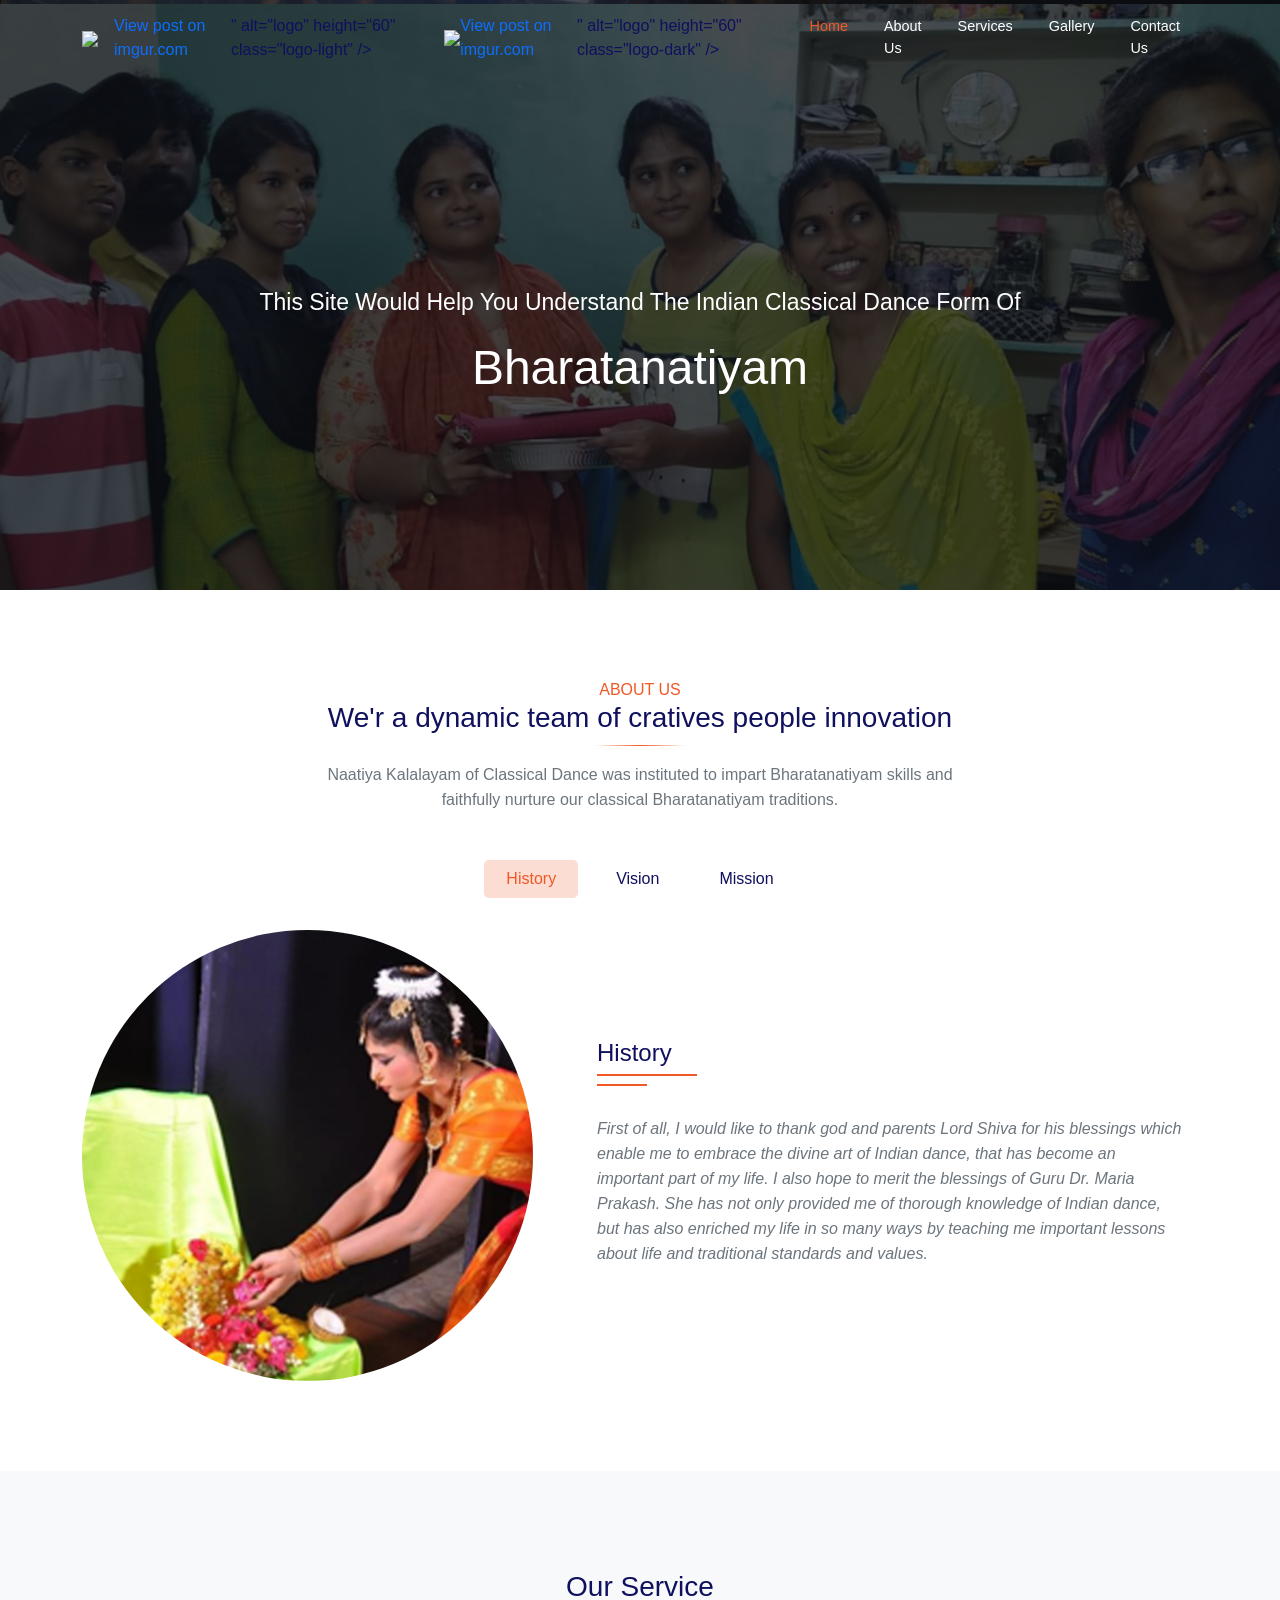
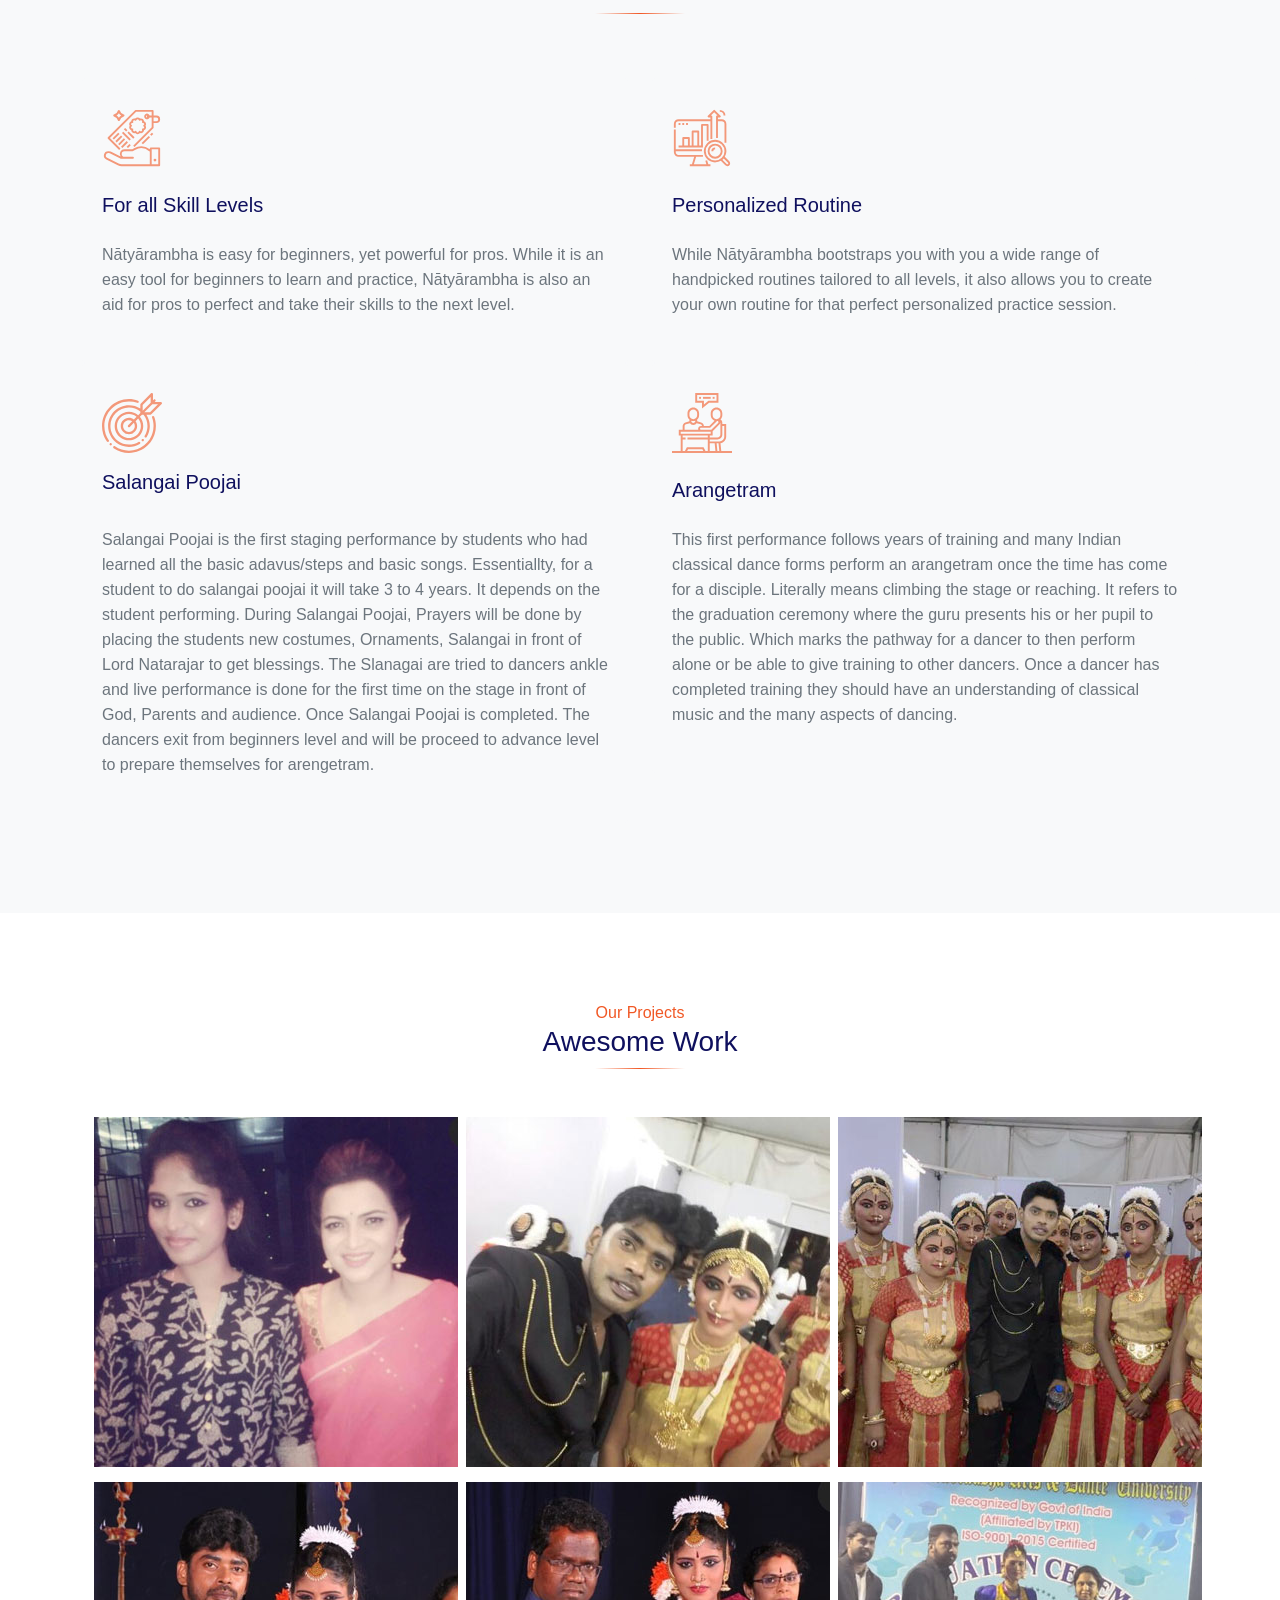
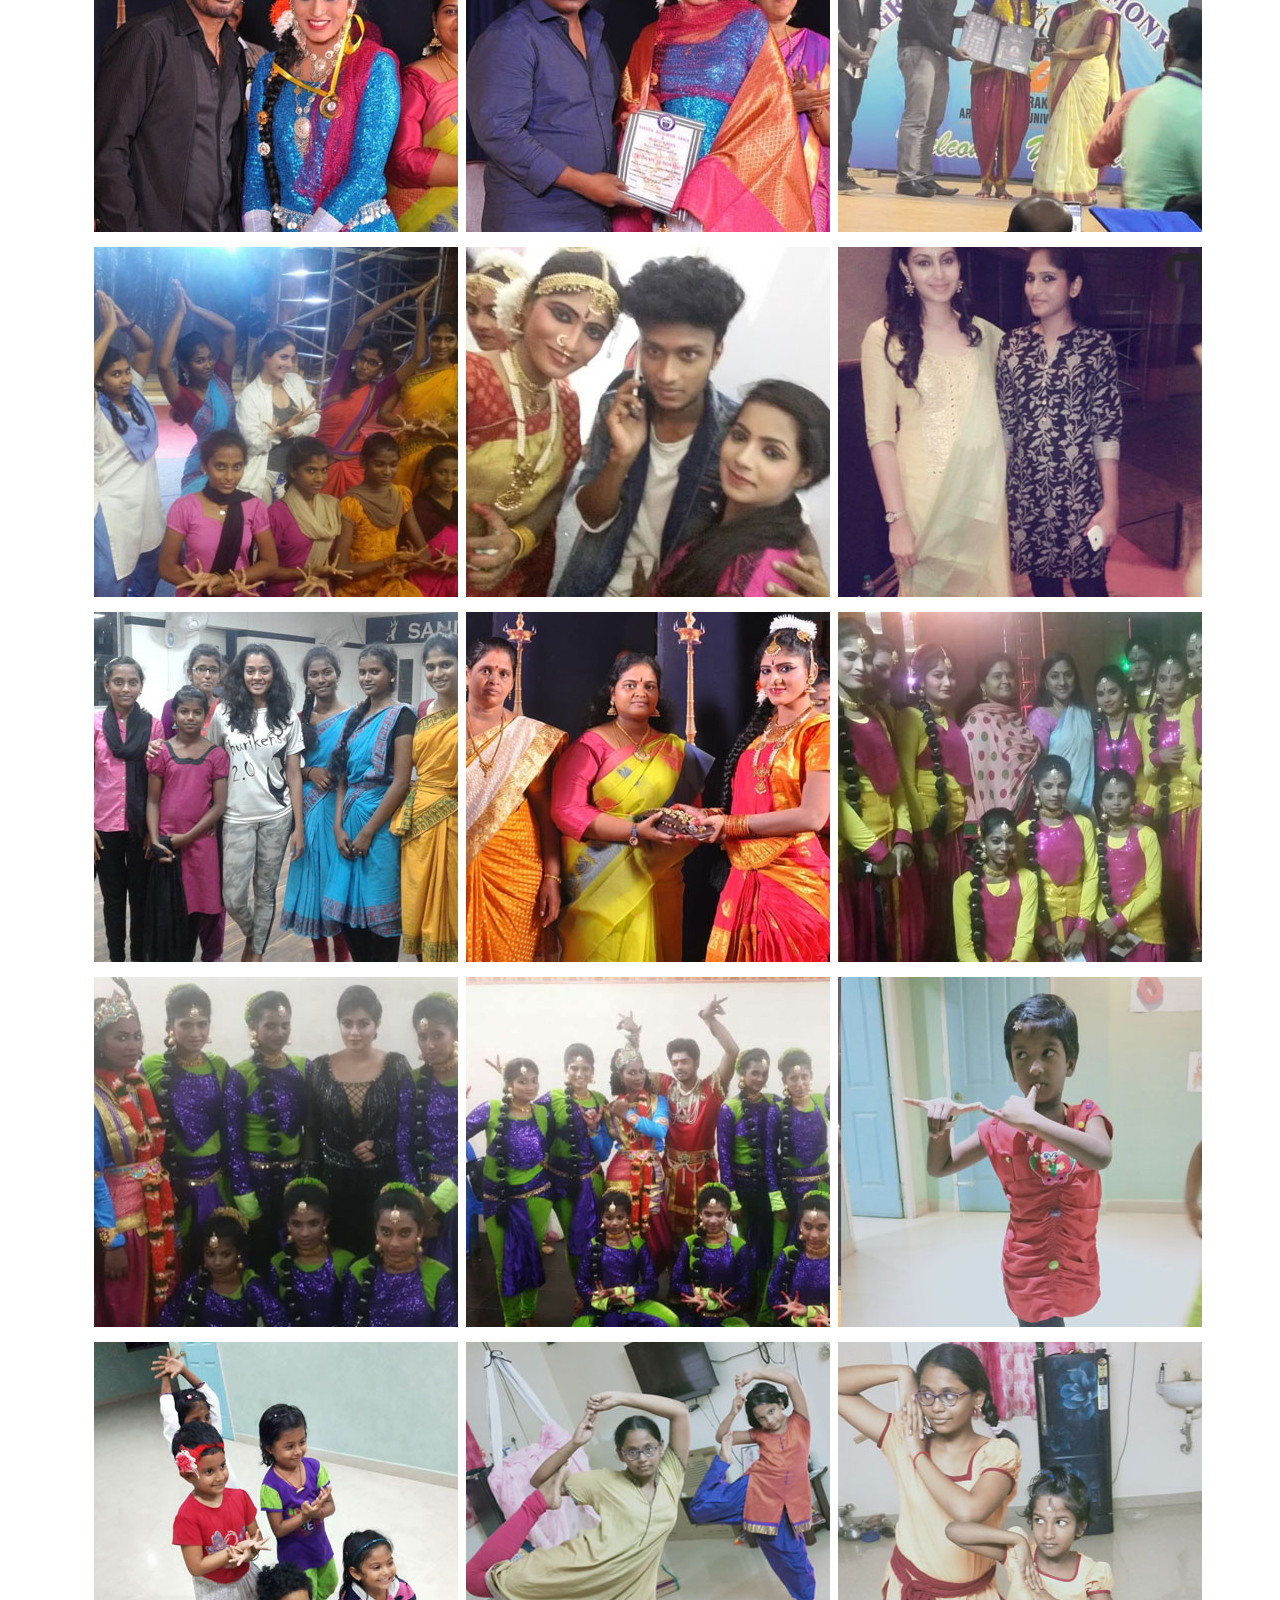
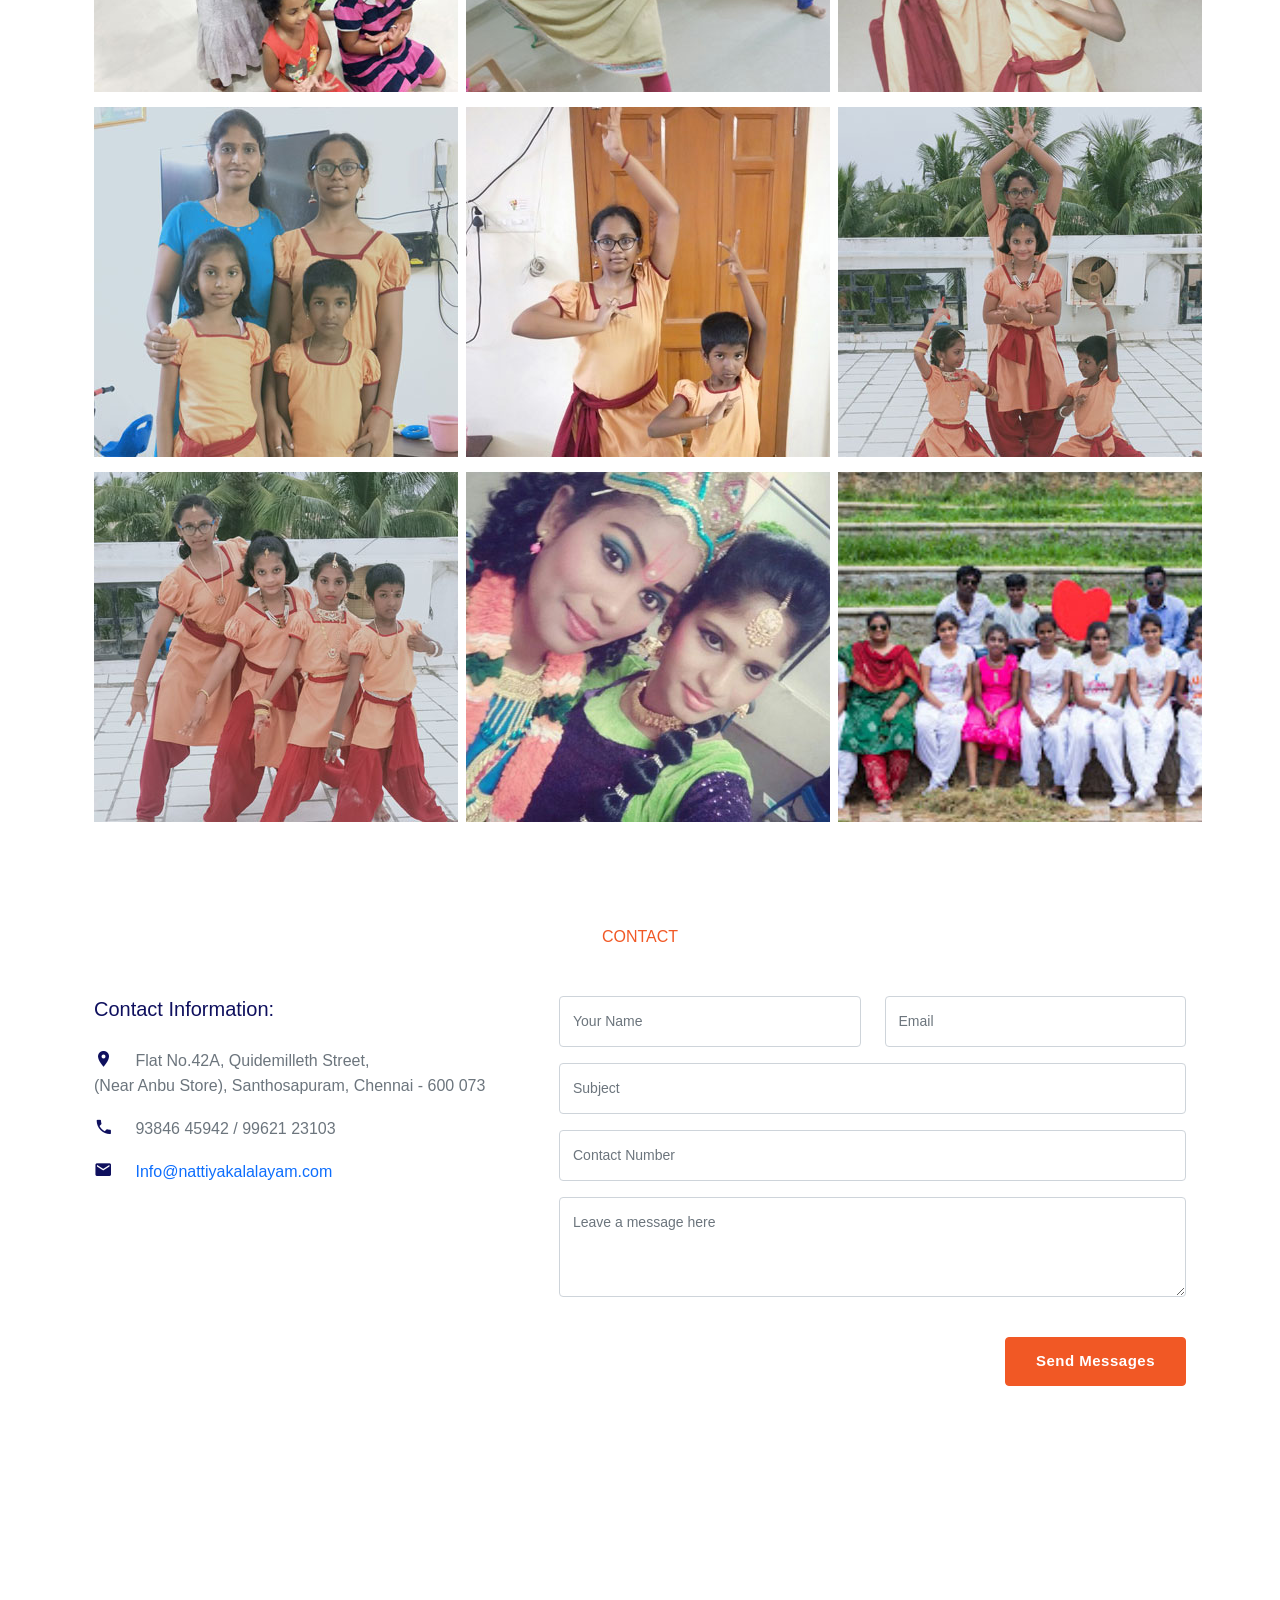
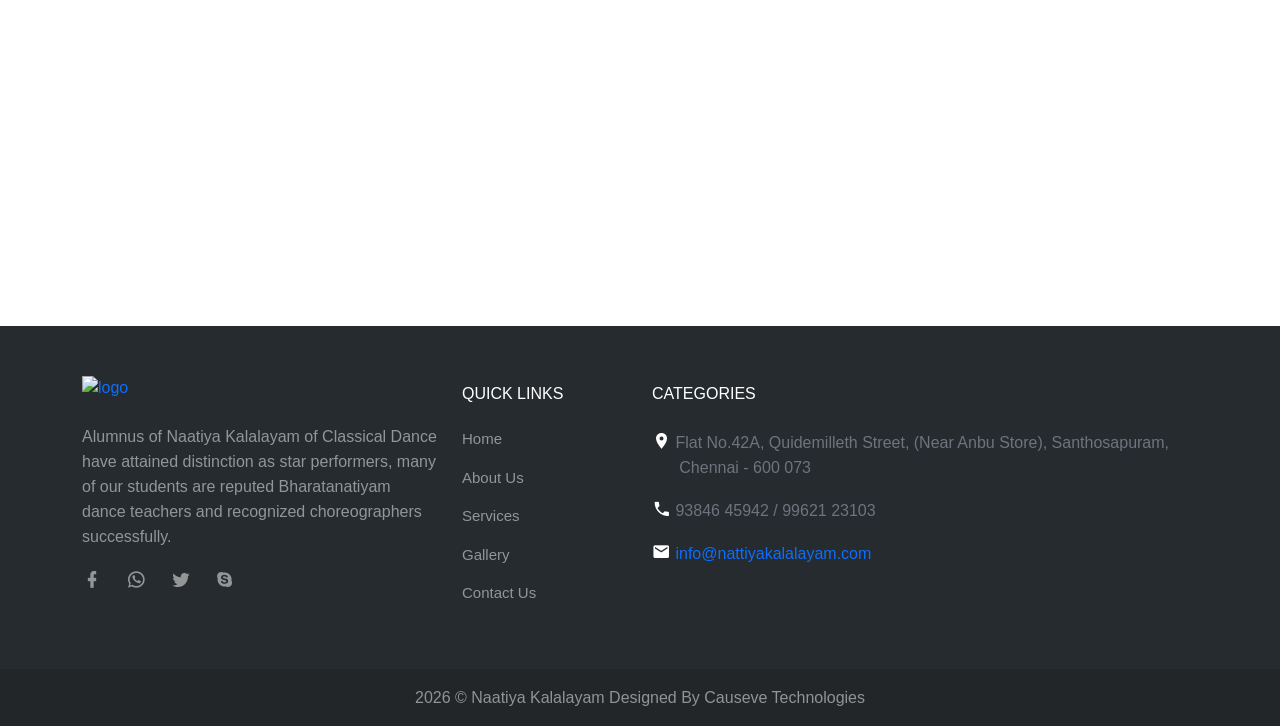
==== index.html @ 1c747554 "Update index.html" ====
<!DOCTYPE html>
<html lang="en">


<!-- Mirrored from www.nattiyakalalayam.com/ by HTTrack Website Copier/3.x [XR&CO'2014], Tue, 26 Dec 2023 18:35:20 GMT -->
<!-- Added by HTTrack -->
<meta http-equiv="content-type" content="text/html;charset=UTF-8" /><!-- /Added by HTTrack -->

<head>
    <meta charset="utf-8" />
    <title>Elango vin Naatiya Kalalayam</title>
    <meta name="viewport" content="width=device-width, initial-scale=1.0" />
    <meta name="description" content="Bharatha Naatiyam" />
    <meta name="keywords" content="dance for kids" />
    <meta content="Themesdesign" name="author" />


    <!-- favicon -->
    <link rel="shortcut icon" href="images/favicon.ico" />

    <!--tobii lightbox-->
    <link rel="stylesheet" href="css/tobii.min.css" type="text/css" />

    <!--tiny slider-->
    <link rel="stylesheet" href="css/tiny-slider.css" type="text/css" />

    <!-- bootstrap -->
    <link href="css/bootstrap.min.css" rel="stylesheet" type="text/css" />

    <!--font awesome icon-->
    <link rel="stylesheet" href="css/font-awesome.min.css" type="text/css" />

    <!-- material Icons -->
    <link href="css/materialdesignicons.min.css" rel="stylesheet" type="text/css" />

    <!--custom css-->
    <link href="css/style.css" rel="stylesheet" type="text/css" />
</head>

<body data-bs-spy="scroll" data-bs-target="#navbar-navlist" data-bs-offset="71">
    <!--start page Loader -->

    <!--end page Loader -->


    <!-- STRAT NAVBAR -->
    <nav id="navbar" class="navbar navbar-expand-lg fixed-top sticky">
        <div class="container">
            <a class="navbar-brand" href="#">
                <img src="<blockquote class="imgur-embed-pub" lang="en" data-id="IfbtvyX"><a href="https://imgur.com/IfbtvyX">View post on imgur.com</a></blockquote><script async src="//s.imgur.com/min/embed.js" charset="utf-8"></script>" alt="logo" height="60" class="logo-light" />
                <img src="<blockquote class="imgur-embed-pub" lang="en" data-id="IfbtvyX"><a href="https://imgur.com/IfbtvyX">View post on imgur.com</a></blockquote><script async src="//s.imgur.com/min/embed.js" charset="utf-8"></script>" alt="logo" height="60" class="logo-dark" />
            </a>
            <button class="navbar-toggler" type="button" data-bs-toggle="collapse" data-bs-target="#navbarCollapse"
                aria-controls="navbarCollapse" aria-expanded="false" aria-label="Toggle navigation">
                <span class="mdi mdi-menu"></span>
            </button>
            <!--end button-->
            <div class="collapse navbar-collapse" id="navbarCollapse">
                <ul id="navbar-navlist" class="navbar-nav ms-auto">
                    <li class="nav-item">
                        <a class="nav-link active" href="#home">Home</a>
                    </li>
                    <li class="nav-item">
                        <a class="nav-link" href="#about">About Us</a>
                    </li>
                    <li class="nav-item">
                        <a class="nav-link" href="#feature">Services</a>
                    </li>
                    <!--  <li class="nav-item">
                        <a class="nav-link" href="#client">Admission</a>
                    </li> -->
                    <li class="nav-item">
                        <a class="nav-link" href="#portfolio">Gallery</a>
                    </li>
                    <li class="nav-item">
                        <a class="nav-link" href="#contact">Contact Us</a>
                    </li>
                </ul>
                <!--end navbar nav-->
                <!-- <div class="login-btn ms-lg-4 mt-2 mt-lg-0">
                    <button type="button" class="btn btn-primary rounded-pill btn-sm" data-bs-toggle="modal"
                        data-bs-target="#login">
                        login
                    </button>
                </div> -->
            </div>
            <!--end collapse-->
        </div>
        <!--end container-->
    </nav>
    <!-- END NAVBAR -->

    <!--START Hero-->
    <section class="bg-hero3" id="home" style="background-image: url('images/bg-home/home3.jpg');">
        <div class="bg-overlay"></div>
        <div class="container">
            <div class="row justify-content-center">
                <div class="col-lg-10">
                    <div class="hero-contact text-center text-white">
                        <p class="hero-sub text-capitalize f-24">This Site would help you understand the Indian
                            classical dance form of</p>
                        <h1 class="hero-heading display-5 text-capitalize mt-4 font-weight-500">Bharatanatiyam</h1>
                        <!--  <p class="text-white-50 mt-4 mx-5"> . 
                           
                        </p> -->
                        <!--  <div class="d-lg-flex mt-4 pt-3 justify-content-center">
                            <a href="#" class="btn btn-primary rounded-pill mt-3 mt-lg-0">Discover More</a>
                            <div class="d-flex align-items-center justify-content-center live-demo ms-3 ms-lg-0 mt-3 mt-lg-0">
                                <div class="play me-3">
                                    <a href="#introvideo" data-bs-toggle="modal">
                                        <i class="mdi mdi-play text-white"></i>
                                    </a>
                                </div>
                                <h5 class="text-white mb-0">Live Demo</h5>
                            </div>
                        </div> -->
                    </div>
                    <!--end homt-title-->
                </div>
            </div>
            <!--end row-->
        </div>
        <!--end container-->
    </section>
    <!--END HOME-->

    <!--START ABOUT US-->
    <section class="section" id="about">
        <div class="container">
            <div class="row justify-content-center">
                <div class="col-lg-8">
                    <div class="about-title text-center mb-5">
                        <h6 class="text-primary text-uppercase mb-0">About Us</h6>
                        <h3 class="title-heading">We'r a dynamic team of cratives people innovation</h3>
                        <div class="title-border"></div>
                        <p class="text-muted pt-3 mx-md-5"> Naatiya Kalalayam of Classical Dance was instituted to
                            impart Bharatanatiyam skills and faithfully nurture our classical Bharatanatiyam traditions.




                        </p>
                    </div>
                    <!--end about-title-->
                </div>
                <!--end col-->
            </div>
            <!--end row-->
            <div class="row">
                <div class="col-lg-12">
                    <div class="d-flex justify-content-center mb-4 pb-2">
                        <ul class="nav nav-pills about-tab" id="aboutus" role="tablist">
                            <li class="nav-item" role="presentation">
                                <button class="nav-link rounded-3 active" id="history-tab" data-bs-toggle="pill"
                                    data-bs-target="#history" type="button" role="tab" aria-controls="history"
                                    aria-selected="true">History</button>
                                <!--end nav-link-->
                            </li>
                            <!--end nav-item-->
                            <li class="nav-item mx-3" role="presentation">
                                <button class="nav-link rounded-3" id="vision-tab" data-bs-toggle="pill"
                                    data-bs-target="#vision" type="button" role="tab" aria-controls="vision"
                                    aria-selected="false">Vision</button>
                                <!--end nav-link-->
                            </li>
                            <!--end nav-item-->
                            <li class="nav-item" role="presentation">
                                <button class="nav-link rounded-3" id="mission-tab" data-bs-toggle="pill"
                                    data-bs-target="#mission" type="button" role="tab" aria-controls="mission"
                                    aria-selected="false">Mission</button>
                                <!--end nav-link-->
                            </li>
                            <!--end nav-item-->
                        </ul>
                        <!--nav-->
                    </div>
                    <div class="tab-content about-content" id="tabContent">
                        <div class="tab-pane fade show active" id="history" role="tabpanel"
                            aria-labelledby="history-tab">
                            <div class="row align-items-center">
                                <div class="col-md-5">
                                    <div class="history-img text-lg-end text-center mb-4 mb-lg-0">
                                        <img src="images/history.jpg" alt="history" class="img-fluid rounded-circle" />
                                    </div>
                                </div>
                                <!--end col-->
                                <div class="col-md-7">
                                    <div class="card border-0 p-3 ms-lg-4">
                                        <h4 class="about-title">History</h4>
                                        <p class="mt-4 pt-3 text-muted mb-2"><em>First of all, I would like to thank god
                                                and parents Lord Shiva for his blessings which enable me to embrace the
                                                divine art of Indian dance, that has become an important part of my
                                                life. I also hope to merit the blessings of Guru Dr. Maria Prakash. She
                                                has not only provided me of thorough knowledge of Indian dance, but has
                                                also enriched my life in so many ways by teaching me important lessons
                                                about life and traditional standards and values.
                                            </em></p>
                                        <!-- <p class="text-muted">
                                           Our dance school trains students of various age groups through an established program with multiple levels of training and skill level. The school regularly presents “Nrithya Sandhya” (evening of dance), a stage performance by students.
                                        </p> -->
                                        <!-- <div class="d-flex">
                                            <div class="about-social">
                                                <a href="#" class="text-primary">
                                                    <i class="mdi mdi-facebook"></i>
                                                </a>
                                            </div>
                                            <div class="about-social mx-2">
                                                <a href="#" class="text-primary"><i class="mdi mdi-google"></i> </a>
                                            </div>
                                            <div class="about-social">
                                                <a href="#" class="text-primary"><i class="mdi mdi-instagram"></i> </a>
                                            </div>
                                        </div> -->
                                        <!-- <div class="mt-3">
                                            <a href="#" class="text-primary">Learn More <span
                                                    class="f-20">&#8594;</span></a>
                                        </div> -->
                                    </div>
                                    <!--end card-->
                                </div>
                                <!--end col-->
                            </div>
                            <!--end row-->
                        </div>
                        <div class="tab-pane fade" id="vision" role="tabpanel" aria-labelledby="vision-tab">
                            <div class="row align-items-center">
                                <div class="col-md-7">
                                    <div class="card border-0 p-3 me-lg-4">
                                        <h4 class="about-title">Vision</h4>
                                        <p class="mt-4 pt-3 text-muted mb-2"><em><!-- Lorem Ipsum has been the industry's
                                                standard dummy text ever make a type since the 1500s. --></em></p>
                                        <p class="text-muted">
                                            We envision Dance with Joy Studios to provide support for the community with
                                            uplifting activities, Opportunities for joyful present moment engagement,
                                            Providing excellence in educational, cultural and recreational experiences.
                                            We will provide opportunities for connecting with art, nature, music, dance
                                            and other positive activities, while celebrating creativity and diversity in
                                            a supportive joyful community.
                                        </p>
                                        <!--  <a href="#" class="text-primary">Learn More <span
                                                class="f-20">&#8594;</span></a> -->
                                    </div>
                                    <!--end card-->
                                </div>
                                <!--end col-->
                                <div class="col-md-5">
                                    <div class="vision-img text-lg-end text-center mb-4 mb-lg-0">
                                        <img src="images/vision.png" alt="vision" class="img-fluid rounded-circle" />
                                    </div>
                                </div>
                                <!--end col-->
                            </div>
                            <!--end row-->
                        </div>
                        <!--end vision-tab-->
                        <div class="tab-pane fade mission-tab" id="mission" role="tabpanel"
                            aria-labelledby="mission-tab">
                            <div class="row align-items-center">
                                <div class="col-md-5">
                                    <div class="mission-img text-lg-end text-center mb-4 mb-lg-0">
                                        <img src="images/mission.jpg" alt="mission" class="img-fluid rounded-circle" />
                                    </div>
                                </div>
                                <!--end col-->
                                <div class="col-md-7">
                                    <div class="card border-0 p-3 ms-lg-4">
                                        <h4 class="mb-4 pb-2 about-title">Our Mission</h4>
                                        <div class="mission-box mt-3">
                                            <div class="d-flex align-items-center">
                                                <i class="mdi mdi-eye mission-icon" aria-hidden="true"></i>
                                                <div class="ms-3">
                                                    <!--<h5 class="mb-0">Vision</h5>-->
                                                    <p class="text-muted mb-0">Our mission is to nstill a great love of
                                                        dance, While inspiring self-confidence, discipline and respect
                                                        of the performing arts. We provide a solid technical foundation
                                                        for the developing dancer. We advocate the study of classical
                                                        Ballet as a foundation to instill an awareness of poise,
                                                        alignment and technique. Our goal is to give each individual
                                                        dancer the tools they need to take dance as far as they dream to
                                                        take it. We believe if you can dream it you can achieve it! Our
                                                        instructors are skilled at identifying the specific needs of
                                                        each student. We beleive in an enriching education and we
                                                        recognize that every student has something to offer the arts and
                                                        the arts has something to every student.</p>
                                                </div>
                                            </div>
                                        </div>
                                        <!--end mission-box-->
                                        <!-- <div class="mission-box ms-lg-4">
                                            <div class="d-flex align-items-center">
                                                <div class="mission-icon">
                                                    <i class="mdi mdi-rocket" aria-hidden="true"></i>
                                                </div>
                                                <div class="ms-3">
                                                    <h5 class="mb-0">Mission</h5>
                                                    <p class="text-muted mb-0">Lorem Ipsum is text printing and
                                                        typesetting.</p>
                                                </div>
                                            </div>
                                        </div> -->
                                        <!--end mission-box-->
                                        <!--  <div class="mission-box">
                                            <div class="d-flex align-items-center">
                                                <div class="mission-icon">
                                                    <i class="mdi mdi-bullseye" aria-hidden="true"></i>
                                                </div>
                                                <div class="ms-3">
                                                    <h5 class="mb-0">Goal</h5>
                                                    <p class="text-muted mb-0">Lorem Ipsum is text printing and
                                                        typesetting.</p>
                                                </div>
                                            </div>
                                        </div> -->
                                        <!--end mission-box-->
                                    </div>
                                    <!--end card-->
                                </div>
                                <!--end col-->
                            </div>
                            <!--end row-->
                        </div>
                        <!--end mission-tab-->
                    </div>
                </div>
                <!--end col-->
            </div>
            <!--end row-->
        </div>
        <!--end container-->
    </section>
    <!--END ABOUT US-->

    <!--START FEATURES-->
    <section class="section bg-light" id="feature">
        <div class="container">
            <div class="row justify-content-center">
                <div class="col-lg-7">
                    <div class="text-center mb-5 pb-3">
                        <!--  <h6 class="text-uppercase text-primary mb-0">Our Service</h6> -->
                        <h3 class="mt-2 title-heading">Our Service</h3>
                        <div class="title-border"></div>
                        <!-- <p class="text-muted mt-3 mx-md-5">Lorem Ipsum is simply dummy text of the printing and
                            typesetting industry. Lorem Ipsum has been the industry's standard.</p> -->
                    </div>
                </div>
                <!--end col-->
            </div>
            <!--end row-->
            <div class="row">
                <div class="col-lg-6 col-md-6">
                    <div class="card feature-box border-0 overflow-hidden mt-3 mt-lg-0">
                        <div class="feature-icon">
                            <img src="images/features/branding.svg" alt="branding" height="60" />
                        </div>
                        <div class="bg-feature-icon position-absolute">
                            <img src="images/features/branding.svg" alt="branding" height="130" />
                        </div>
                        <h5 class="mt-4">For all Skill Levels</h5>
                        <p class="mt-3 text-muted">Nātyārambha is easy for beginners, yet powerful for pros. While it is
                            an easy tool for beginners to learn and practice, Nātyārambha is also an aid for pros to
                            perfect and take their skills to the next level.</p>
                    </div>
                    <!--end feature-box-->
                </div>
                <!--end col-->
                <div class="col-lg-6 col-md-6">
                    <div class="card feature-box border-0 overflow-hidden mt-3 mt-lg-0">
                        <div class="feature-icon">
                            <img src="images/features/growth.svg" alt="growth" height="60" />
                        </div>
                        <div class="bg-feature-icon position-absolute">
                            <img src="images/features/growth.svg" alt="growth" height="130" />
                        </div>
                        <h5 class="mt-4">Personalized Routine</h5>
                        <p class="mt-3 text-muted">While Nātyārambha bootstraps you with you a wide range of handpicked
                            routines tailored to all levels, it also allows you to create your own routine for that
                            perfect personalized practice session.</p>
                    </div>
                    <!--end feature-box-->
                </div>
                <!--end col-->
                <div class="col-lg-6 col-md-6">
                    <div class="card feature-box border-0 overflow-hidden mt-3 mt-lg-0">
                        <div class="feature-icon">
                            <img src="images/features/strategy.svg" alt="strategy" height="60" />
                        </div>
                        <div class="bg-feature-icon position-absolute">
                            <img src="images/features/strategy.svg" alt="strategy" height="130" />
                        </div>
                        <h5 class="mt-3">Salangai Poojai</h5>
                        <p class="mt-4 text-muted">Salangai Poojai is the first staging performance by students who had
                            learned all the basic adavus/steps and basic songs. Essentiallty, for a student to do
                            salangai poojai it will take 3 to 4 years. It depends on the student performing. During
                            Salangai Poojai, Prayers will be done by placing the students new costumes, Ornaments,
                            Salangai in front of Lord Natarajar to get blessings. The Slanagai are tried to dancers
                            ankle and live performance is done for the first time on the stage in front of God, Parents
                            and audience. Once Salangai Poojai is completed. The dancers exit from beginners level and
                            will be proceed to advance level to prepare themselves for arengetram.</p>
                    </div>
                    <!--end feature-box-->
                </div>
                <!--end col-->
                <div class="col-lg-6 col-md-6">
                    <div class="card feature-box border-0 overflow-hidden mt-3 mt-lg-0">
                        <div class="feature-icon">
                            <img src="images/features/consultation.svg" alt="consultation" height="60" />
                        </div>
                        <div class="bg-feature-icon position-absolute">
                            <img src="images/features/consultation.svg" alt="consultation" height="130" />
                        </div>
                        <h5 class="mt-4">Arangetram</h5>
                        <p class="mt-3 text-muted">This first performance follows years of training and many Indian
                            classical dance forms perform an arangetram once the time has come for a disciple. Literally
                            means climbing the stage or reaching. It refers to the graduation ceremony where the guru
                            presents his or her pupil to the public. Which marks the pathway for a dancer to then
                            perform alone or be able to give training to other dancers. Once a dancer has completed
                            training they should have an understanding of classical music and the many aspects of
                            dancing.</p>
                    </div>
                    <!--end feature-box-->
                </div>
                <!--end col-->

                <!--end col-->

                <!--end col-->
            </div>
            <!--end row-->
        </div>
        <!--end container-->
    </section>
    <!--END FEATURES-->

    <!--START PROJECTS-->
    <section class="section pb-0" id="portfolio">
        <div class="container">
            <div class="row justify-content-center">
                <div class="col-lg-7">
                    <div class="text-center mb-5">
                        <h6 class="text-primary mb-0">Our Projects</h6>
                        <h3 class="title-heading">Awesome Work</h3>
                        <div class="title-border"></div>
                        <!-- <p class="text-muted mt-3 mx-md-5">Lorem Ipsum is simply dummy text of the printing and
                            typesetting industry. Lorem Ipsum has been the industry's standard.</p>
                    </div> -->
                    </div>
                    <!--end col-->
                    <!-- <div class="col-lg-7">
                    <div class="filters-group-wrap">
                        <div class="filters-group">
                            <ul class="nav filter-options list-unstyled list-inline justify-content-center">
                                <li data-group="all" class="active nav-link list-inline-item" style="cursor: pointer;">
                                    Show All</li>
                                <li data-group="branding" class="nav-link list-inline-item" style="cursor: pointer;">
                                    Branding</li>
                                <li data-group="marketing" class="nav-link list-inline-item" style="cursor: pointer;">
                                    Marketing</li>
                                <li data-group="consulting" class="nav-link list-inline-item" style="cursor: pointer;">
                                    Consulting</li>
                            </ul>
                           
                        </div>
                    </div>
                </div> -->
                    <!--end col-->
                </div>
                <!--end row-->
            </div>
            <!--end container-->
            <div class="container">

                <div class="row" style="margin-bottom: 15px;">

                    <div class="col-md-4 col-xs-12" style="float:left;">
                        <img src="images/gal-1.jpg">
                    </div>
                    <div class="col-md-4 col-xs-12" style="float:left;">
                        <img src="images/gal-2.jpg">
                    </div>
                    <div class="col-md-4 col-xs-12" style="float:left;">
                        <img src="images/gal-6.jpg">
                    </div>

                </div>
                <div class="row" style="margin-bottom: 15px;">

                    <div class="col-md-4 col-xs-12" style="float:left;">
                        <img src="images/gal-7.jpg">
                    </div>
                    <div class="col-md-4 col-xs-12" style="float:left;">
                        <img src="images/gal-8.jpg">
                    </div>
                    <div class="col-md-4 col-xs-12" style="float:left;">
                        <img src="images/gal-14.jpg">
                    </div>

                </div>
                <div class="row" style="margin-bottom: 15px;">

                    <div class="col-md-4 col-xs-12" style="float:left;">
                        <img src="images/gal-4.jpg">
                    </div>
                    <div class="col-md-4 col-xs-12" style="float:left;">
                        <img src="images/gal-5.jpg">
                    </div>
                    <div class="col-md-4 col-xs-12" style="float:left;">
                        <img src="images/gal-9.jpg">
                    </div>

                </div>
                <div class="row" style="margin-bottom: 15px;">

                    <div class="col-md-4 col-xs-12" style="float:left;">
                        <img src="images/gal-11.jpg">
                    </div>
                    <div class="col-md-4 col-xs-12" style="float:left;">
                        <img src="images/gal-10.jpg">
                    </div>
                    <div class="col-md-4 col-xs-12" style="float:left;">
                        <img src="images/gal-13.jpg">
                    </div>

                </div>
                <div class="row" style="margin-bottom: 15px;">

                    <div class="col-md-4 col-xs-12" style="float:left;">
                        <img src="images/gal-12.jpg">
                    </div>
                    <div class="col-md-4 col-xs-12" style="float:left;">
                        <img src="images/gal-23.jpg">
                    </div>
                    <div class="col-md-4 col-xs-12" style="float:left;">
                        <img src="images/gal-15.jpg">
                    </div>

                </div>
                <div class="row" style="margin-bottom: 15px;">

                    <div class="col-md-4 col-xs-12" style="float:left;">
                        <img src="images/gal-16.jpg">
                    </div>
                    <div class="col-md-4 col-xs-12" style="float:left;">
                        <img src="images/gal-17.jpg">
                    </div>
                    <div class="col-md-4 col-xs-12" style="float:left;">
                        <img src="images/gal-18.jpg">
                    </div>

                </div>
                <div class="row" style="margin-bottom: 15px;">

                    <div class="col-md-4 col-xs-12" style="float:left;">
                        <img src="images/gal-19.jpg">
                    </div>
                    <div class="col-md-4 col-xs-12" style="float:left;">
                        <img src="images/gal-20.jpg">
                    </div>
                    <div class="col-md-4 col-xs-12" style="float:left;">
                        <img src="images/gal-21.jpg">
                    </div>

                </div>
                <div class="row" style="margin-bottom: 15px;">

                    <div class="col-md-4 col-xs-12" style="float:left;">
                        <img src="images/gal-22.jpg">
                    </div>
                    <div class="col-md-4 col-xs-12" style="float:left;">
                        <img src="images/gal-3.jpg">
                    </div>
                    <div class="col-md-4 col-xs-12" style="float:left;">
                        <img src="images/gal-24.jpg">
                    </div>

                </div>


            </div>
        </div>
    </section>


    <!--START CONTACT-->
    <section class="section" id="contact">
        <div class="container">
            <div class="row justify-content-center">
                <div class="col-lg-7">
                    <div class="text-center mb-5">
                        <h6 class="text-primary text-uppercase mb-0">Contact</h6>
                        <!-- <h3 class="text-capitalize">Let's talk about everything!</h3>
                        <div class="title-border"></div>
                        <p class="text-muted mt-3 mx-md-5">Lorem Ipsum is simply dummy text of the printing and
                            typesetting industry. Lorem Ipsum has been the industry's standard.</p>
                    </div> -->
                    </div>
                </div>
                <div class="row">
                    <div class="col-lg-5">
                        <div class="contact">
                            <div class="text-center text-lg-start">
                                <h5 class="title-heading">Contact Information:</h5>
                                <!-- <p class="text-muted mt-4">It is a long established fact that a reader will be distracted by
                                the readable content of a page when looking at its layout.</p> -->
                                <div class="contact-details mt-4 text-start">
                                    <div class="row row-cols-lg-1 row-cols-md-2 row-cols-1">
                                        <div class="col">
                                            <p class="text-muted">
                                                <span class="text-dark f-19"><i class="mdi mdi-map-marker"></i></span>
                                                Flat No.42A, Quidemilleth Street, <br />(Near Anbu Store),
                                                Santhosapuram, Chennai - 600 073
                                            </p>
                                        </div>
                                        <div class="col">
                                            <p class="text-muted">
                                                <span class="text-dark f-19"><i class="mdi mdi-phone"></i></span> 93846
                                                45942 / 99621 23103
                                            </p>
                                        </div>
                                        <div class="col">
                                            <p class="text-muted">
                                                <a href="mailto:info@nattiyakalalayam.com"><span
                                                        class="text-dark f-19"><i class="mdi mdi-email"></i></span>
                                                    Info@nattiyakalalayam.com</a>
                                            </p>
                                        </div>
                                        <!--  <div class="col">
                                        <p class="text-muted">
                                            <span class="text-dark f-19"><i class="mdi mdi-fax"></i></span> +21 123
                                            56789
                                        </p>
                                    </div> -->
                                    </div>
                                </div>
                            </div>
                        </div>
                        <!--end contact-->
                    </div>
                    <!--edn col-->
                    <div class="col-lg-7">
                        <span id="error-msg"></span>
                        <form method="post" name="myForm" onsubmit="return validateForm()" class="form mt-4 mt-lg-0">
                            <div class="row">
                                <div class="col-md-6">
                                    <div class="mb-3">
                                        <input type="text" name="name" class="form-control" placeholder="Your Name" />
                                    </div>
                                </div>
                                <!--end col-->
                                <div class="col-md-6">
                                    <div class="mb-3">
                                        <input type="email" name="email" class="form-control" placeholder="Email" />
                                    </div>
                                </div>
                                <!--end col-->
                                <div class="col-lg-12 col-md-6">
                                    <div class="mb-3">
                                        <input type="text" name="subject" class="form-control" placeholder="Subject" />
                                    </div>
                                </div>
                                <!--end col-->
                                <div class="col-lg-12 col-md-6">
                                    <div class="mb-3">
                                        <input type="tel" name="contact" class="form-control"
                                            placeholder="Contact Number" />
                                    </div>
                                </div>
                                <!--end col-->
                                <div class="col-lg-12">
                                    <div class="mb-4 pb-3">
                                        <textarea class="form-control" name="message" placeholder="Leave a message here"
                                            style="height: 100px;"></textarea>
                                    </div>
                                </div>
                                <!--end col-->
                            </div>
                            <!--end row-->
                            <button type="submit" id="submit" name="sub-new" value="Send Message"
                                class="btn btn-primary float-end">Send Messages</button>
                        </form>
                        <!--end form-->
                    </div>
                    <!--end col-->
                </div>
                <!--end row-->
            </div>
            <!--end container-->
    </section>
    <!--END CONTACT-->

    <!--START MAP-->
    <section class="map">
        <iframe
            src="https://www.google.com/maps/embed?pb=!1m18!1m12!1m3!1d3888.866143664577!2d80.17218701473539!3d12.916323619583714!2m3!1f0!2f0!3f0!3m2!1i1024!2i768!4f13.1!3m3!1m2!1s0x3a525ebd1d64a973%3A0x51d53e20755034b2!2sAnbu%20store!5e0!3m2!1sen!2sin!4v1645141349705!5m2!1sen!2sin"
            width="100%" height="450" style="border:0;" allowfullscreen="" loading="lazy"></iframe>
    </section>
    <!--END MAP-->

    <!--START FOOTER-->
    <section class="bg-footer text-white">
        <div class="container">
            <div class="row">
                <div class="col-lg-4 col-md-6 col-12">
                    <div class="footer-info text-center text-md-start">
                        <a href="#">
                            <img src="images/logo.png" alt="logo" height="45">
                        </a>
                        <p class="text-white-50 mt-4">Alumnus of Naatiya Kalalayam of Classical Dance have attained
                            distinction as star performers, many of our students are reputed Bharatanatiyam dance
                            teachers and recognized choreographers successfully. </p>
                        <ul class="footer-social list-inline list-unstyled mt-3 justify-content-start">
                            <li class="social-link ms-0 list-inline-item">
                                <a href="#">
                                    <i class="mdi mdi-facebook"></i>
                                </a>
                            </li>
                            <!--end social-link-->
                            <li class="social-link list-inline-item">
                                <a href="#">
                                    <i class="mdi mdi-whatsapp"></i>
                                </a>
                            </li>
                            <!--end social-link-->
                            <li class="social-link list-inline-item">
                                <a href="#">
                                    <i class="mdi mdi-twitter"></i>
                                </a>
                            </li>
                            <!--end social-link-->
                            <li class="social-link list-inline-item">
                                <a href="#">
                                    <i class="mdi mdi-skype"></i>
                                </a>
                            </li>
                            <!--end social-link-->
                        </ul>
                        <!--end footer-social-->
                    </div>
                    <!--end footer-info-->
                </div>
                <!--end col-->
                <div class="col-lg-2 col-6">
                    <div class="footer-nav mt-4 mt-lg-2">
                        <h6 class="text-uppercase">Quick Links</h6>
                        <ul class="list-unstyled mt-3 f-15">
                            <li class="footer-item">
                                <a href="#home" class="footer-link">Home</a>
                            </li>
                            <li class="footer-item">
                                <a href="#about" class="footer-link">About us</a>
                            </li>
                            <li class="footer-item">
                                <a href="#feature" class="footer-link">Services</a>
                            </li>
                            <li class="footer-item">
                                <a href="#portfolio" class="footer-link">Gallery</a>
                            </li>
                            <li class="footer-item">
                                <a href="#contact" class="footer-link pb-0">Contact us</a>
                            </li>
                        </ul>
                    </div>
                    <!--end footer-nav-->
                </div>
                <!--end col-->
                <div class="col-lg-6 col-12">
                    <div class="footer-nav mt-4 mt-lg-2">
                        <h6 class="text-uppercase">Categories</h6>
                        <div class="contact-details mt-4 text-start">
                            <div class="row row-cols-lg-1 row-cols-md-2 row-cols-1">
                                <div class="col">
                                    <p class="text-muted" style="color:#FFF;">
                                        <span class="text-dark f-19" style="color:#FFF;"><i class="mdi mdi-map-marker"
                                                style="color:#FFF;"></i></span> Flat No.42A, Quidemilleth Street, (Near
                                        Anbu Store), Santhosapuram, <span style="margin-left:5%;">Chennai - 600
                                            073</span>
                                    </p>
                                </div>
                                <div class="col">
                                    <p class="text-muted">
                                        <span class="text-dark f-19"><i class="mdi mdi-phone"
                                                style="color:#FFF;"></i></span> 93846 45942 / 99621 23103
                                    </p>
                                </div>
                                <div class="col">
                                    <p class="text-muted">
                                        <span class="text-dark f-19"><i class="mdi mdi-email"
                                                style="color:#FFF;"></i></span>
                                        <a href="mailto:info@nattiyakalalayam.com">info@nattiyakalalayam.com</a>
                                    </p>
                                </div>
                                <!--  <div class="col">
                                        <p class="text-muted">
                                            <span class="text-dark f-19"><i class="mdi mdi-fax"></i></span> +21 123
                                            56789
                                        </p>
                                    </div> -->
                            </div>
                        </div>
                    </div>
                    <!--end footer-nav-->
                </div>
                <!--end col-->
                <!-- <div class="col-lg-2 col-6">
                    <div class="footer-nav mt-4 mt-lg-2">
                        <h6 class="text-uppercase">Support</h6>
                        <ul class="list-unstyled mt-3">
                            <li class="footer-item"><a href="#" class="footer-link">ThemeDeveloper</a></li>
                            <li class="footer-item"><a href="#" class="footer-link">ThemeDesdigns</a></li>
                        </ul>
                    </div>
                   
                </div> -->
                <!--end col-->
            </div>
            <!--end row-->
        </div>
        <!--end container-->
    </section>
    <!--end section-->
    <div class="footer-alt py-3">
        <div class="container">
            <div class="row">
                <div class="col-lg-12">
                    <div class="text-center">
                        <p class="text-white-50 mb-0">
                            <script>document.write(new Date().getFullYear())</script> &copy; Naatiya Kalalayam Designed
                            By

                            <a class="text-white-50" href="#">Causeve Technologies</a>
                        </p>
                    </div>
                </div>
                <!--end col-->
            </div>
            <!--end row-->
        </div>
        <!--end container-->
    </div>
    <!--end footer-alt-->
    <!--END FOOTER-->

    <!--start scroll-top-->
    <button onclick="topFunction()" id="scroll-top">
        <i class="mdi mdi-arrow-up-bold"></i>
    </button>
    <!--end scroll-top-->

    <!--start Login-Modal -->
    <div class="modal fade" id="login" tabindex="-1" aria-hidden="true">
        <div class="modal-dialog modal-dialog-centered">
            <div class="modal-content p-3">
                <div class="modal-header border-0">
                    <h5 class="modal-title mx-auto" id="login-form">Login Form</h5>
                </div>
                <!--end modal-header-->
                <form action="#" method="post">
                    <div class="modal-body py-0">
                        <div class="mb-3">
                            <label for="emailPhone" class="form-label">Email or Phone</label>
                            <input type="text" class="form-control" id="emailPhone" required />
                        </div>
                        <div class="mb-2">
                            <div>
                                <label for="loginPassword" class="form-label">Password</label>
                                <a href="#" class="text-muted float-end"><small>Forgot Password?</small></a>
                            </div>
                            <input type="password" class="form-control" id="loginPassword" required />
                        </div>
                        <div class="form-check">
                            <input type="checkbox" class="form-check-input" id="remember" />
                            <label class="form-check-label" for="remember"> Remember me</label>
                        </div>
                    </div>
                    <!--end modal-body-->
                    <div class="modal-footer border-0">
                        <button type="submit" class="btn btn-primary w-100">Login</button>
                        <div class="mx-auto mt-2">
                            <span class="text-muted">Not a Member? <a href="#" class="text-dark">Signup Now</a></span>
                        </div>
                    </div>
                    <!--end modal-footer-->
                </form>
                <!--end form-->
            </div>
        </div>
    </div>
    <!--end login-modal-->

    <!--start home-Modal -->
    <div class="modal fade" id="introvideo" tabindex="-1" aria-hidden="true">
        <div class="modal-dialog modal-dialog-centered modal-lg">
            <div class="modal-content">
                <button type="button" class="btn-close" data-bs-dismiss="modal"></button>
                <video id="VisaChipCardVideo" class="video-box w-100" controls>
                    <source src="https://www.w3schools.com/html/mov_bbb.mp4" type="video/mp4" />
                </video>
            </div>
        </div>
    </div>
    <!--end modal-->

    <!--start subscribe-Modal -->
    <div class="subscribe-modal modal fade" id="subscribe" tabindex="-1" aria-labelledby="subscribeform"
        aria-hidden="true">
        <div class="modal-dialog modal-dialog-centered">
            <div class="modal-content">
                <div class="modal-header border-0">
                    <button type="button" class="btn-close" data-bs-dismiss="modal" aria-label="Close"></button>
                </div>
                <!--end modal-header-->
                <div class="modal-body text-center pt-0">
                    <img src="images/subscribe.png" alt="subscribe" class="img-fluid" />
                    <h5 class="modal-title mt-2 mb-2" id="subscribeform">Subscribe</h5>
                    <p class="text-muted lh-base mb-4">
                        Join your hand with us for a better life <br />
                        and beautiful future.
                    </p>
                    <form method="POST">
                        <div class="input-group mb-3">
                            <input type="text" class="form-control border" id="subscribeemail"
                                placeholder="Enter your email" />
                            <button class="btn btn-group btn-primary btn-sm" type="submit"
                                id="button-addon2">Subscribe</button>
                        </div>
                    </form>
                </div>
                <!--end modal-body-->
            </div>
            <!--end modal-content-->
        </div>
        <!--end modal-dialog-->
    </div>
    <!--end subscribe-modal-->


    <!-- javascript -->
    <!--bootstrap-->
    <script src="js/bootstrap.bundle.min.js"></script>
    <!--tobii-->
    <script src="js/tobii.min.js"></script>
    <!--shuffle-->
    <script src="js/shuffle.min.js"></script>
    <!--tiny-slider-->
    <script src="js/tiny-slider.js"></script>
    <!--portfolio-->
    <script src="js/portfolio.js"></script>
    <!--client-slider-->
    <script src="js/client-slider.js"></script>
    <!--contact-form-->
    <script src="js/contact-form.js"></script>
    <!--app-->
    <script src="js/app.js"></script>
</body>



<!-- Mirrored from www.nattiyakalalayam.com/ by HTTrack Website Copier/3.x [XR&CO'2014], Tue, 26 Dec 2023 18:36:32 GMT -->

</html>
---- css/style.css ----
/* Template Name: Ovato
   File Description: Main Css file of the template
*/
/****************************************\

01.variables
02.general
03.helper
04.components
05.menu
06.home
07.about
08.feature
09.portfolio
10.process
11.team
12.client
13.subscribe
14.pricing
15.blog
16.contact
17.footer
18.loader

*****************************************/
.clearfix {
  clear: both;
  font-size: 0px;
}
@import url("https://fonts.googleapis.com/css2?family=Nunito+Sans:wght@200;300;400&amp;family=Poppins:wght@400;500;600&amp;display=swap");
body {
  font-family: "Nunito Sans", sans-serif;
  overflow-x: hidden !important;
  color: #0f105e;
}
body.modal-open {
  padding-right: 0px !important;
}
body.modal-open .navbar {
  padding-right: 0px !important;
}

h1,
h2,
h3,
h4,
h5,
h6 {
  font-family: "Poppins", sans-serif;
  font-weight: 500;
  line-height: 1.3;
}

.btn,
.btn:focus,
button,
button:focus {
  outline: none !important;
}

a {
  text-decoration: none !important;
  outline: none;
}

p {
  font-size: 16px;
  line-height: 25px;
}

html {
  scroll-padding-top: 70px;
  /* height of sticky header */
  scroll-behavior: smooth;
}

.row > * {
  position: relative;
}

.text-primary {
  color: #f15825 !important;
}

.bg-primary {
  background-color: #f15825 !important;
}

.text-success {
  color: #0fbd1b !important;
}

.bg-success {
  background-color: #0fbd1b !important;
}

.text-info {
  color: #229bee !important;
}

.bg-info {
  background-color: #229bee !important;
}

.text-warning {
  color: #e7bc2f !important;
}

.bg-warning {
  background-color: #e7bc2f !important;
}

.text-danger {
  color: #f72b2b !important;
}

.bg-danger {
  background-color: #f72b2b !important;
}

.text-light {
  color: #f8f9fa !important;
}

.bg-light {
  background-color: #f8f9fa !important;
}

.text-dark {
  color: #0f105e !important;
}

.bg-dark {
  background-color: #0f105e !important;
}

.text-white {
  color: #ffffff !important;
}

.bg-white {
  background-color: #ffffff !important;
}

.section {
  padding-top: 90px;
  padding-bottom: 90px;
  position: relative;
}

/*** ani-bg ***/
@keyframes ani-bg {
  0% {
    transform: translateY(0px);
  }
  100% {
    transform: translateY(200px);
  }
}
.box-shadow {
  box-shadow: 0px 1px 4px rgba(0, 0, 0, 0.16);
}

hr {
  border-top: 1px solid #687179;
  margin: 0;
}

.f-10 {
  font-size: 10px;
}

.f-12 {
  font-size: 12px;
}

.f-13 {
  font-size: 13px;
}

.f-14 {
  font-size: 14px;
}

.f-15 {
  font-size: 15px;
}

.f-16 {
  font-size: 16px;
}

.f-18 {
  font-size: 18px;
}

.f-19 {
  font-size: 19px;
}

.f-20 {
  font-size: 20px;
}

.f-21 {
  font-size: 21px;
}

.f-22 {
  font-size: 22px;
}

.f-23 {
  font-size: 23px;
}

.f-24 {
  font-size: 23px;
}

.font-weight-500 {
  font-weight: 500;
}

.font-weight-600 {
  font-weight: 600;
}

.form-control {
  font-size: 14px;
  color: #0f105e;
}
.form-control:focus {
  box-shadow: none;
  border-color: rgba(0, 0, 0, 0.125);
}

.bg-overlay {
  content: "";
  position: absolute;
  top: 0;
  left: 0;
  width: 100%;
  height: 100%;
  background: rgba(13, 15, 21, 0.75);
}

.title-border {
  width: 90px;
  height: 1px;
  background: linear-gradient(to right, transparent, #f15825, transparent);
  margin: 0 auto;
}

.hero-sub {
  animation-name: moveInleft;
  animation-duration: 3s;
}

.hero-heading {
  animation-name: moveInRight;
  animation-duration: 3s;
}

@keyframes moveInleft {
  0% {
    opacity: 0;
    transform: translateX(-100px);
  }
  100% {
    opacity: 1;
    transform: translate(0);
  }
}
@keyframes moveInRight {
  0% {
    opacity: 0;
    transform: translateX(100px);
  }
  100% {
    opacity: 1;
    transform: translate(0);
  }
}
#scroll-top {
  display: none;
  position: fixed;
  bottom: 20px;
  right: 30px;
  z-index: 99;
  cursor: pointer;
  background: transparent;
  border-radius: 50%;
  border-color: #687179;
  padding: 0px 5px;
  color: #687179;
}

@media (min-width: 1200px) {
  .container {
    max-width: 1140px !important;
  }
}
.btn {
  padding: 12px 30px;
  font-size: 15px;
  font-weight: 600;
  letter-spacing: 0.5px;
  transition: all 0.5s;
  border: 1px solid #0f105e;
  overflow: hidden;
  position: relative;
}
.btn:focus {
  box-shadow: none;
}
.btn:after {
  background: #ffffff;
  content: "";
  height: 155px;
  left: -75px;
  opacity: 0.2;
  position: absolute;
  top: -50px;
  transform: rotate(35deg);
  transition: all 0.9s ease;
  width: 50px;
  z-index: 1;
}
.btn:hover:after {
  left: 120%;
  transition: all 0.9s ease;
}

.btn-sm {
  padding: 8px 25px;
  font-size: 14px;
}

.btn-primary {
  background: #f15825;
  border-color: #f15825 !important;
}
.btn-primary:hover, .btn-primary:focus, .btn-primary:active, .btn-primary.active, .btn-primary.focus, .btn-primary:not(:disabled):not(.disabled):active, .btn-primary:not(:disabled):not(.disabled):active:focus,
.btn-primary .open > .dropdown-toggle.btn-primary {
  background: #f04912;
  border-color: #f04912;
  box-shadow: 0px 8px 20px -6px rgba(241, 88, 37, 0.6);
}

.btn-outline-primary {
  color: #f15825;
  border-color: #f15825;
}
.btn-outline-primary:hover, .btn-outline-primary:focus, .btn-outline-primary:active, .btn-outline-primary.active, .btn-outline-primary.focus, .btn-outline-primary:not(:disabled):not(.disabled):active, .btn-outline-primary:not(:disabled):not(.disabled):active:focus,
.btn-outline-primary .open > .dropdown-toggle.btn-primary {
  background: #f15825;
  border-color: #f15825;
  box-shadow: 0px 8px 20px -6px rgba(241, 88, 37, 0.6);
}

.btn-success {
  background: #0fbd1b;
  border-color: #0fbd1b !important;
}
.btn-success:hover, .btn-success:focus, .btn-success:active, .btn-success.active, .btn-success.focus, .btn-success:not(:disabled):not(.disabled):active, .btn-success:not(:disabled):not(.disabled):active:focus,
.btn-success .open > .dropdown-toggle.btn-primary {
  background: #0eaa18;
  border-color: #0eaa18;
  box-shadow: 0px 8px 20px -6px rgba(15, 189, 27, 0.6);
}

.btn-outline-success {
  color: #0fbd1b;
  border-color: #0fbd1b;
}
.btn-outline-success:hover, .btn-outline-success:focus, .btn-outline-success:active, .btn-outline-success.active, .btn-outline-success.focus, .btn-outline-success:not(:disabled):not(.disabled):active, .btn-outline-success:not(:disabled):not(.disabled):active:focus,
.btn-outline-success .open > .dropdown-toggle.btn-primary {
  background: #0fbd1b;
  border-color: #0fbd1b;
  box-shadow: 0px 8px 20px -6px rgba(15, 189, 27, 0.6);
}

.btn-info {
  background: #229bee;
  border-color: #229bee !important;
}
.btn-info:hover, .btn-info:focus, .btn-info:active, .btn-info.active, .btn-info.focus, .btn-info:not(:disabled):not(.disabled):active, .btn-info:not(:disabled):not(.disabled):active:focus,
.btn-info .open > .dropdown-toggle.btn-primary {
  background: #1292ea;
  border-color: #1292ea;
  box-shadow: 0px 8px 20px -6px rgba(34, 155, 238, 0.6);
}

.btn-outline-info {
  color: #229bee;
  border-color: #229bee;
}
.btn-outline-info:hover, .btn-outline-info:focus, .btn-outline-info:active, .btn-outline-info.active, .btn-outline-info.focus, .btn-outline-info:not(:disabled):not(.disabled):active, .btn-outline-info:not(:disabled):not(.disabled):active:focus,
.btn-outline-info .open > .dropdown-toggle.btn-primary {
  background: #229bee;
  border-color: #229bee;
  box-shadow: 0px 8px 20px -6px rgba(34, 155, 238, 0.6);
}

.btn-warning {
  background: #e7bc2f;
  border-color: #e7bc2f !important;
}
.btn-warning:hover, .btn-warning:focus, .btn-warning:active, .btn-warning.active, .btn-warning.focus, .btn-warning:not(:disabled):not(.disabled):active, .btn-warning:not(:disabled):not(.disabled):active:focus,
.btn-warning .open > .dropdown-toggle.btn-primary {
  background: #e5b61d;
  border-color: #e5b61d;
  box-shadow: 0px 8px 20px -6px rgba(231, 188, 47, 0.6);
}

.btn-outline-warning {
  color: #e7bc2f;
  border-color: #e7bc2f;
}
.btn-outline-warning:hover, .btn-outline-warning:focus, .btn-outline-warning:active, .btn-outline-warning.active, .btn-outline-warning.focus, .btn-outline-warning:not(:disabled):not(.disabled):active, .btn-outline-warning:not(:disabled):not(.disabled):active:focus,
.btn-outline-warning .open > .dropdown-toggle.btn-primary {
  background: #e7bc2f;
  border-color: #e7bc2f;
  box-shadow: 0px 8px 20px -6px rgba(231, 188, 47, 0.6);
}

.btn-danger {
  background: #f72b2b;
  border-color: #f72b2b !important;
}
.btn-danger:hover, .btn-danger:focus, .btn-danger:active, .btn-danger.active, .btn-danger.focus, .btn-danger:not(:disabled):not(.disabled):active, .btn-danger:not(:disabled):not(.disabled):active:focus,
.btn-danger .open > .dropdown-toggle.btn-primary {
  background: #f61717;
  border-color: #f61717;
  box-shadow: 0px 8px 20px -6px rgba(247, 43, 43, 0.6);
}

.btn-outline-danger {
  color: #f72b2b;
  border-color: #f72b2b;
}
.btn-outline-danger:hover, .btn-outline-danger:focus, .btn-outline-danger:active, .btn-outline-danger.active, .btn-outline-danger.focus, .btn-outline-danger:not(:disabled):not(.disabled):active, .btn-outline-danger:not(:disabled):not(.disabled):active:focus,
.btn-outline-danger .open > .dropdown-toggle.btn-primary {
  background: #f72b2b;
  border-color: #f72b2b;
  box-shadow: 0px 8px 20px -6px rgba(247, 43, 43, 0.6);
}

.btn-light {
  background: #f8f9fa;
  border-color: #f8f9fa !important;
}
.btn-light:hover, .btn-light:focus, .btn-light:active, .btn-light.active, .btn-light.focus, .btn-light:not(:disabled):not(.disabled):active, .btn-light:not(:disabled):not(.disabled):active:focus,
.btn-light .open > .dropdown-toggle.btn-primary {
  background: #eceff2;
  border-color: #eceff2;
  box-shadow: 0px 8px 20px -6px rgba(248, 249, 250, 0.6);
}

.btn-outline-light {
  color: #f8f9fa;
  border-color: #f8f9fa;
}
.btn-outline-light:hover, .btn-outline-light:focus, .btn-outline-light:active, .btn-outline-light.active, .btn-outline-light.focus, .btn-outline-light:not(:disabled):not(.disabled):active, .btn-outline-light:not(:disabled):not(.disabled):active:focus,
.btn-outline-light .open > .dropdown-toggle.btn-primary {
  background: #f8f9fa;
  border-color: #f8f9fa;
  box-shadow: 0px 8px 20px -6px rgba(248, 249, 250, 0.6);
}

.btn-dark {
  background: #0f105e;
  border-color: #0f105e !important;
}
.btn-dark:hover, .btn-dark:focus, .btn-dark:active, .btn-dark.active, .btn-dark.focus, .btn-dark:not(:disabled):not(.disabled):active, .btn-dark:not(:disabled):not(.disabled):active:focus,
.btn-dark .open > .dropdown-toggle.btn-primary {
  background: #0c0d4c;
  border-color: #0c0d4c;
  box-shadow: 0px 8px 20px -6px rgba(15, 16, 94, 0.6);
}

.btn-outline-dark {
  color: #0f105e;
  border-color: #0f105e;
}
.btn-outline-dark:hover, .btn-outline-dark:focus, .btn-outline-dark:active, .btn-outline-dark.active, .btn-outline-dark.focus, .btn-outline-dark:not(:disabled):not(.disabled):active, .btn-outline-dark:not(:disabled):not(.disabled):active:focus,
.btn-outline-dark .open > .dropdown-toggle.btn-primary {
  background: #0f105e;
  border-color: #0f105e;
  box-shadow: 0px 8px 20px -6px rgba(15, 16, 94, 0.6);
}

.btn-white {
  background: #ffffff;
  border-color: #ffffff !important;
}
.btn-white:hover, .btn-white:focus, .btn-white:active, .btn-white.active, .btn-white.focus, .btn-white:not(:disabled):not(.disabled):active, .btn-white:not(:disabled):not(.disabled):active:focus,
.btn-white .open > .dropdown-toggle.btn-primary {
  background: whitesmoke;
  border-color: whitesmoke;
  box-shadow: 0px 8px 20px -6px rgba(255, 255, 255, 0.6);
}

.btn-outline-white {
  color: #ffffff;
  border-color: #ffffff;
}
.btn-outline-white:hover, .btn-outline-white:focus, .btn-outline-white:active, .btn-outline-white.active, .btn-outline-white.focus, .btn-outline-white:not(:disabled):not(.disabled):active, .btn-outline-white:not(:disabled):not(.disabled):active:focus,
.btn-outline-white .open > .dropdown-toggle.btn-primary {
  background: #ffffff;
  border-color: #ffffff;
  box-shadow: 0px 8px 20px -6px rgba(255, 255, 255, 0.6);
}

.btn.btn-outline-white:focus, .btn.btn-outline-white:active, .btn.btn-outline-white:hover, .btn.btn-outline-white.active, .btn.btn-outline-light:focus, .btn.btn-outline-light:active, .btn.btn-outline-light:hover, .btn.btn-outline-light.active {
  color: #0f105e;
}
.btn.btn-outline-primary:focus, .btn.btn-outline-primary:active, .btn.btn-outline-primary:hover, .btn.btn-outline-primary.active, .btn.btn-outline-dark:focus, .btn.btn-outline-dark:active, .btn.btn-outline-dark:hover, .btn.btn-outline-dark.active, .btn.btn-outline-success:focus, .btn.btn-outline-success:active, .btn.btn-outline-success:hover, .btn.btn-outline-success.active {
  color: #ffffff;
}

.btn-close:focus {
  outline: 0;
  box-shadow: none;
}

.navbar {
  transition: all 0.5s ease;
}
.navbar .navbar-nav .nav-item .nav-link {
  color: #0f105e;
  font-size: 0.9rem;
  background-color: transparent;
  margin: 0 10px;
  transition: all 0.3s ease;
  font-family: "Poppins", sans-serif;
}
.navbar .navbar-nav .nav-item .nav-link:hover, .navbar .navbar-nav .nav-item .nav-link:active, .navbar .navbar-nav .nav-item .nav-link.active {
  color: #f15825 !important;
}
.navbar .navbar-toggler {
  padding: 0px;
  border: none;
  font-size: 24px;
}
.navbar .navbar-toggler:focus {
  box-shadow: none;
}
.navbar .navbar-brand .logo-light {
  display: inline-block;
}
.navbar .navbar-brand .logo-dark {
  display: none;
}

.navbar-light .navbar-nav .nav-item .nav-link {
  color: #0f105e !important;
}

.nav-sticky.navbar {
  background: #ffffff;
  margin-top: 0px;
  box-shadow: 0px 3px 10px 0px rgba(38, 107, 193, 0.08);
}
.nav-sticky .navbar-brand .logo-dark {
  display: inline-block;
}
.nav-sticky .navbar-brand .logo-light {
  display: none;
}
.nav-sticky .navbar-nav .nav-item .nav-link {
  color: #0f105e !important;
}

@media (min-width: 992px) {
  .navbar .navbar-nav .nav-item .nav-link {
    color: #ffffff;
  }
}
@media (max-width: 991px) {
  .navbar {
    background-color: #ffffff;
  }
  .navbar .navbar-brand .logo-dark {
    display: inline-block;
  }
  .navbar .navbar-brand .logo-light {
    display: none;
  }
}
#home {
  background-position: center center;
  background-size: cover;
  background-repeat: no-repeat;
  position: relative;
  width: 100%;
}

#introvideo .btn-close {
  width: 10px;
  height: 10px;
  position: absolute;
  top: 10px;
  right: 10px;
  z-index: 1;
  background-color: rgba(255, 255, 255, 0.5);
  padding: 10px;
  transition: all 0.4s ease-in-out;
  opacity: 0;
}
#introvideo .btn-close:hover {
  opacity: 0.5;
}

.play {
  width: 55px;
  height: 55px;
  border: 1px solid rgba(255, 255, 255, 0.5);
  border-radius: 50%;
  text-align: center;
  line-height: 55px;
  font-size: 30px;
}

.bg-hero2 {
  padding: 285px 0 240px 0;
}

.bg-hero3 {
  padding: 290px 0 185px 0;
}
.bg-hero3 .live-demo .play {
  width: 50px;
  height: 50px;
  line-height: 50px;
  font-size: 22px;
}

.home-slider {
  position: relative;
}

.home-center {
  display: table;
  width: 100%;
  height: 100%;
}

.home-content-center {
  display: table-cell;
  vertical-align: middle;
}

.home-slider .carousel-control-next,
.carousel-control-prev {
  width: 6%;
}

.home-slider .carousel-item,
.home-slider .carousel {
  height: 100vh;
  width: 100%;
}

.home-slider .carousel-item {
  background-position: center center;
  background-size: cover;
}

.bg-hero6 {
  padding: 195px 0 90px 0;
}

.home-subscribe .form-control {
  padding: 14px 160px 14px 25px;
  width: 100%;
}
.home-subscribe a {
  position: absolute;
  font-size: 13px;
  right: 3px;
  top: 3px;
}

@media (min-width: 1140px) {
  .home-img {
    margin: -130px 0;
  }
}
@media (min-width: 992px) {
  .bg-hero {
    padding: 315px 0 285px 0;
  }

  .intro-video {
    transform: rotate(-90deg);
    position: absolute;
    top: 50%;
    right: 0;
  }

  .bg-hero2 {
    padding: 295px 0 252px 0;
  }

  .home-avtar {
    transform: scale(1.2);
  }

  .bg-hero5 {
    padding: 250px 0 235px 0;
  }
}
@media (max-width: 991.98px) {
  .bg-hero,
.bg-hero2,
.bg-hero3,
.bg-hero5,
.bg-hero6 {
    padding: 150px 0 80px 0;
  }

  .intro-video {
    margin: 14px 0;
  }
}
.about-tab .nav-item .nav-link {
  padding: 5px 20px;
  border-radius: 8px;
  border: 2px solid;
  border-color: transparent;
  border-radius: 0;
  color: #0f105e;
  background: #ffffff;
  transition: all 0.5s ease;
}
.about-tab .nav-item .active {
  color: #f15825;
  position: relative;
  background: rgba(241, 88, 37, 0.2);
}

.tab-content .about-social {
  height: 35px;
  width: 35px;
  line-height: 35px;
  background-color: #ffffff;
  text-align: center;
  border-radius: 50%;
  box-shadow: 0px 1px 4px rgba(0, 0, 0, 0.16);
}
.tab-content .contact-details i {
  font-size: 32px;
  color: #f15825;
}
.tab-content .mission-tab .mission-box {
  padding: 13px 0;
}
.tab-content .mission-tab .mission-box .mission-icon {
  width: 75px;
  height: 75px;
  line-height: 75px;
  font-size: 35px;
  color: #f15825;
  text-align: center;
  border-radius: 50%;
  border: 1px solid rgba(0, 0, 0, 0.125);
}
.tab-content .about-title {
  position: relative;
}
.tab-content .about-title::before {
  content: "";
  position: absolute;
  width: 50px;
  height: 2px;
  background: #f15825;
  bottom: -18px;
  transition: all 0.7s ease;
}
.tab-content .about-title::after {
  content: "";
  position: absolute;
  width: 100px;
  height: 2px;
  background: #f15825;
  left: 0;
  bottom: -8px;
  transition: all 0.7s ease;
}
.tab-content .about-title:hover::before {
  width: 100px;
}
.tab-content .about-title:hover::after {
  width: 50px;
}

.feature-box {
  padding: 30px 20px;
  transition: all 0.5s ease;
  background: #f8f9fa;
}
.feature-box .feature-icon {
  opacity: 0.6;
  transition: all 0.5s ease;
}
.feature-box .bg-feature-icon {
  opacity: 0;
  transition: all 0.5s ease;
  top: -44px;
  right: -22px;
}
.feature-box:hover {
  background: linear-gradient(45deg, #fdeeeb, transparent);
  box-shadow: rgba(0, 0, 0, 0.1) 0px 4px 12px;
  transform: translateY(-10px);
}
.feature-box:hover .feature-icon {
  opacity: 1;
}
.feature-box:hover .bg-feature-icon {
  opacity: 0.08;
}

.filter-options .active {
  color: #f15825;
}

.portfolio {
  border: none;
  border-radius: 0;
}
.portfolio .portfolio-content {
  position: absolute;
  overflow: hidden;
  transition: all 0.5s ease;
  opacity: 0;
  bottom: 150px;
}
.portfolio .portfolio-overlay {
  position: absolute;
  background: rgba(0, 0, 0, 0.5);
  top: 0;
  bottom: 0;
  left: 0;
  right: 0;
  transition: all 0.5s ease;
  opacity: 0;
}
.portfolio .portfolio-icon {
  opacity: 0;
}
.portfolio .portfolio-icon a {
  font-size: 30px;
}
.portfolio:hover .portfolio-content {
  bottom: 0;
  opacity: 1;
}
.portfolio:hover .portfolio-overlay {
  opacity: 1;
}
.portfolio:hover .portfolio-icon {
  opacity: 1;
}

.tobii {
  background-color: rgba(0, 0, 0, 0.75);
}

.process-box .process-no {
  width: 30px;
  height: 30px;
  background: #ffffff;
  border: 1px solid rgba(0, 0, 0, 0.125);
  line-height: 30px;
  border-radius: 50%;
  margin: 0 auto;
}
.process-box .process-no p {
  line-height: 28px;
}

@media (min-width: 768px) {
  .process-no::before {
    content: "";
    width: 100%;
    height: 1px;
    background: rgba(104, 113, 121, 0.1);
    position: absolute;
    top: 37%;
    left: 0;
    z-index: -1;
  }
}
@media (min-width: 768px) and (max-width: 991.98px) {
  .process-no::before {
    top: 33%;
  }
}
.team-box::before {
  content: "";
  position: absolute;
  overflow: hidden;
  left: 0;
  bottom: 0;
  width: 80px;
  border-bottom: 2px solid #f15825;
  opacity: 1;
  transition: all 0.8s ease;
}
.team-box .team-social {
  position: absolute;
  bottom: 0;
  left: 0;
  right: 0;
  opacity: 0;
  transition: all 0.8s ease;
}
.team-box .team-social .social-link li {
  height: 30px;
  width: 30px;
  line-height: 30px;
  background: #ffffff;
  border-radius: 5px;
  margin: 0 8px;
  text-align: center;
}
.team-box:hover .team-social {
  opacity: 1;
}
.team-box:hover::before {
  opacity: 1;
  width: 100%;
}

.bg-client .tns-controls button[data-controls=prev],
.bg-client .tns-controls button[data-controls=next] {
  background: transparent;
  color: rgba(104, 113, 121, 0.7);
  border: none;
  position: absolute;
  top: 50%;
  font-size: 30px;
  z-index: 1;
}
.bg-client .tns-controls button[data-controls=prev] {
  left: 22px;
  transform: translateY(-50%) !important;
}
.bg-client .tns-controls button[data-controls=next] {
  right: 0;
  transform: translate(-50%, -50%);
}

.client-img {
  border: 2px solid rgba(0, 0, 0, 0.125);
  padding: 2px;
}

.client-content {
  max-width: 500px;
  margin: 0 auto;
  border-radius: 35px;
}
.client-content i {
  color: rgba(104, 113, 121, 0.5);
  font-size: 28px;
  line-height: 0;
}
.client-content::before {
  content: "";
  position: absolute;
  width: 28px;
  height: 28px;
  background-color: #ffffff;
  transform: rotate(45deg);
  border: 1px solid;
  border-color: transparent rgba(0, 0, 0, 0.125) rgba(0, 0, 0, 0.125) transparent;
  left: 0;
  right: 0;
  bottom: 115px;
  margin: 0px auto;
}

@media (max-width: 767.9px) {
  .tns-controls button[data-controls=prev],
.tns-controls button[data-controls=next] {
    top: 78%;
  }
}
.client-logo {
  opacity: 0.5;
  transition: all 0.5s ease;
}
.client-logo:hover {
  opacity: 1;
}

.bg-subscribe {
  background: url("../images/15.jpg") center;
  background-size: cover;
  background-attachment: fixed;
}
.bg-subscribe button:focus {
  color: #0f105e;
}

.subscribe-modal form .form-control {
  border-radius: 30px 0 0 30px;
  padding: 8px 20px;
  font-size: 15px;
}
.subscribe-modal form button {
  border-radius: 0 30px 30px 0;
}

.pricing-tab .nav-item .active {
  background: #f15825 !important;
  transition: all 0.5s ease;
}
.pricing-tab .nav-item #monthly-tab {
  border-radius: 30px 0 0 30px;
  transition: all 0.5s ease;
}
.pricing-tab .nav-item #yearly-tab {
  border-radius: 0 30px 30px 0;
  transition: all 0.5s ease;
}

.pricing-content .pricing-box,
.pricing-content .pricing-box-active {
  transition: all 0.5s ease;
}
.pricing-content .pricing-box .pricing-badge,
.pricing-content .pricing-box-active .pricing-badge {
  position: absolute;
  top: 0;
  right: 0;
  width: 100%;
  overflow: hidden;
  height: 100px;
}
.pricing-content .pricing-box .pricing-badge .badge,
.pricing-content .pricing-box-active .pricing-badge .badge {
  float: right;
  transform: rotate(45deg);
  right: -67px;
  top: 17px;
  position: relative;
  width: 200px;
  margin: 0;
  padding: 7px 10px;
  font-weight: 500;
}
.pricing-content .pricing-box .price-list li,
.pricing-content .pricing-box-active .price-list li {
  margin: 18px 0;
}
.pricing-content .pricing-box .price-title,
.pricing-content .pricing-box-active .price-title {
  border-color: rgba(0, 0, 0, 0.125);
}
.pricing-content .pricing-box .price,
.pricing-content .pricing-box-active .price {
  border-bottom: 1px dashed rgba(0, 0, 0, 0.125);
}
.pricing-content .pricing-box:hover,
.pricing-content .pricing-box-active:hover {
  border: 1px solid #f15825;
  box-shadow: 0px 1px 4px rgba(0, 0, 0, 0.16);
}
.pricing-content .pricing-box-active {
  border-color: #f15825;
  box-shadow: 0px 1px 4px rgba(0, 0, 0, 0.16);
}

.blog {
  color: #687179;
  box-shadow: rgba(0, 0, 0, 0.11) 0px 1px 2px;
}

.blog-content a {
  color: #0f105e;
  transition: all 0.5s ease;
}
.blog-content a:hover {
  color: #f15825;
}

.contact .contact-details span {
  margin-right: 18px;
}

.form .form-control {
  padding: 14px 13px;
}

.map {
  line-height: 0;
}

.bg-footer {
  padding: 50px 0 40px 0;
  background: #262b2f;
}

.footer-nav .footer-item {
  padding: 8px 0;
}
.footer-nav .footer-link {
  font-size: 15px;
  text-transform: capitalize;
  color: rgba(255, 255, 255, 0.5);
  transition: all 0.5s;
}
.footer-nav .footer-link:hover {
  color: #ffffff;
}

.footer-social .social-link {
  font-size: 20px;
  margin: 0 10px;
}
.footer-social .social-link a {
  color: rgba(255, 255, 255, 0.5);
  transition: all 0.6s ease-in;
}
.footer-social .social-link:hover a {
  color: #ffffff;
}

.footer-alt {
  background: #222629;
}

#preloader {
  position: fixed;
  top: 0;
  left: 0;
  right: 0;
  bottom: 0;
  background: #ffffff;
  z-index: 9999999;
  transition: all 0.5s ease;
  visibility: visible;
  opacity: 1;
}
#preloader #status {
  position: absolute;
  left: 0;
  right: 0;
  top: 50%;
  transform: translateY(-50%);
}
#preloader #status .sk-circle {
  margin: 100px auto;
  width: 40px;
  height: 40px;
  position: relative;
}
#preloader #status .sk-circle .sk-child {
  width: 100%;
  height: 100%;
  position: absolute;
  left: 0;
  top: 0;
}
#preloader #status .sk-circle .sk-child:before {
  content: "";
  display: block;
  margin: 0 auto;
  width: 15%;
  height: 15%;
  background-color: #f15825;
  border-radius: 100%;
  -webkit-animation: sk-circleBounceDelay 1.2s infinite ease-in-out both;
  animation: sk-circleBounceDelay 1.2s infinite ease-in-out both;
}
#preloader #status .sk-circle .sk-circle2 {
  -webkit-transform: rotate(30deg);
  -ms-transform: rotate(30deg);
  transform: rotate(30deg);
}
#preloader #status .sk-circle .sk-circle3 {
  -webkit-transform: rotate(60deg);
  -ms-transform: rotate(60deg);
  transform: rotate(60deg);
}
#preloader #status .sk-circle .sk-circle4 {
  -webkit-transform: rotate(90deg);
  -ms-transform: rotate(90deg);
  transform: rotate(90deg);
}
#preloader #status .sk-circle .sk-circle5 {
  -webkit-transform: rotate(120deg);
  -ms-transform: rotate(120deg);
  transform: rotate(120deg);
}
#preloader #status .sk-circle .sk-circle6 {
  -webkit-transform: rotate(150deg);
  -ms-transform: rotate(150deg);
  transform: rotate(150deg);
}
#preloader #status .sk-circle .sk-circle7 {
  -webkit-transform: rotate(180deg);
  -ms-transform: rotate(180deg);
  transform: rotate(180deg);
}
#preloader #status .sk-circle .sk-circle8 {
  -webkit-transform: rotate(210deg);
  -ms-transform: rotate(210deg);
  transform: rotate(210deg);
}
#preloader #status .sk-circle .sk-circle9 {
  -webkit-transform: rotate(240deg);
  -ms-transform: rotate(240deg);
  transform: rotate(240deg);
}
#preloader #status .sk-circle .sk-circle10 {
  -webkit-transform: rotate(270deg);
  -ms-transform: rotate(270deg);
  transform: rotate(270deg);
}
#preloader #status .sk-circle .sk-circle11 {
  -webkit-transform: rotate(300deg);
  -ms-transform: rotate(300deg);
  transform: rotate(300deg);
}
#preloader #status .sk-circle .sk-circle12 {
  -webkit-transform: rotate(330deg);
  -ms-transform: rotate(330deg);
  transform: rotate(330deg);
}
#preloader #status .sk-circle .sk-circle2:before {
  -webkit-animation-delay: -1.1s;
  animation-delay: -1.1s;
}
#preloader #status .sk-circle .sk-circle3:before {
  -webkit-animation-delay: -1s;
  animation-delay: -1s;
}
#preloader #status .sk-circle .sk-circle4:before {
  -webkit-animation-delay: -0.9s;
  animation-delay: -0.9s;
}
#preloader #status .sk-circle .sk-circle5:before {
  -webkit-animation-delay: -0.8s;
  animation-delay: -0.8s;
}
#preloader #status .sk-circle .sk-circle6:before {
  -webkit-animation-delay: -0.7s;
  animation-delay: -0.7s;
}
#preloader #status .sk-circle .sk-circle7:before {
  -webkit-animation-delay: -0.6s;
  animation-delay: -0.6s;
}
#preloader #status .sk-circle .sk-circle8:before {
  -webkit-animation-delay: -0.5s;
  animation-delay: -0.5s;
}
#preloader #status .sk-circle .sk-circle9:before {
  -webkit-animation-delay: -0.4s;
  animation-delay: -0.4s;
}
#preloader #status .sk-circle .sk-circle10:before {
  -webkit-animation-delay: -0.3s;
  animation-delay: -0.3s;
}
#preloader #status .sk-circle .sk-circle11:before {
  -webkit-animation-delay: -0.2s;
  animation-delay: -0.2s;
}
#preloader #status .sk-circle .sk-circle12:before {
  -webkit-animation-delay: -0.1s;
  animation-delay: -0.1s;
}
@-webkit-keyframes sk-circleBounceDelay {
  0%, 80%, 100% {
    -webkit-transform: scale(0);
    transform: scale(0);
  }
  40% {
    -webkit-transform: scale(1);
    transform: scale(1);
  }
}
@keyframes sk-circleBounceDelay {
  0%, 80%, 100% {
    -webkit-transform: scale(0);
    transform: scale(0);
  }
  40% {
    -webkit-transform: scale(1);
    transform: scale(1);
  }
}

.screen, .screen-2 {
  display: block;
  width: 100%;
  height: 450px;
  overflow: hidden;
  position: relative;
  border: 2px solid #b3b3b3;
  border-radius: 1px;
  margin: 0 auto;
}

.screen img, .screen-2 img {
  bottom: -1824px;
  width: 100%;
  height: auto;
  position: absolute;
  z-index: 0;
  margin: 0;
  padding: 0;
  transition: bottom 11s;
}

.screen:hover img, .screen-2:hover img {
  bottom: 0;
  transition: all 11s;
}/*# sourceMappingURL=style.css.map */
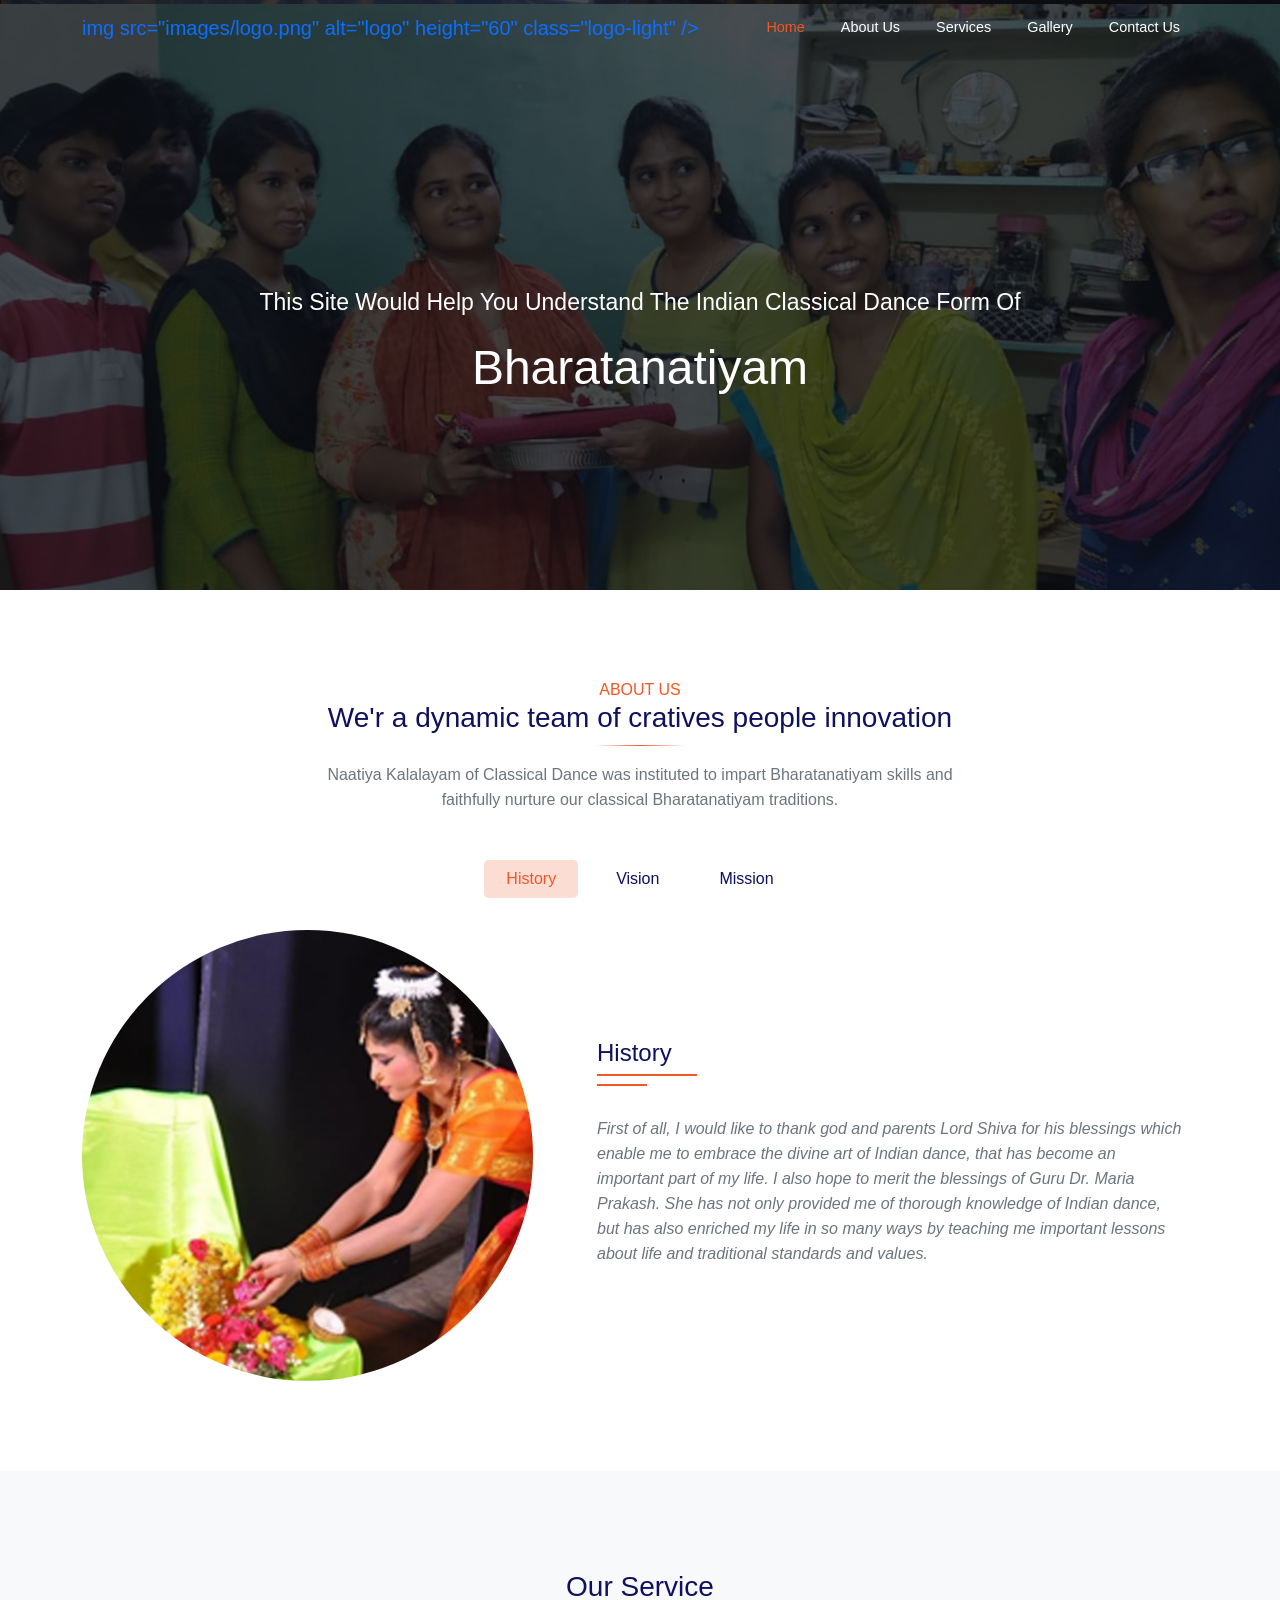
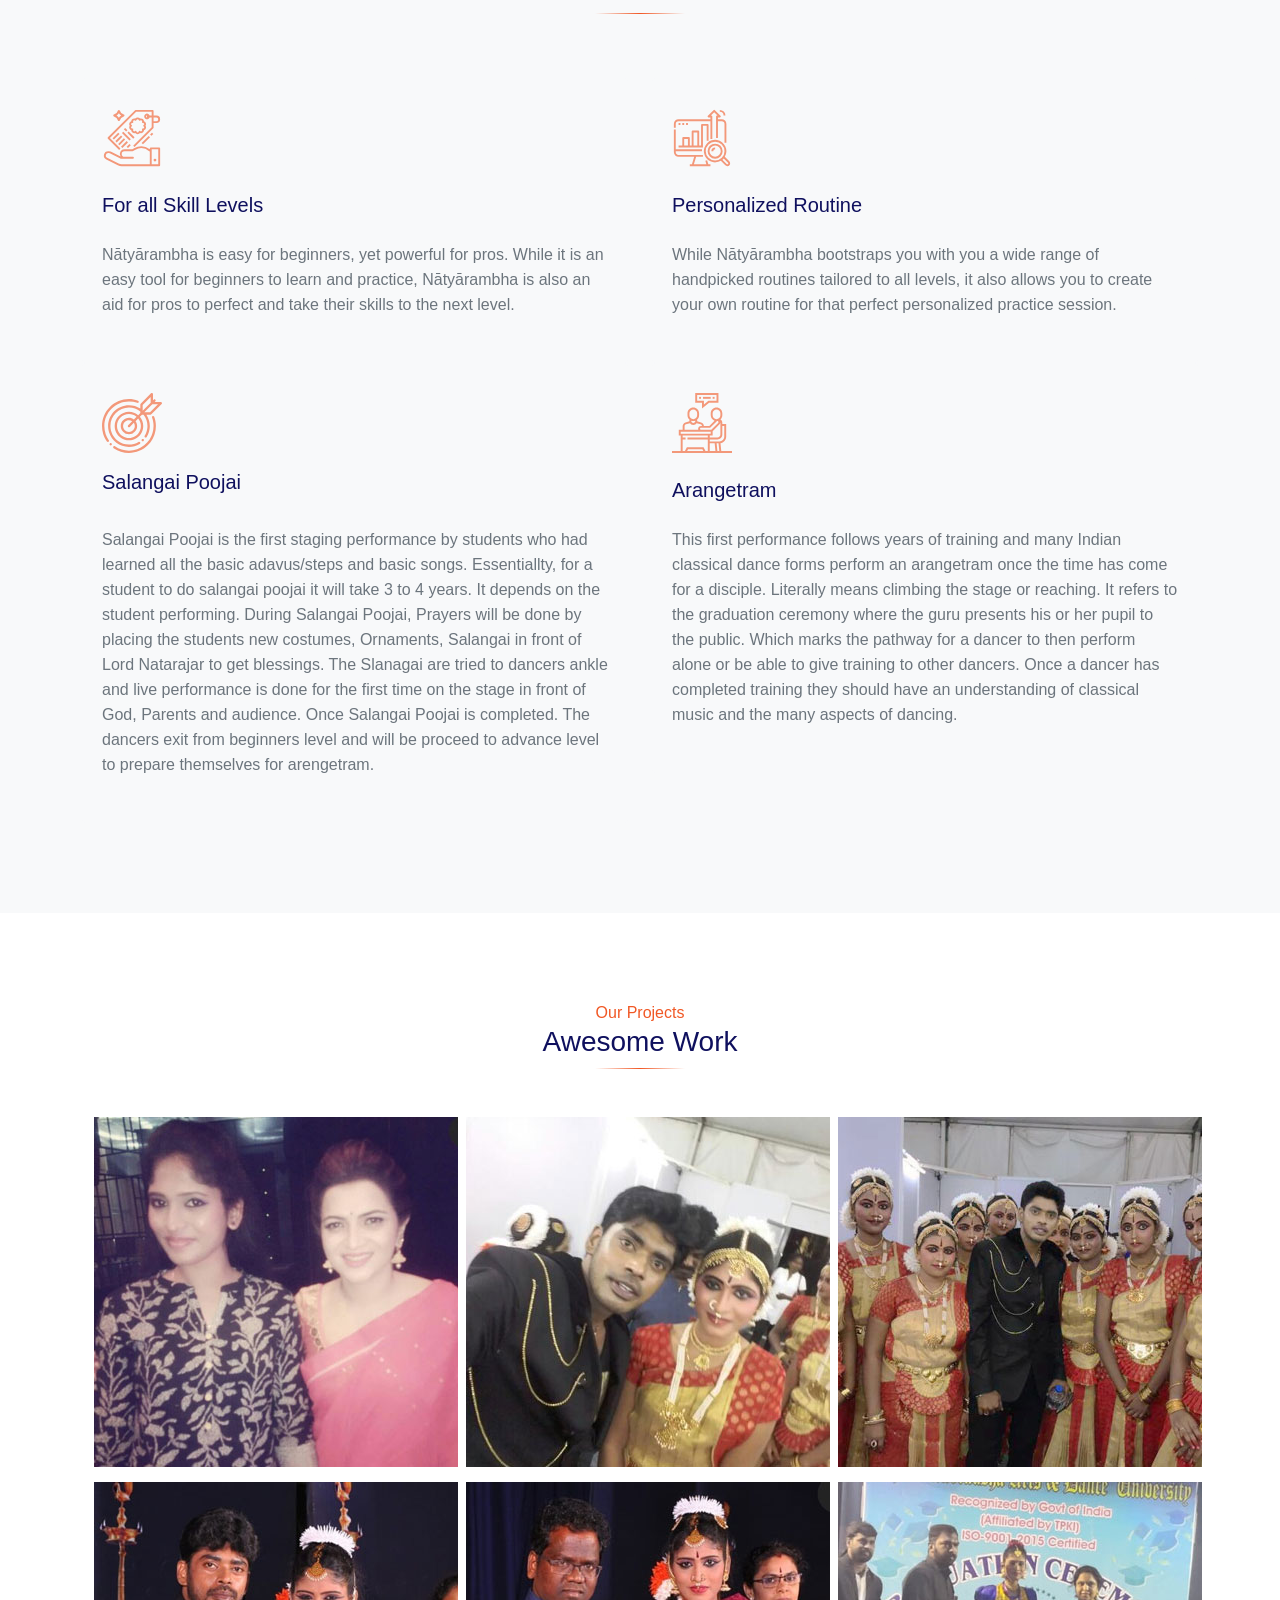
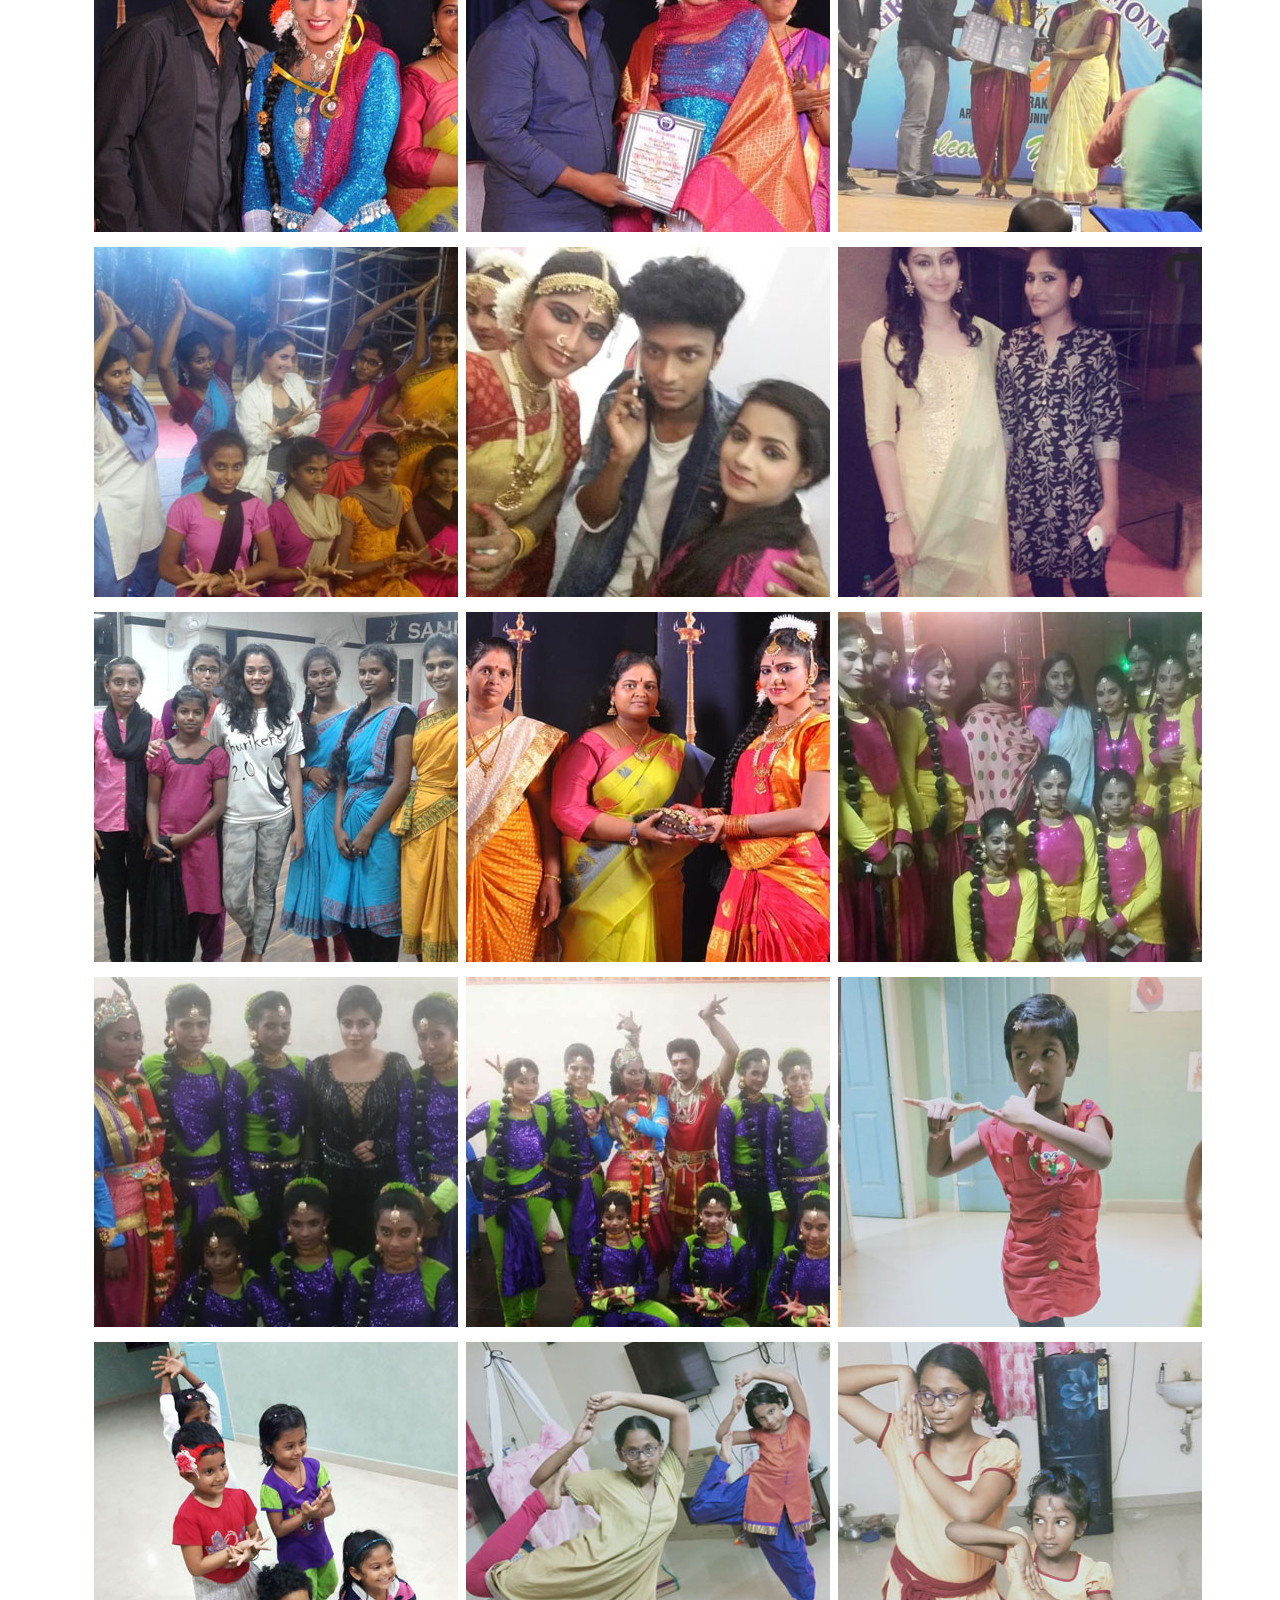
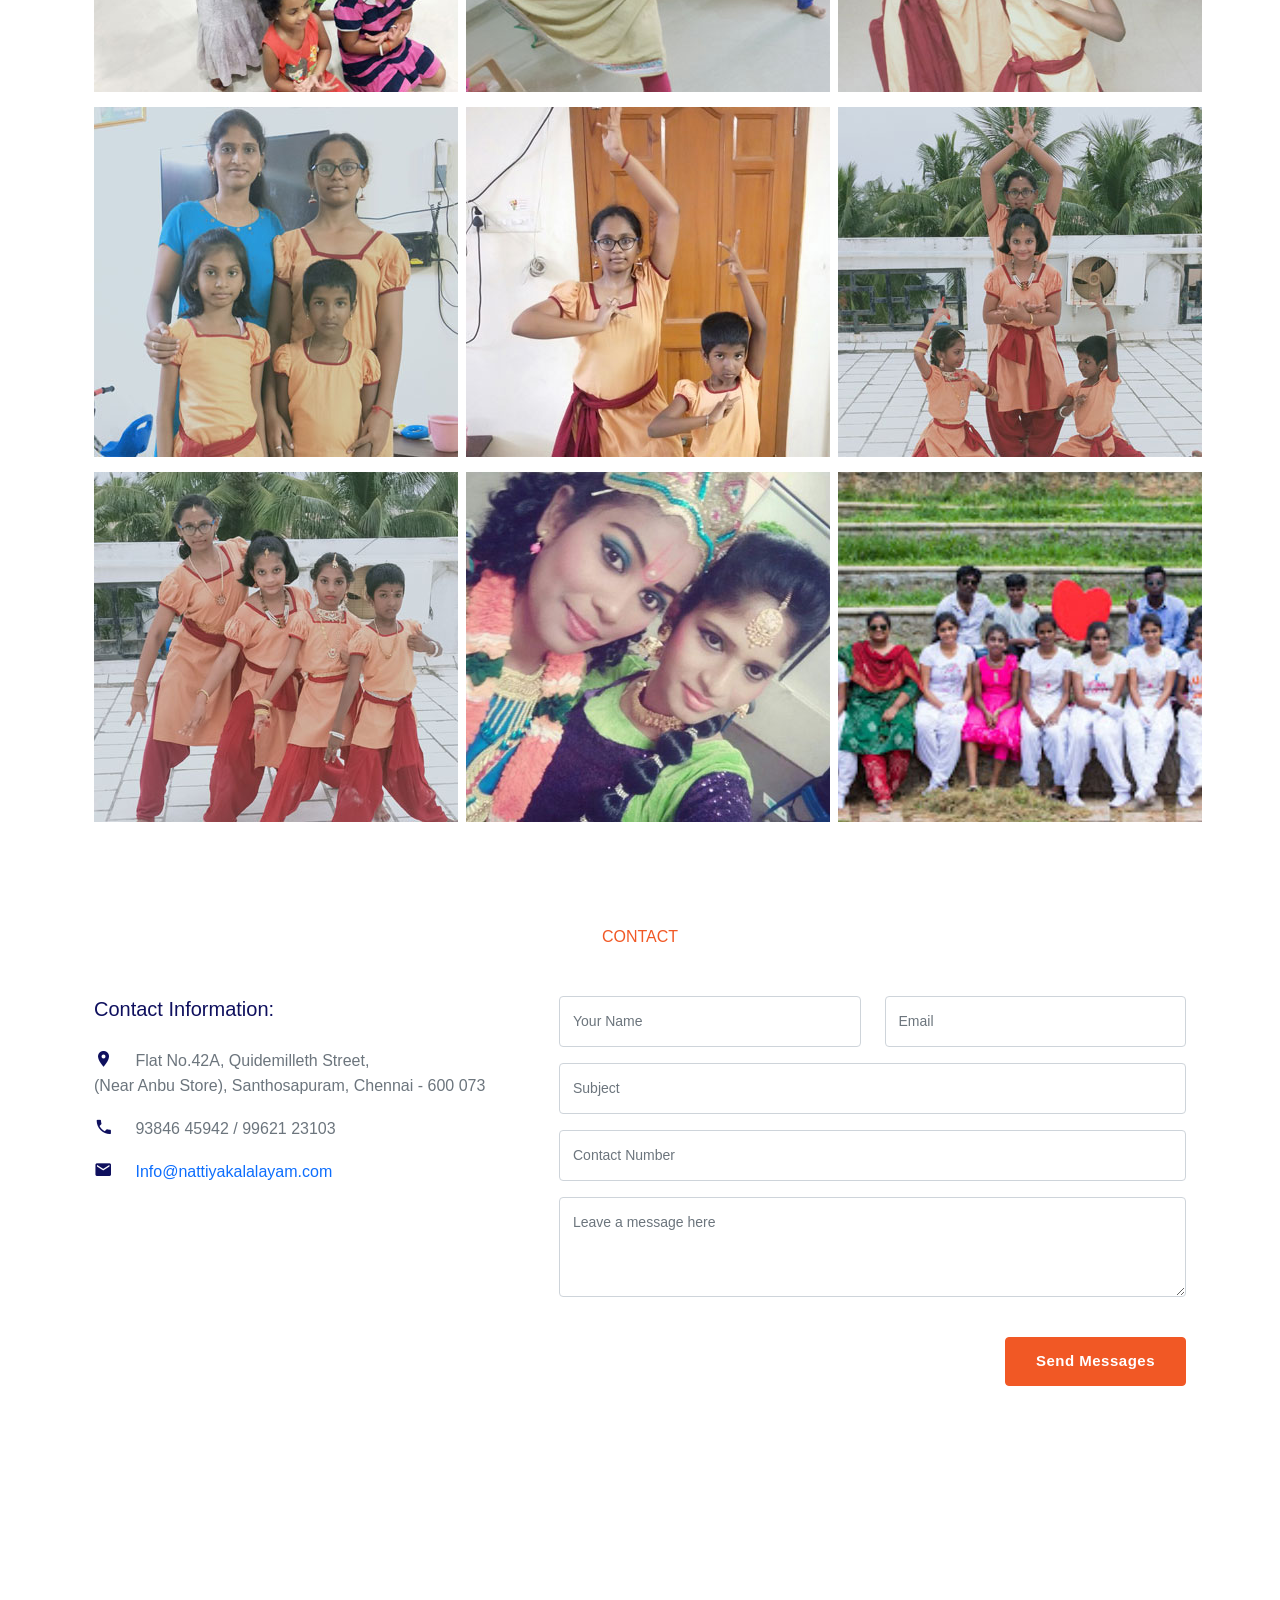
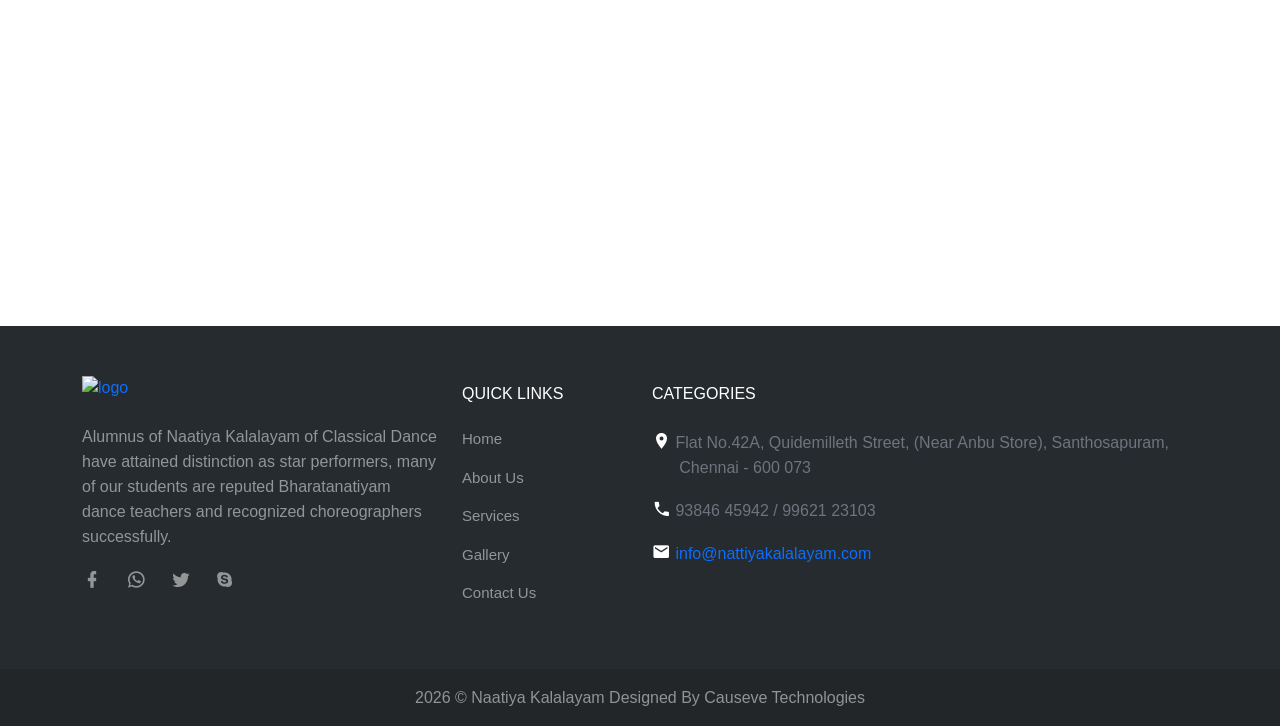
==== commit 6b86400f: "Update index.html" ====
--- a/index.html
+++ b/index.html
@@ -47,8 +47,8 @@
     <nav id="navbar" class="navbar navbar-expand-lg fixed-top sticky">
         <div class="container">
             <a class="navbar-brand" href="#">
-                <img src="<blockquote class="imgur-embed-pub" lang="en" data-id="IfbtvyX"><a href="https://imgur.com/IfbtvyX">View post on imgur.com</a></blockquote><script async src="//s.imgur.com/min/embed.js" charset="utf-8"></script>" alt="logo" height="60" class="logo-light" />
-                <img src="<blockquote class="imgur-embed-pub" lang="en" data-id="IfbtvyX"><a href="https://imgur.com/IfbtvyX">View post on imgur.com</a></blockquote><script async src="//s.imgur.com/min/embed.js" charset="utf-8"></script>" alt="logo" height="60" class="logo-dark" />
+                img src="images/logo.png" alt="logo" height="60" class="logo-light" />
+                <img src="images/logo.png" alt="logo" height="60" class="logo-dark" />
             </a>
             <button class="navbar-toggler" type="button" data-bs-toggle="collapse" data-bs-target="#navbarCollapse"
                 aria-controls="navbarCollapse" aria-expanded="false" aria-label="Toggle navigation">
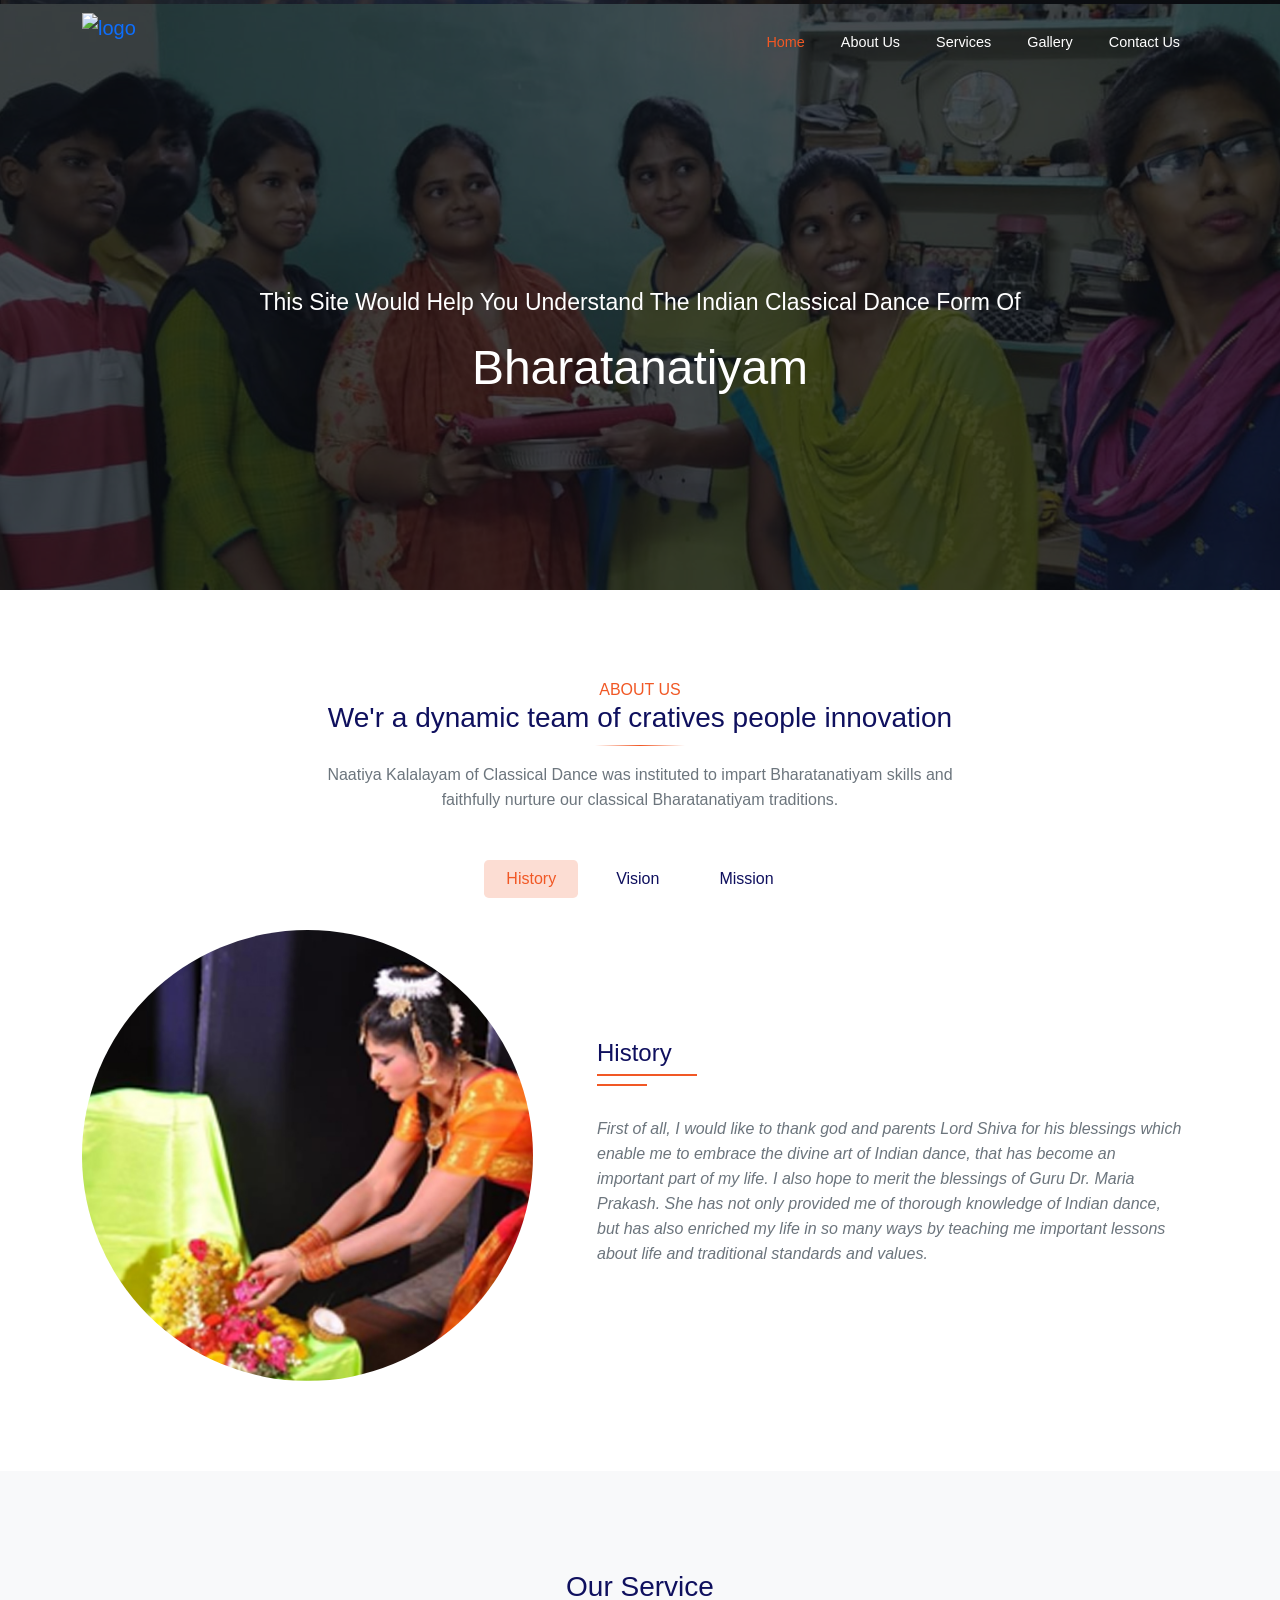
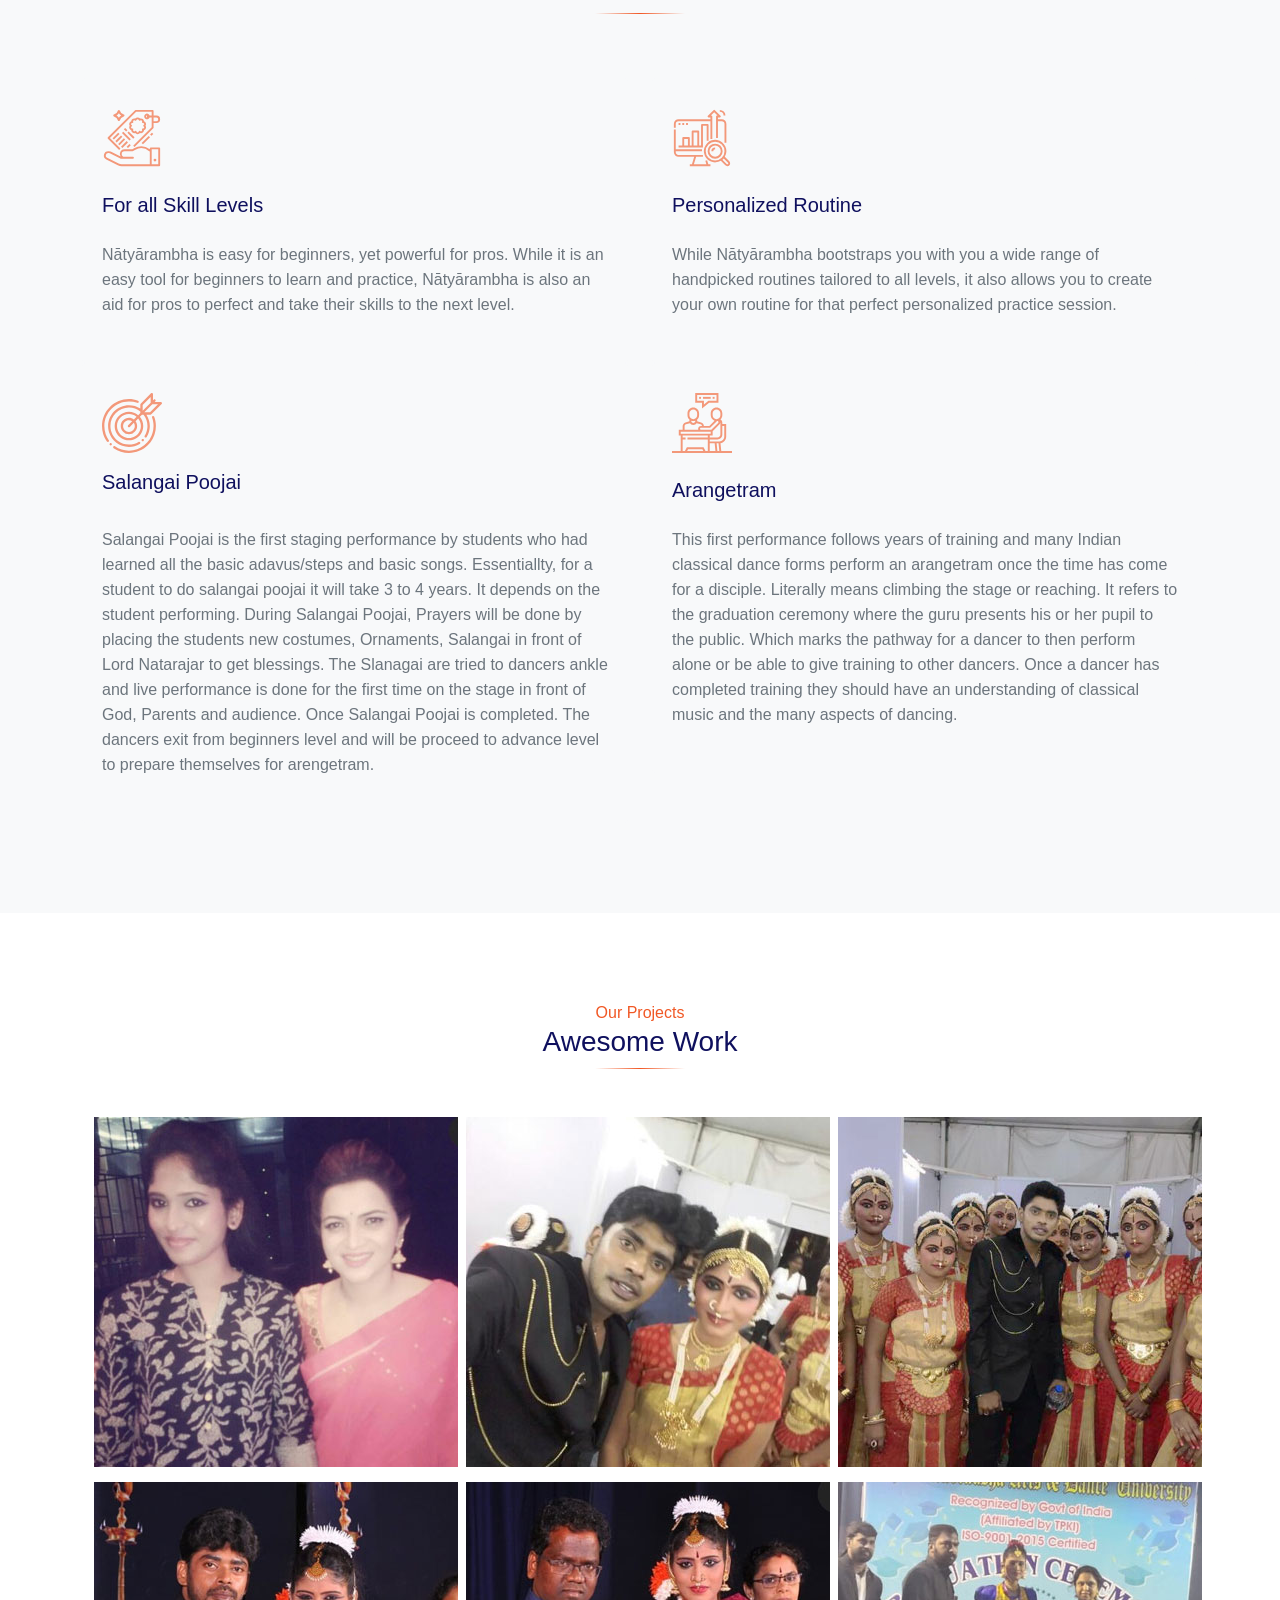
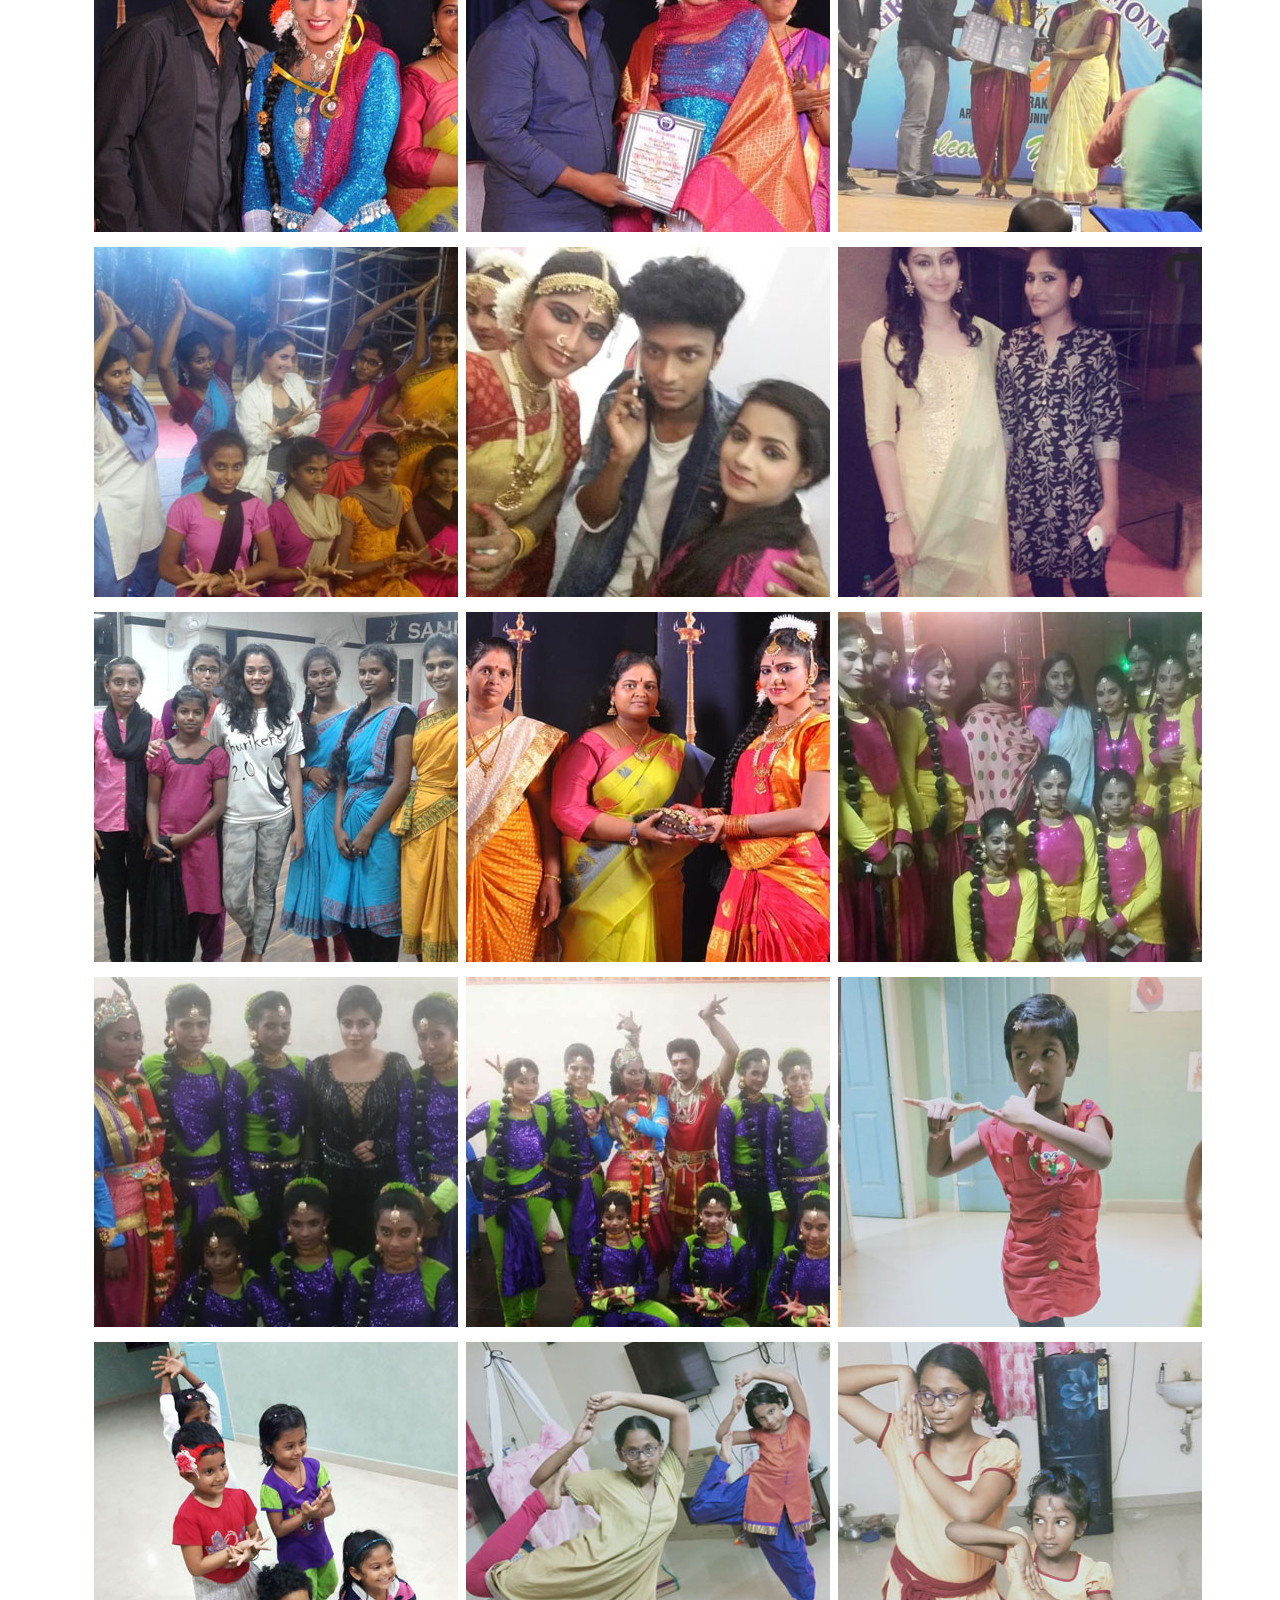
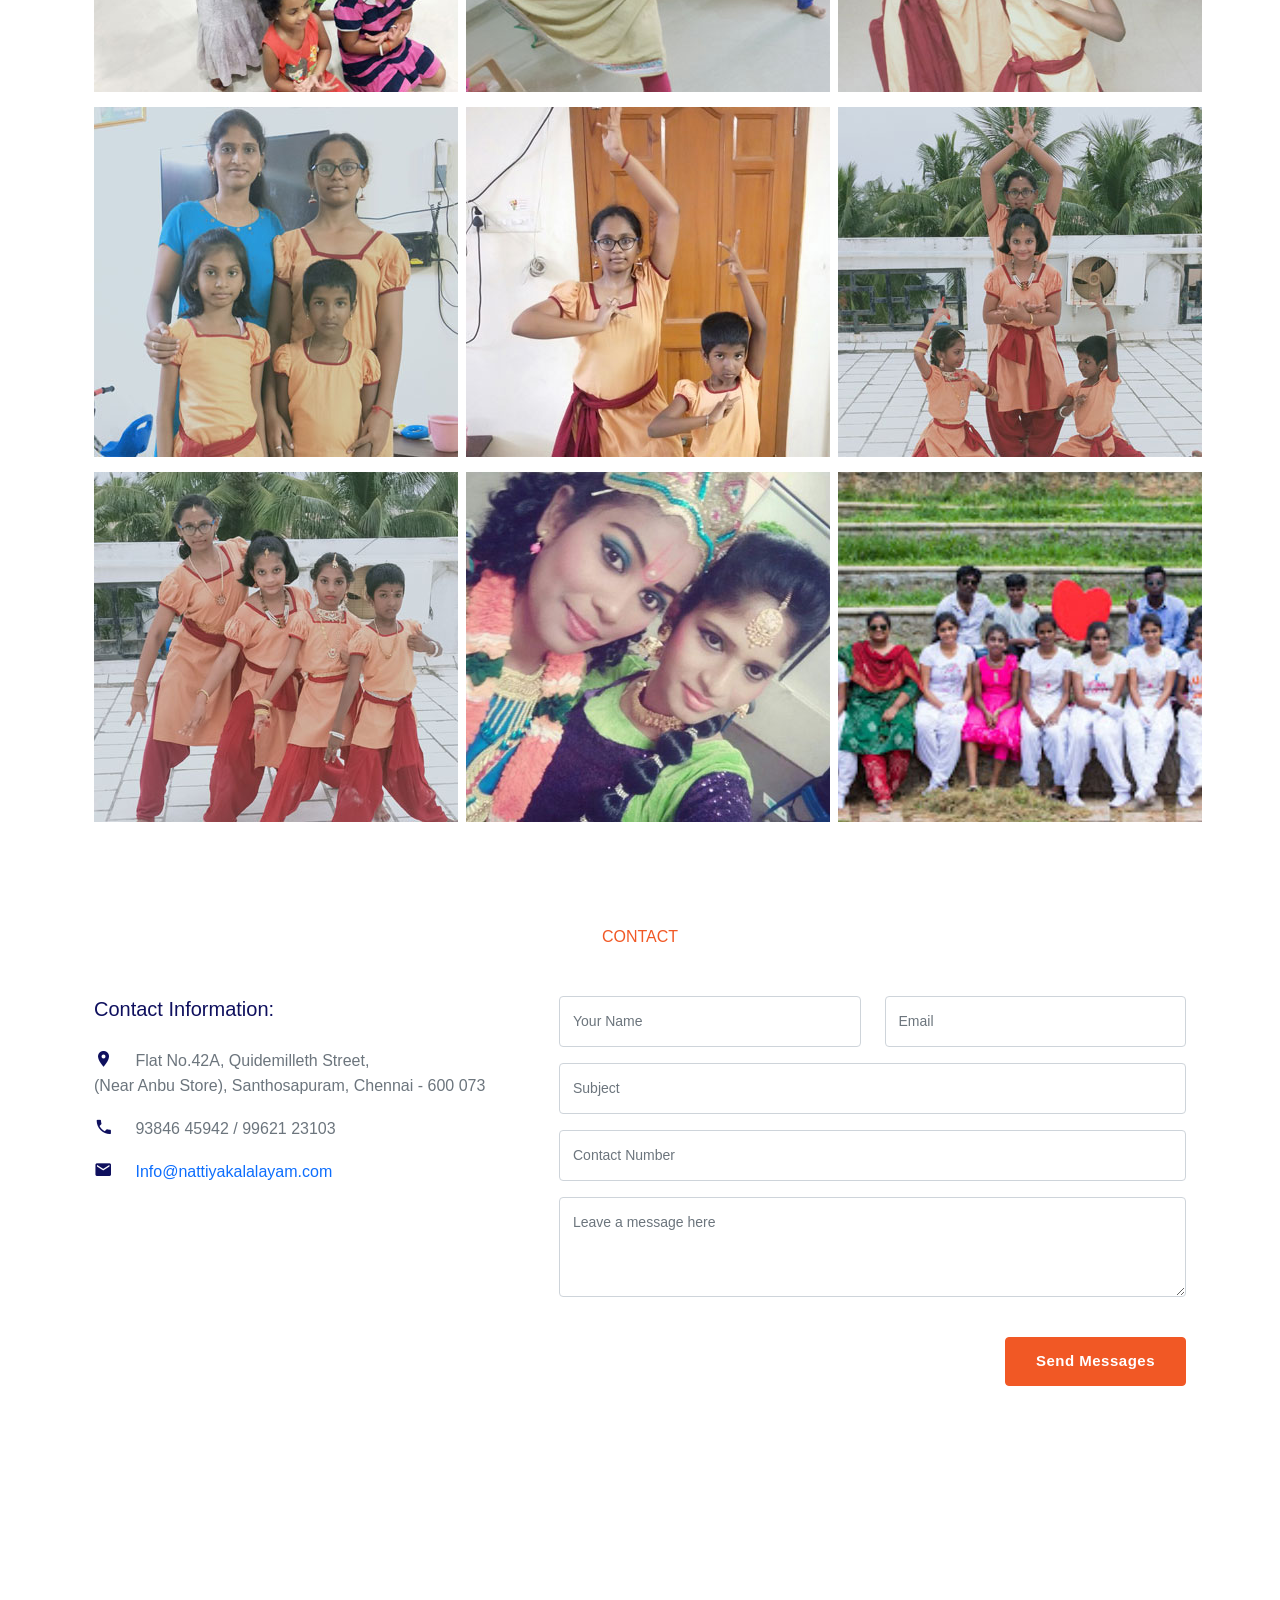
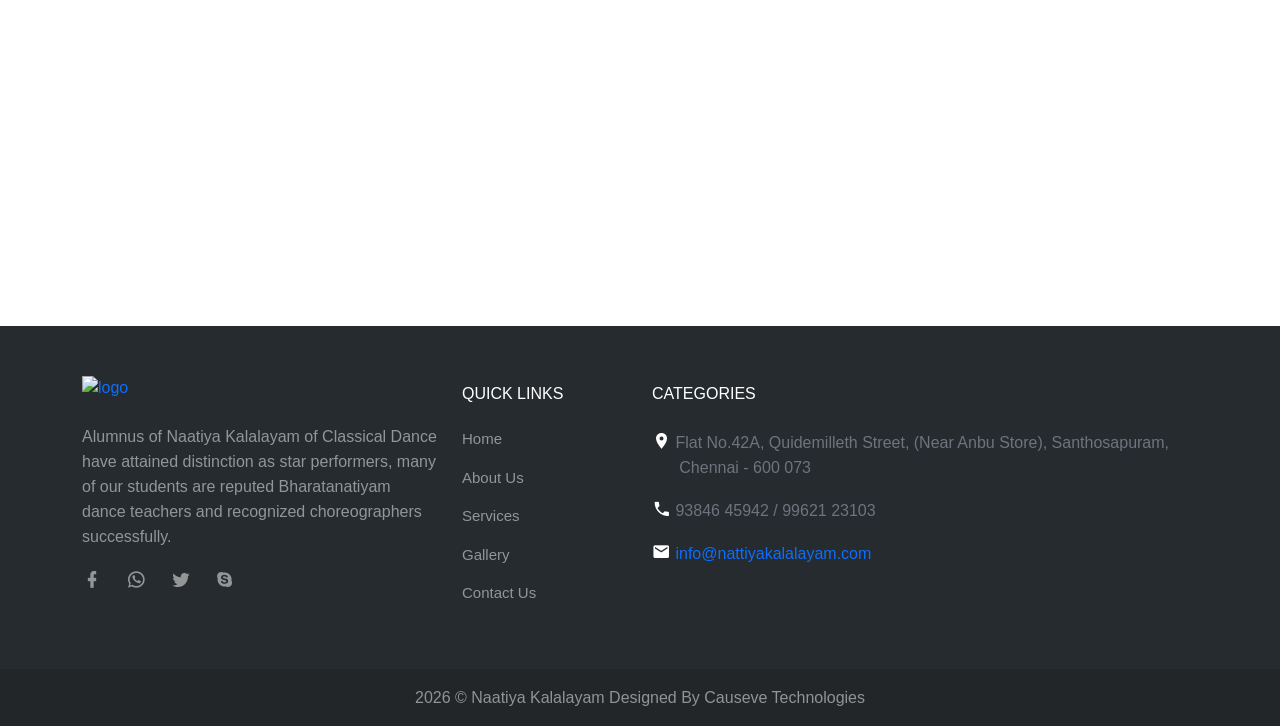
==== commit c658b17e: "Update index.html" ====
--- a/index.html
+++ b/index.html
@@ -47,7 +47,7 @@
     <nav id="navbar" class="navbar navbar-expand-lg fixed-top sticky">
         <div class="container">
             <a class="navbar-brand" href="#">
-                img src="images/logo.png" alt="logo" height="60" class="logo-light" />
+                <img src="images/logo.png" alt="logo" height="60" class="logo-light" />
                 <img src="images/logo.png" alt="logo" height="60" class="logo-dark" />
             </a>
             <button class="navbar-toggler" type="button" data-bs-toggle="collapse" data-bs-target="#navbarCollapse"
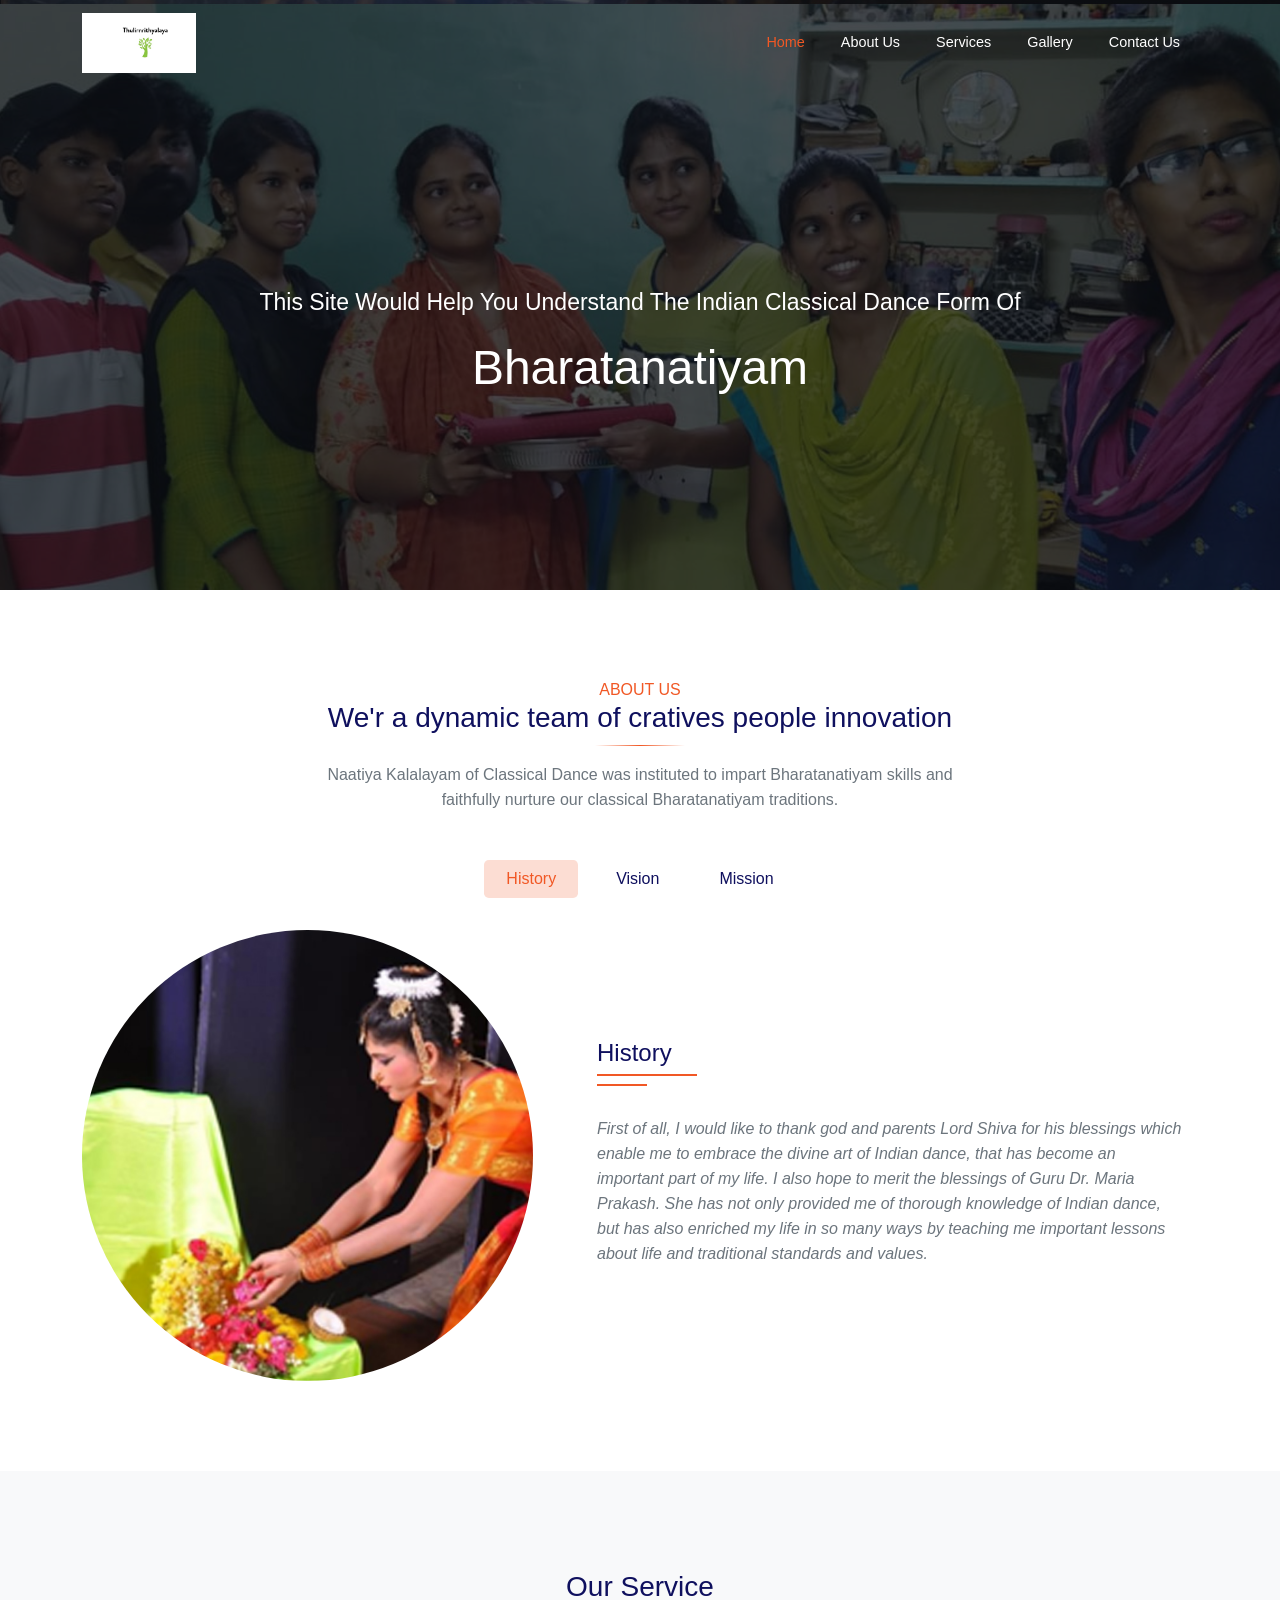
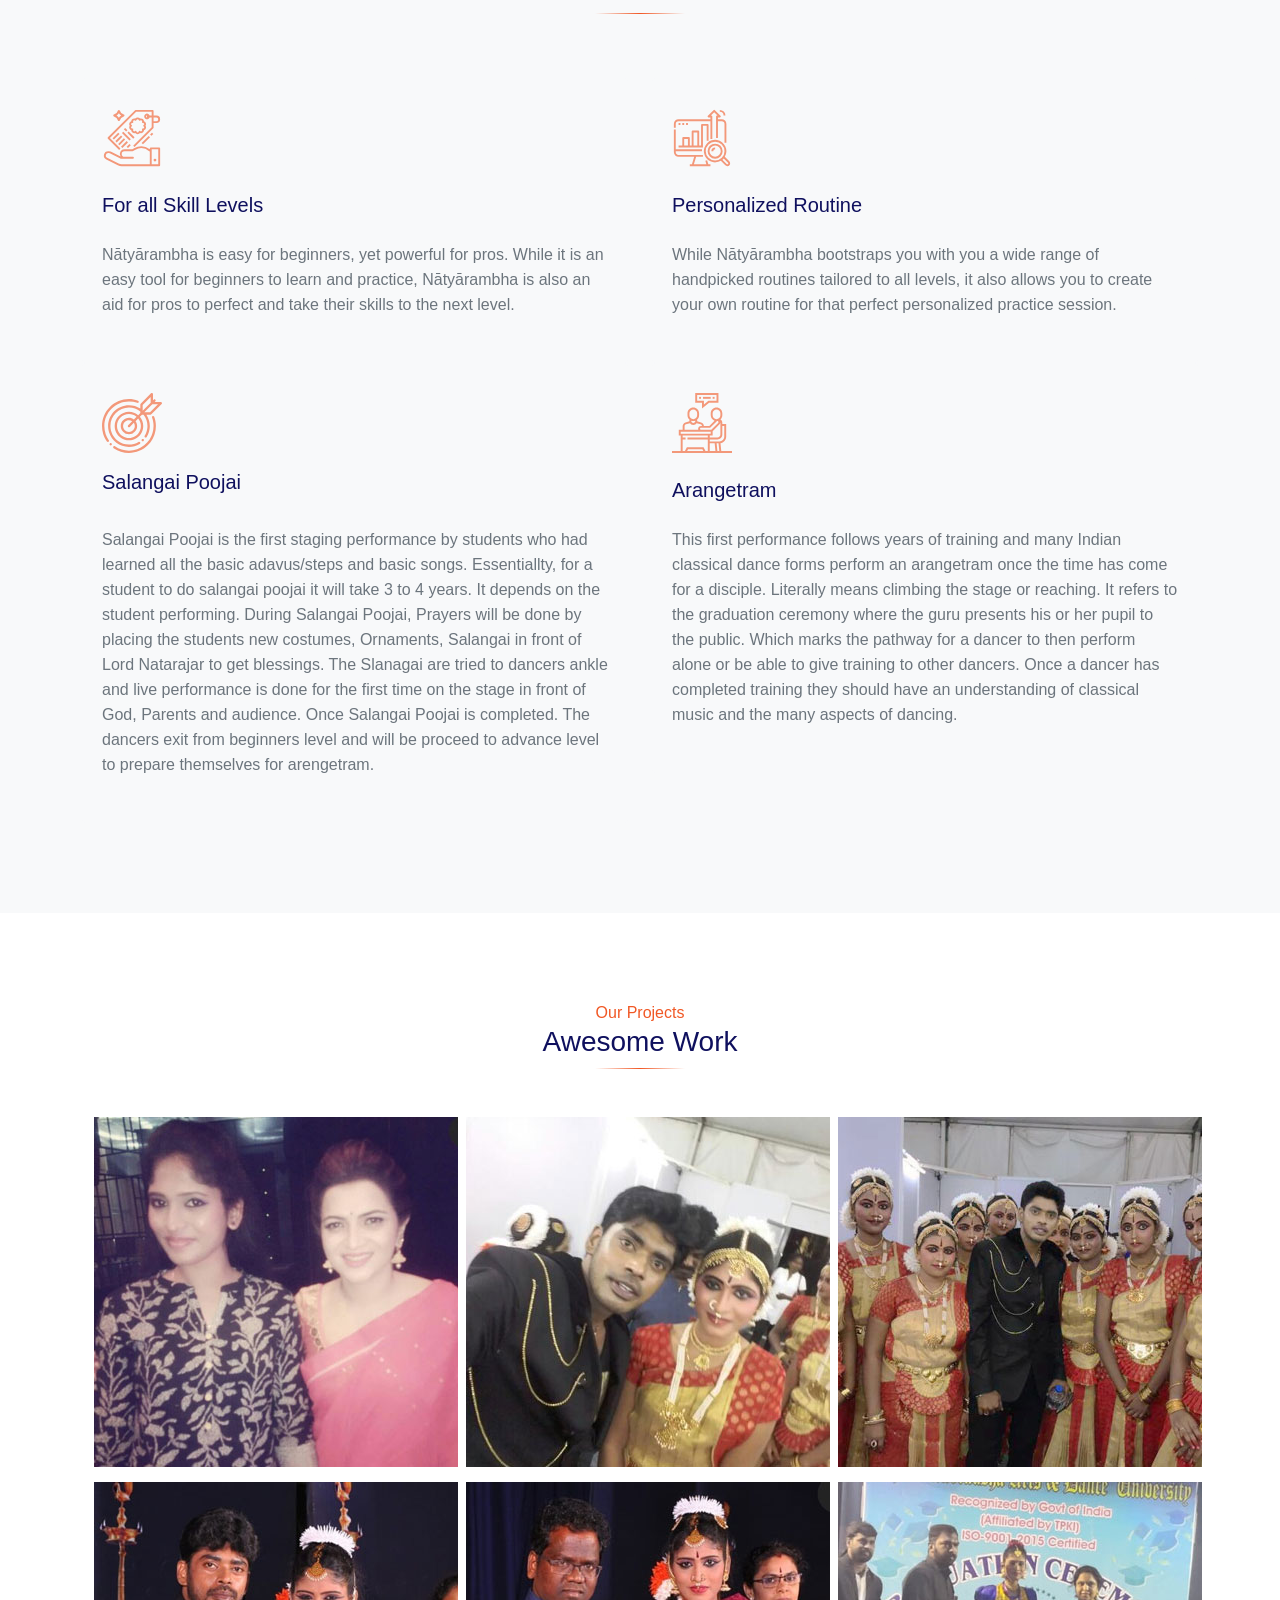
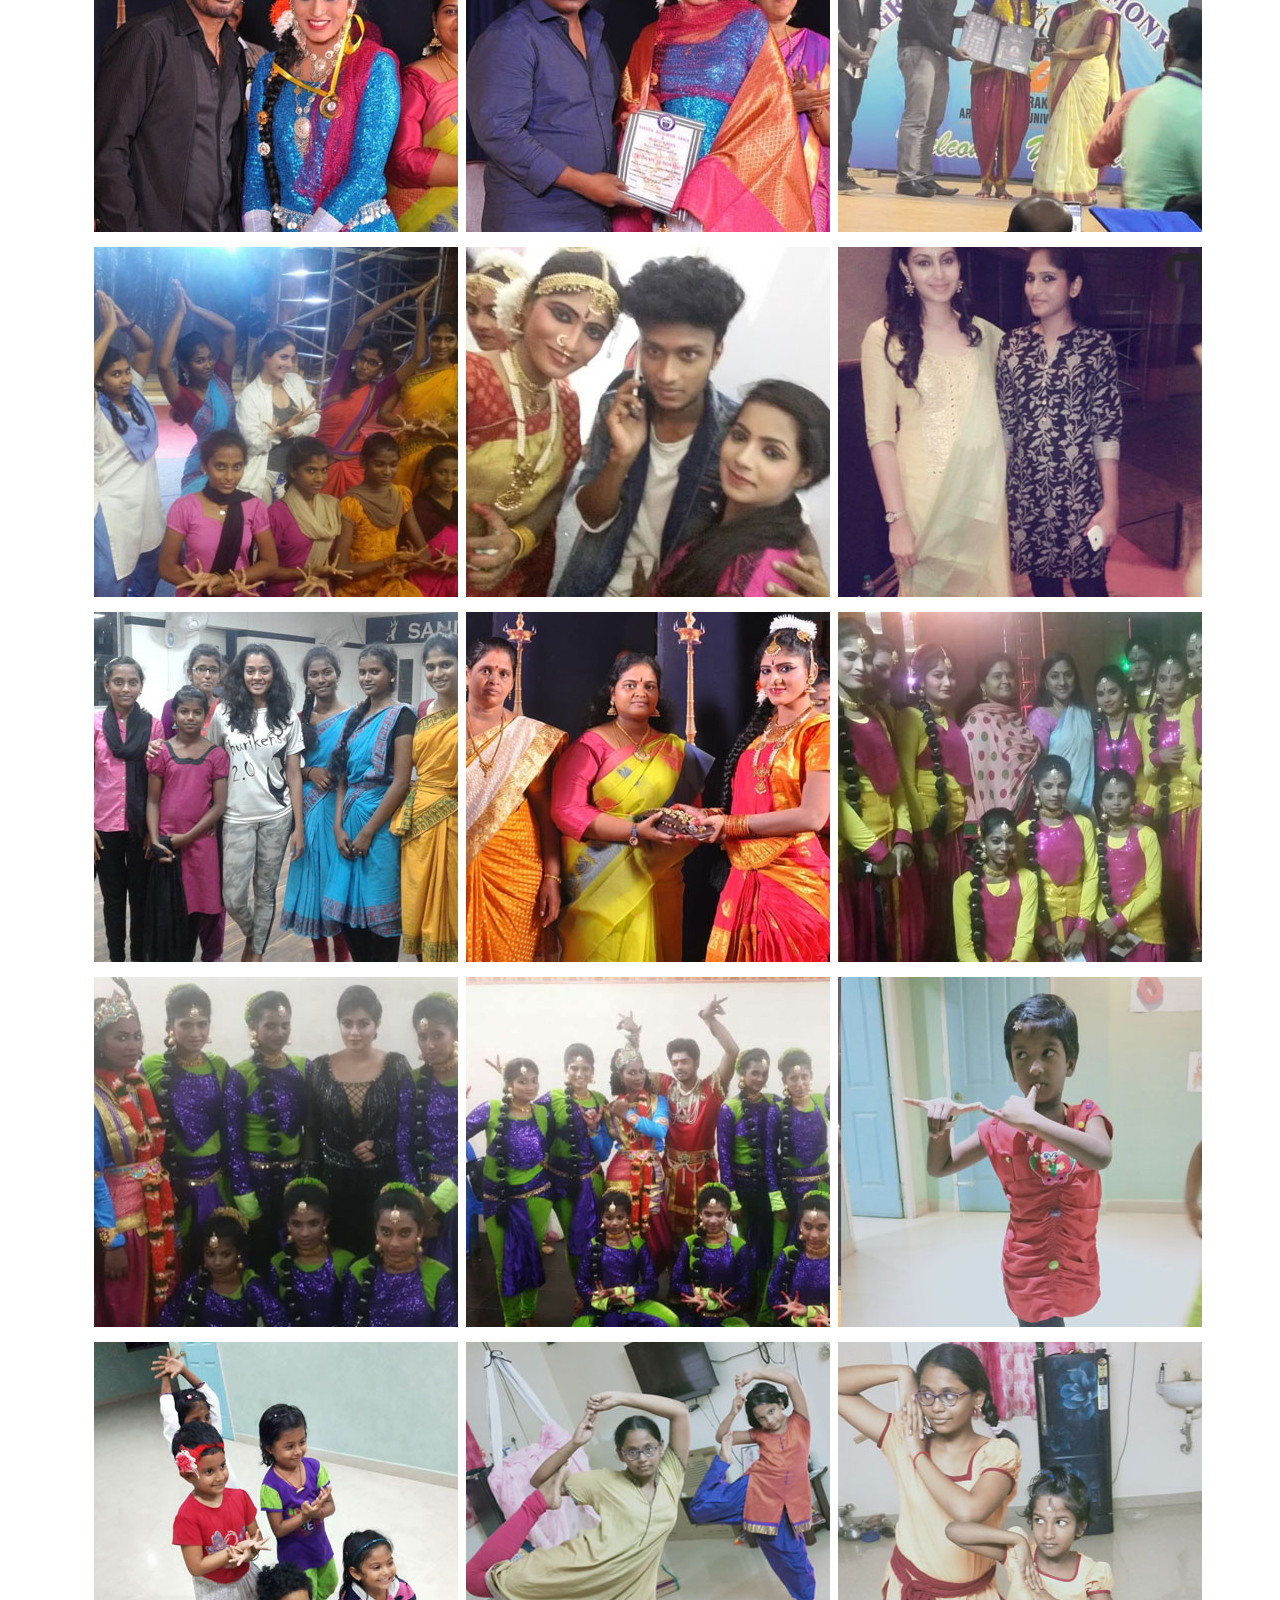
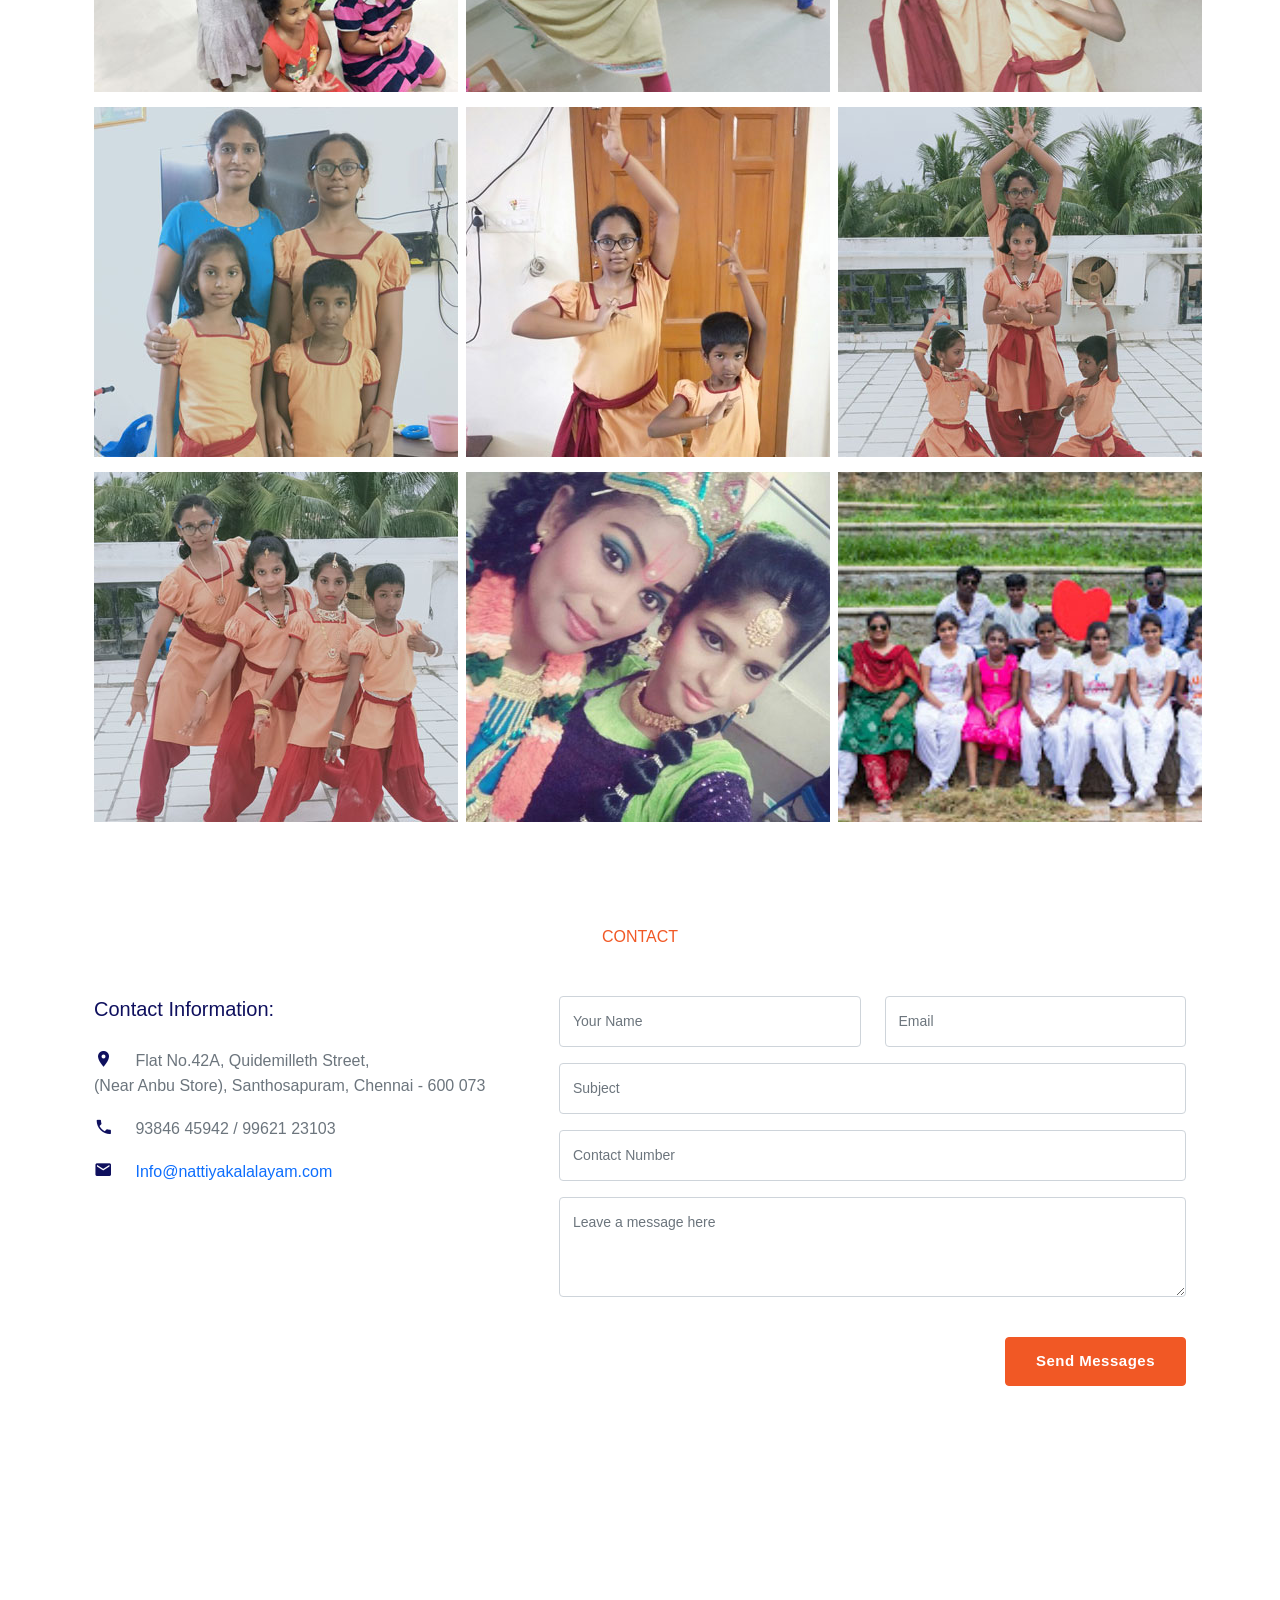
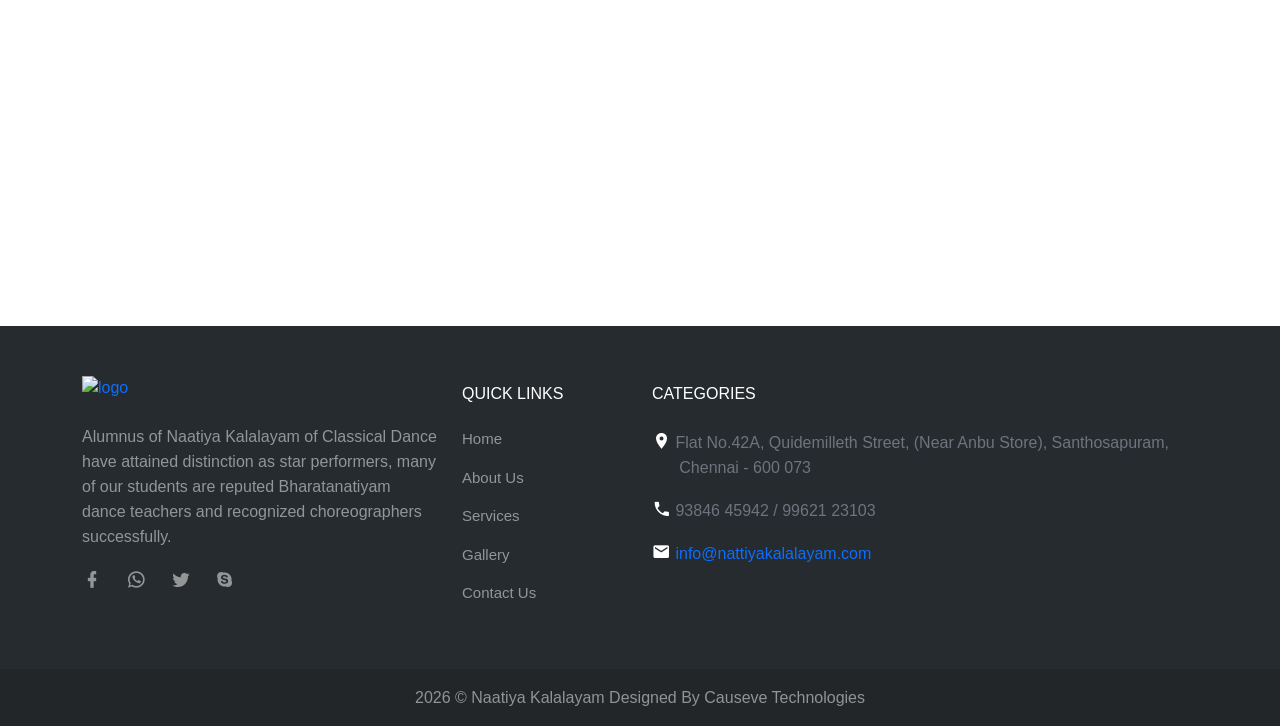
==== commit 6721fea8: "Update index.html" ====
--- a/index.html
+++ b/index.html
@@ -47,8 +47,8 @@
     <nav id="navbar" class="navbar navbar-expand-lg fixed-top sticky">
         <div class="container">
             <a class="navbar-brand" href="#">
-                <img src="images/logo.png" alt="logo" height="60" class="logo-light" />
-                <img src="images/logo.png" alt="logo" height="60" class="logo-dark" />
+                <img src="images/logo.jpg" alt="logo" height="60" class="logo-light" />
+                <img src="images/logo.jpg" alt="logo" height="60" class="logo-dark" />
             </a>
             <button class="navbar-toggler" type="button" data-bs-toggle="collapse" data-bs-target="#navbarCollapse"
                 aria-controls="navbarCollapse" aria-expanded="false" aria-label="Toggle navigation">
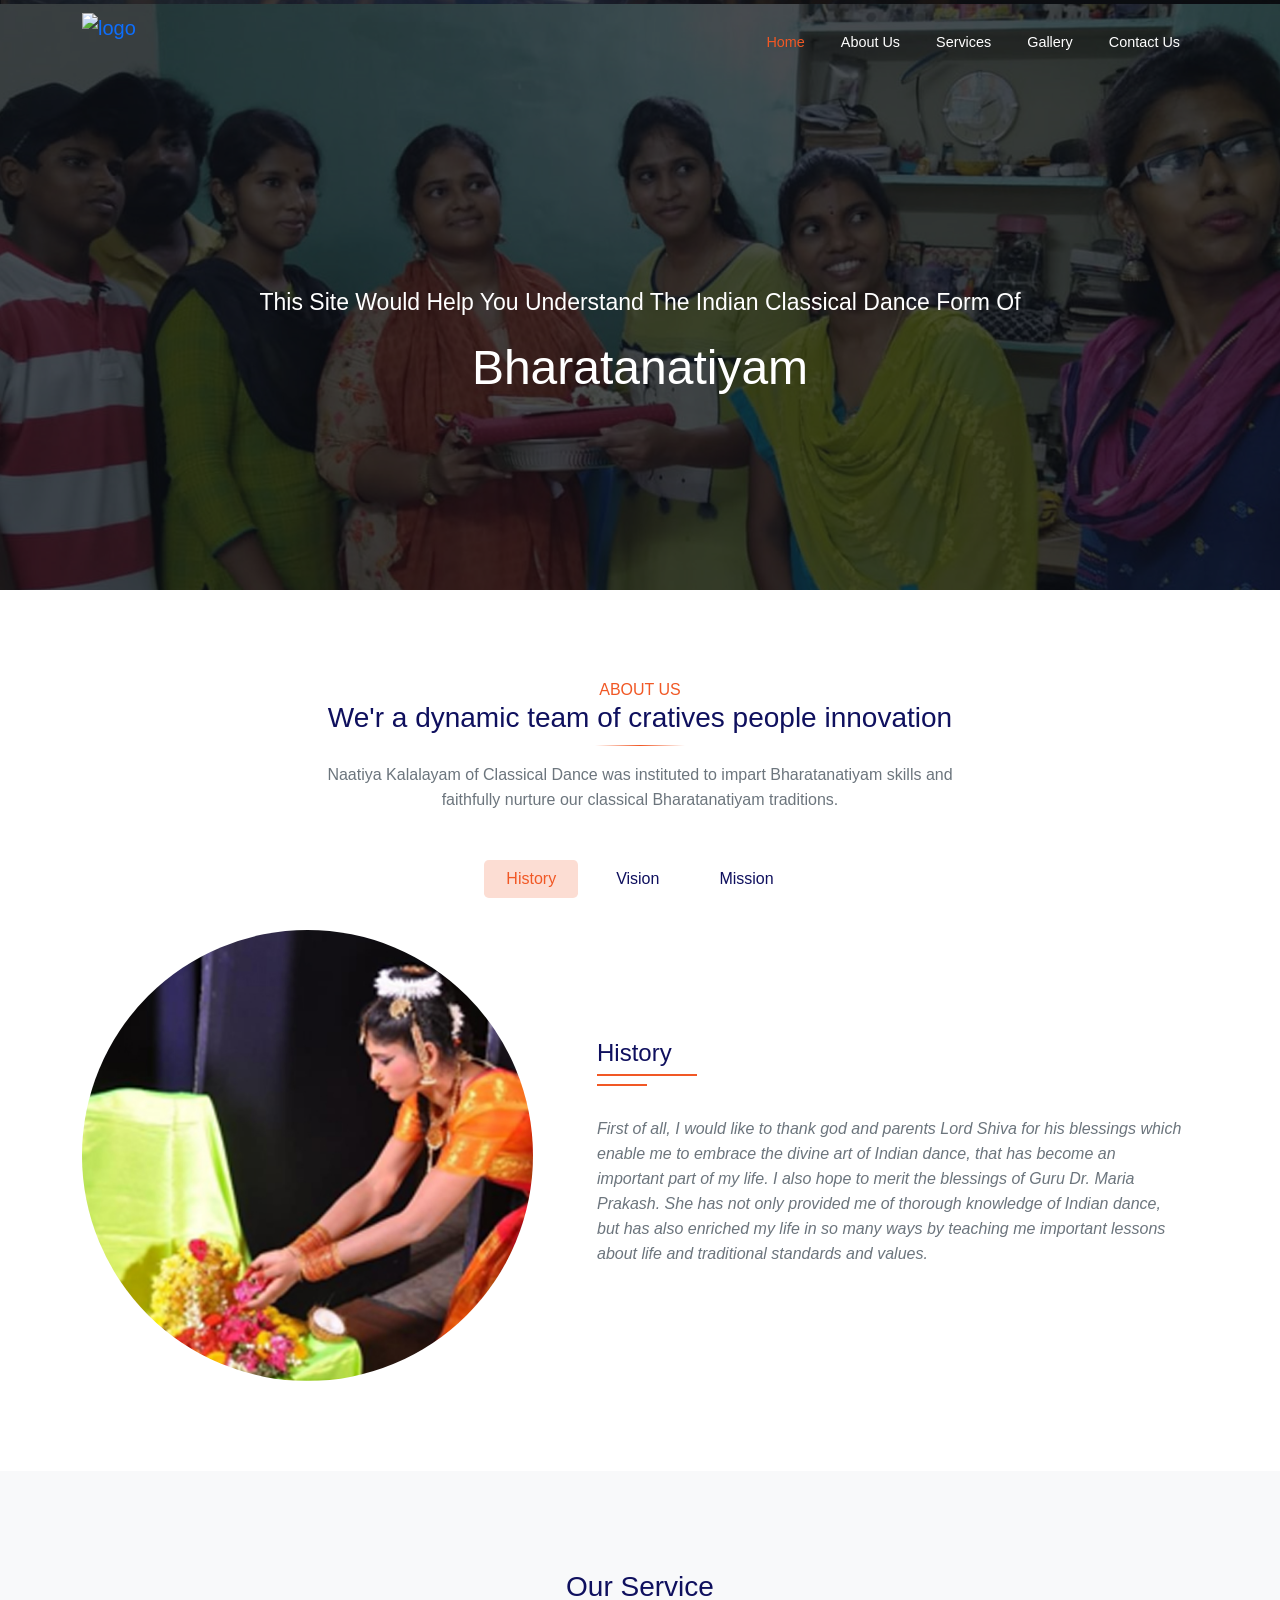
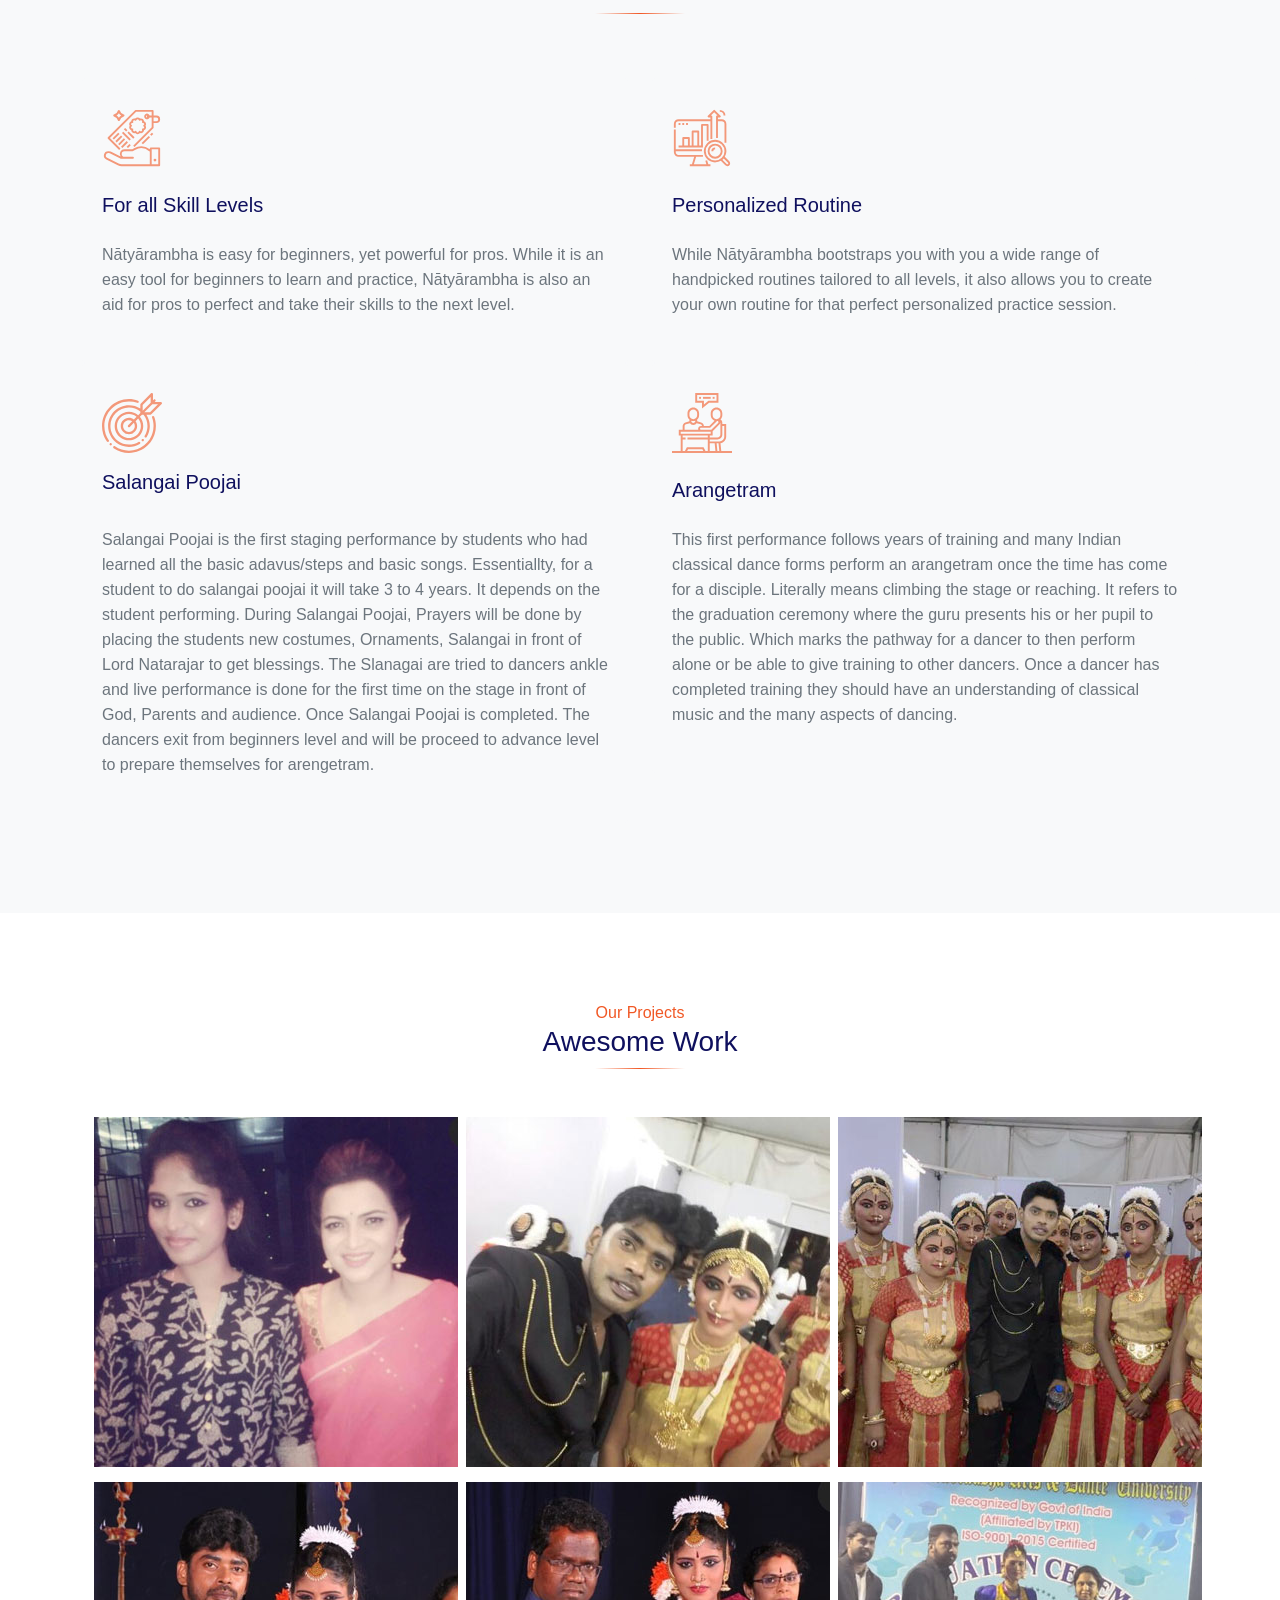
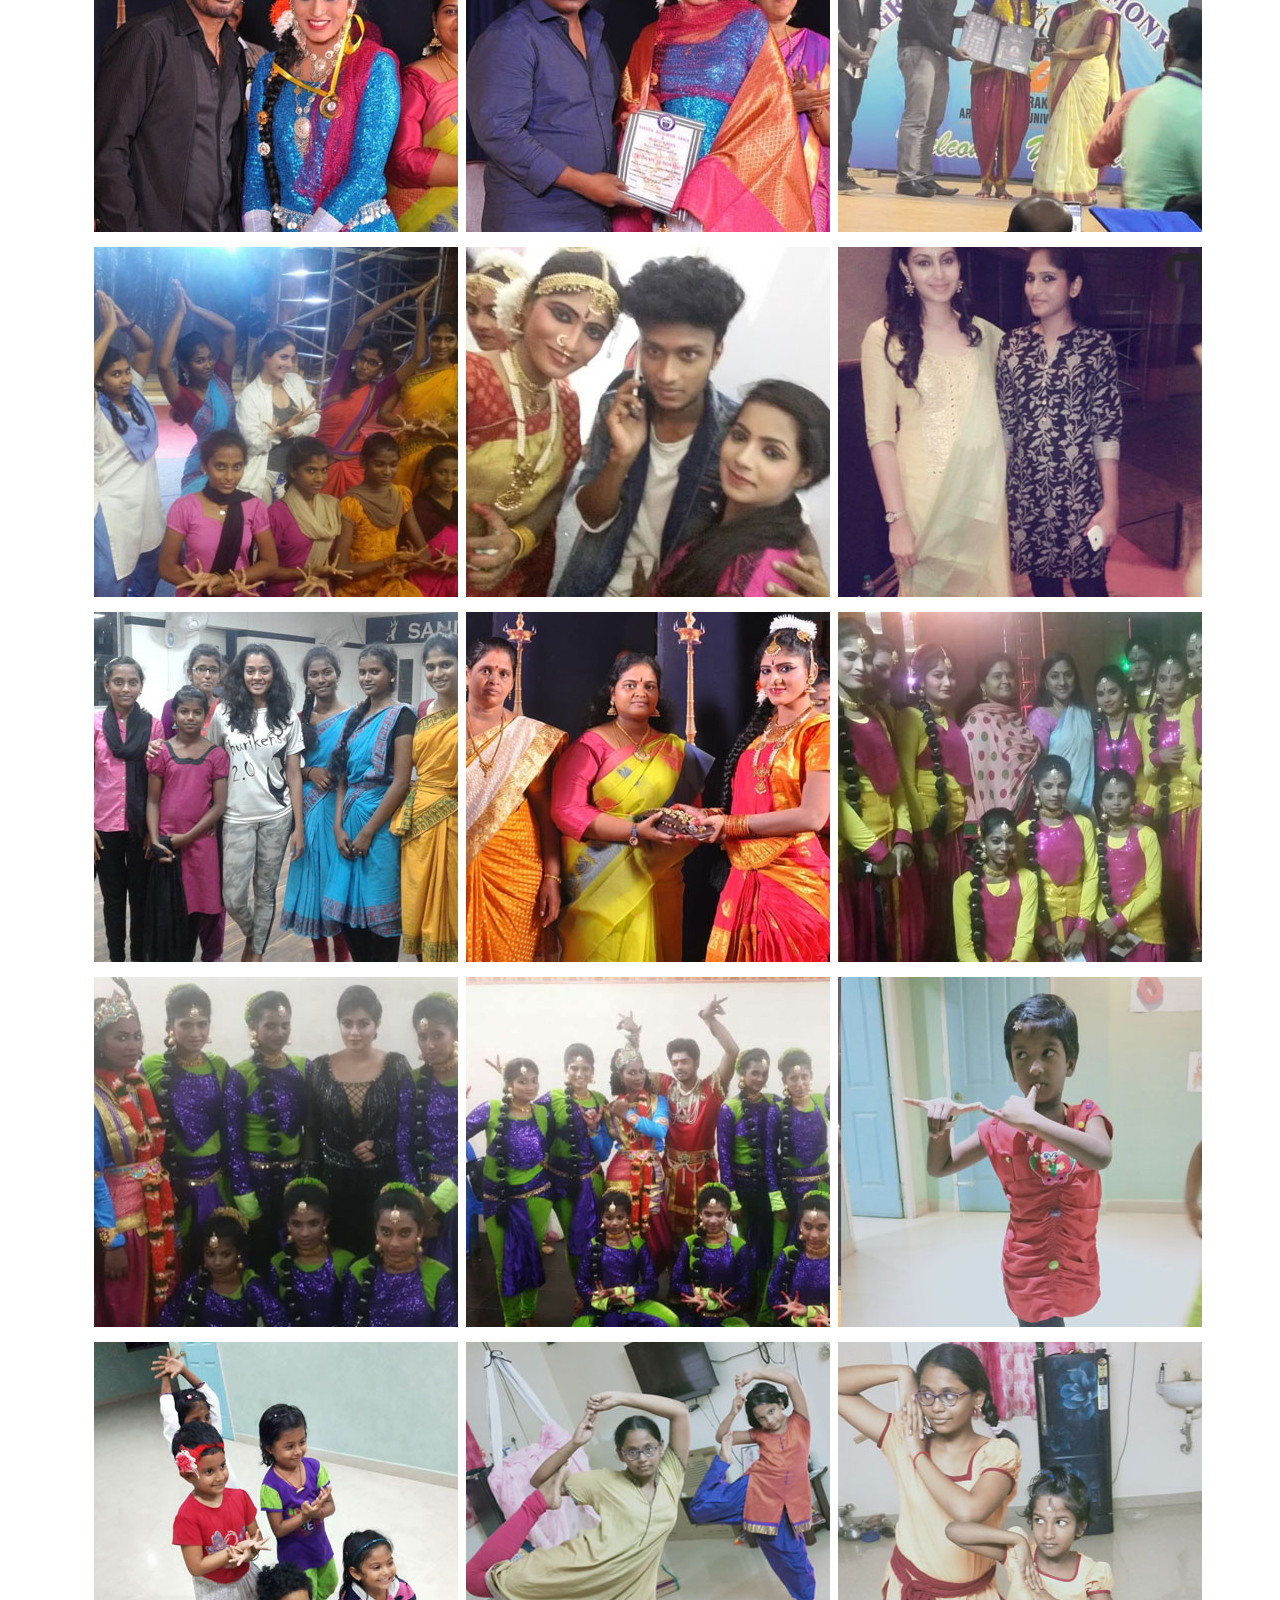
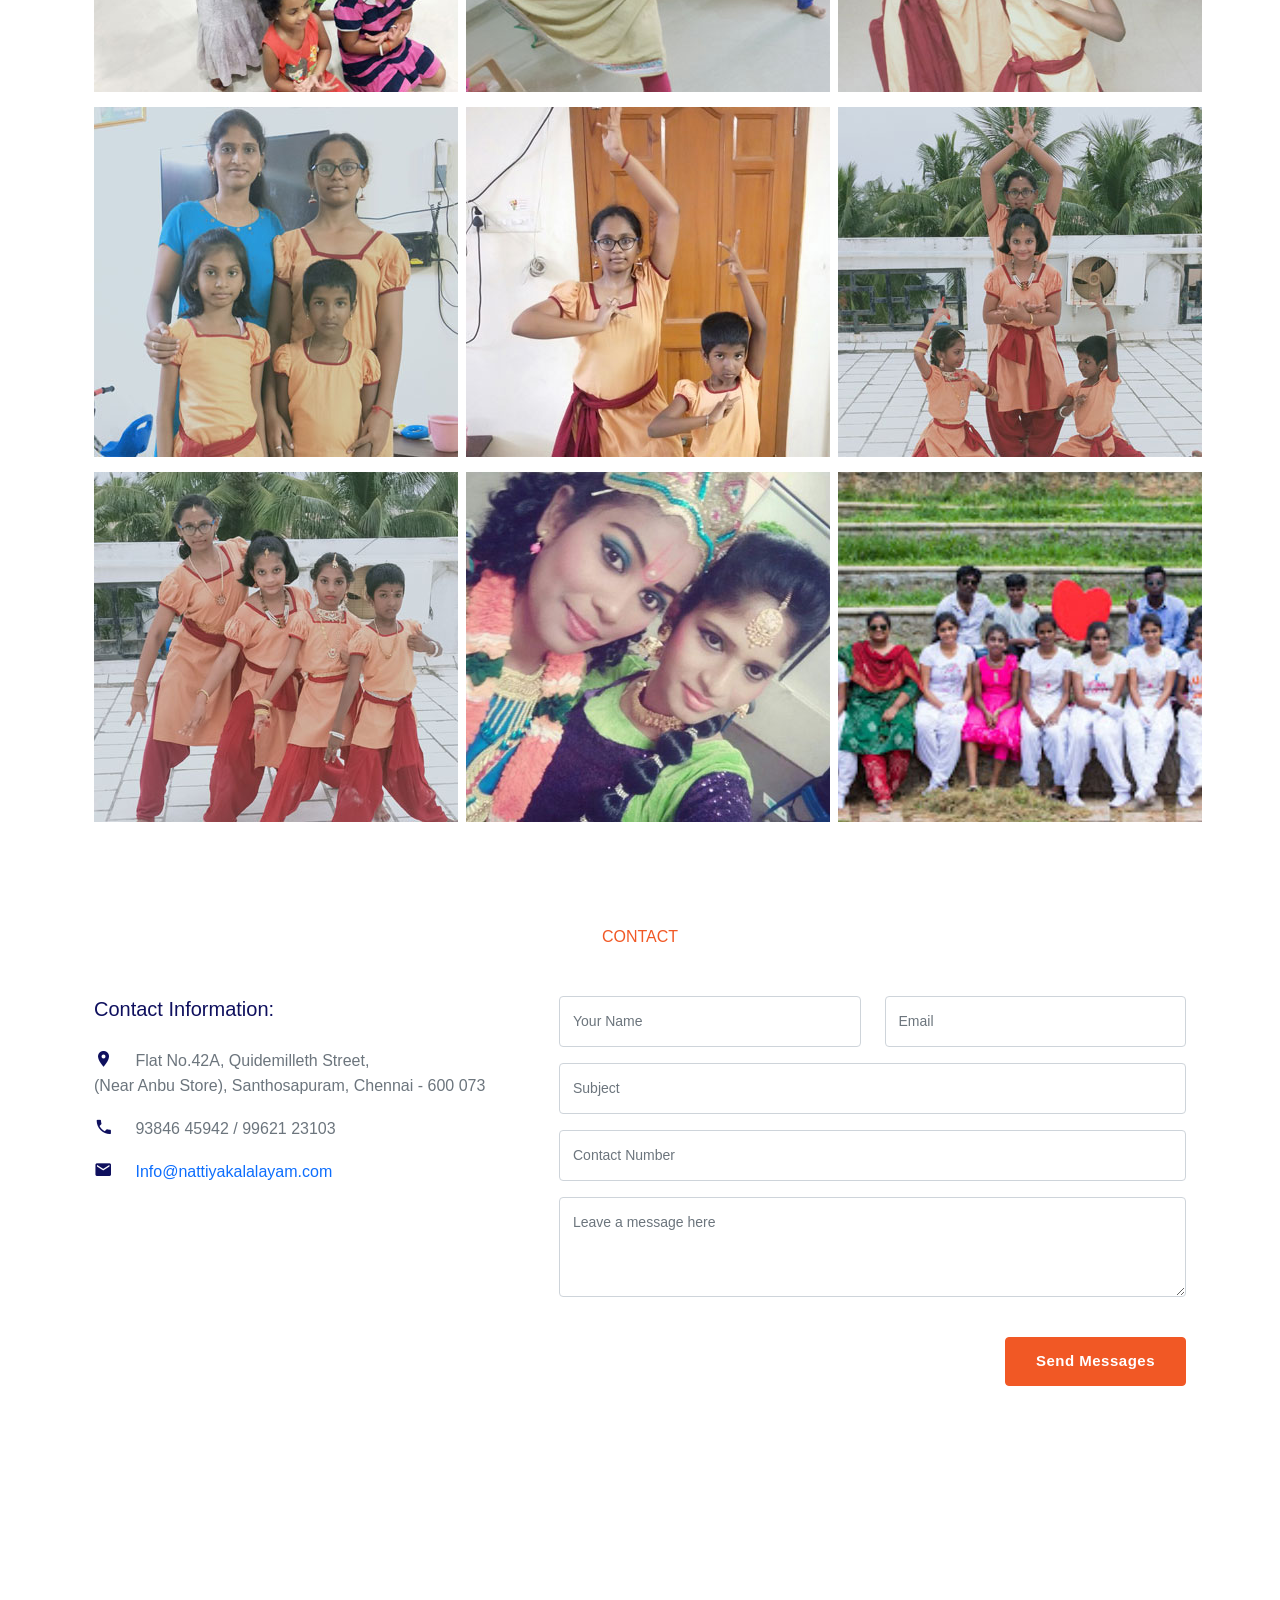
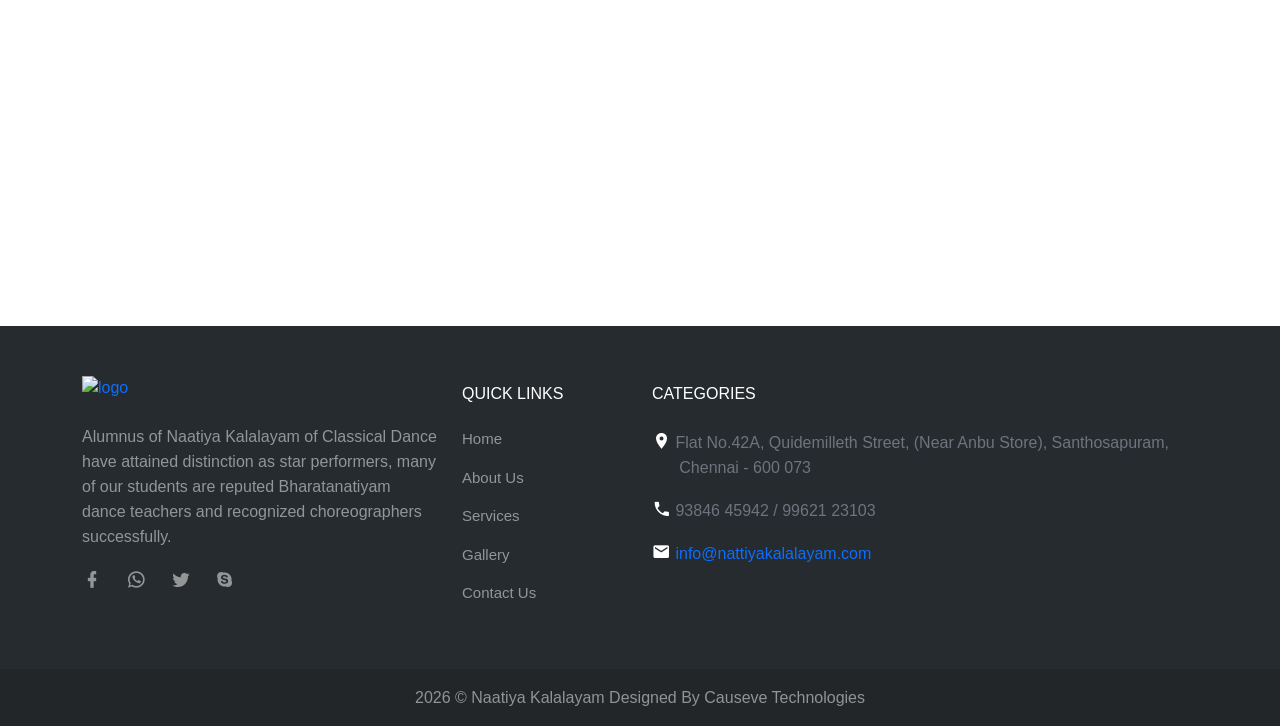
==== commit ec861fab: "Update index.html" ====
--- a/index.html
+++ b/index.html
@@ -47,8 +47,8 @@
     <nav id="navbar" class="navbar navbar-expand-lg fixed-top sticky">
         <div class="container">
             <a class="navbar-brand" href="#">
-                <img src="images/logo.jpg" alt="logo" height="60" class="logo-light" />
-                <img src="images/logo.jpg" alt="logo" height="60" class="logo-dark" />
+                <img src="THULIRNRITHYALAYA-FOUNDATION-Logo.png" alt="logo" height="60" class="logo-light" />
+                <img src="THULIRNRITHYALAYA-FOUNDATION-Logo.png" alt="logo" height="60" class="logo-dark" />
             </a>
             <button class="navbar-toggler" type="button" data-bs-toggle="collapse" data-bs-target="#navbarCollapse"
                 aria-controls="navbarCollapse" aria-expanded="false" aria-label="Toggle navigation">
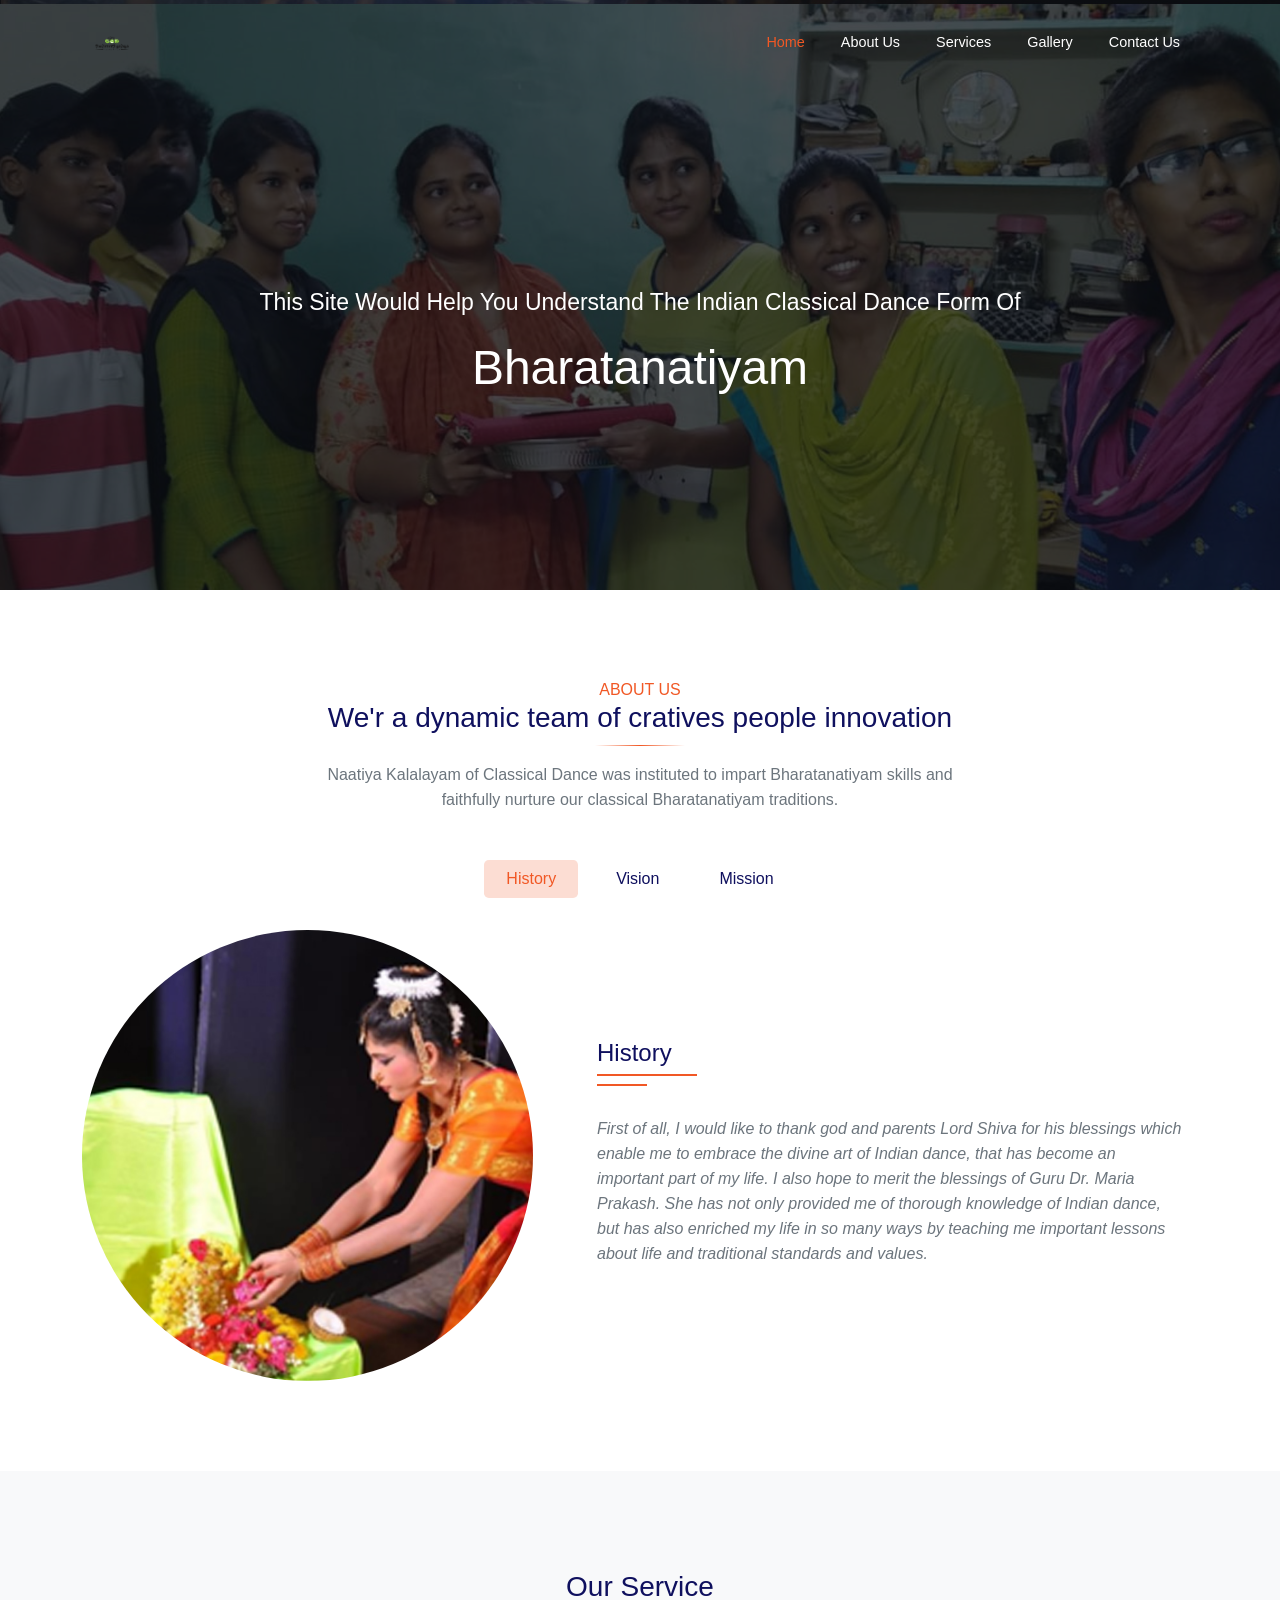
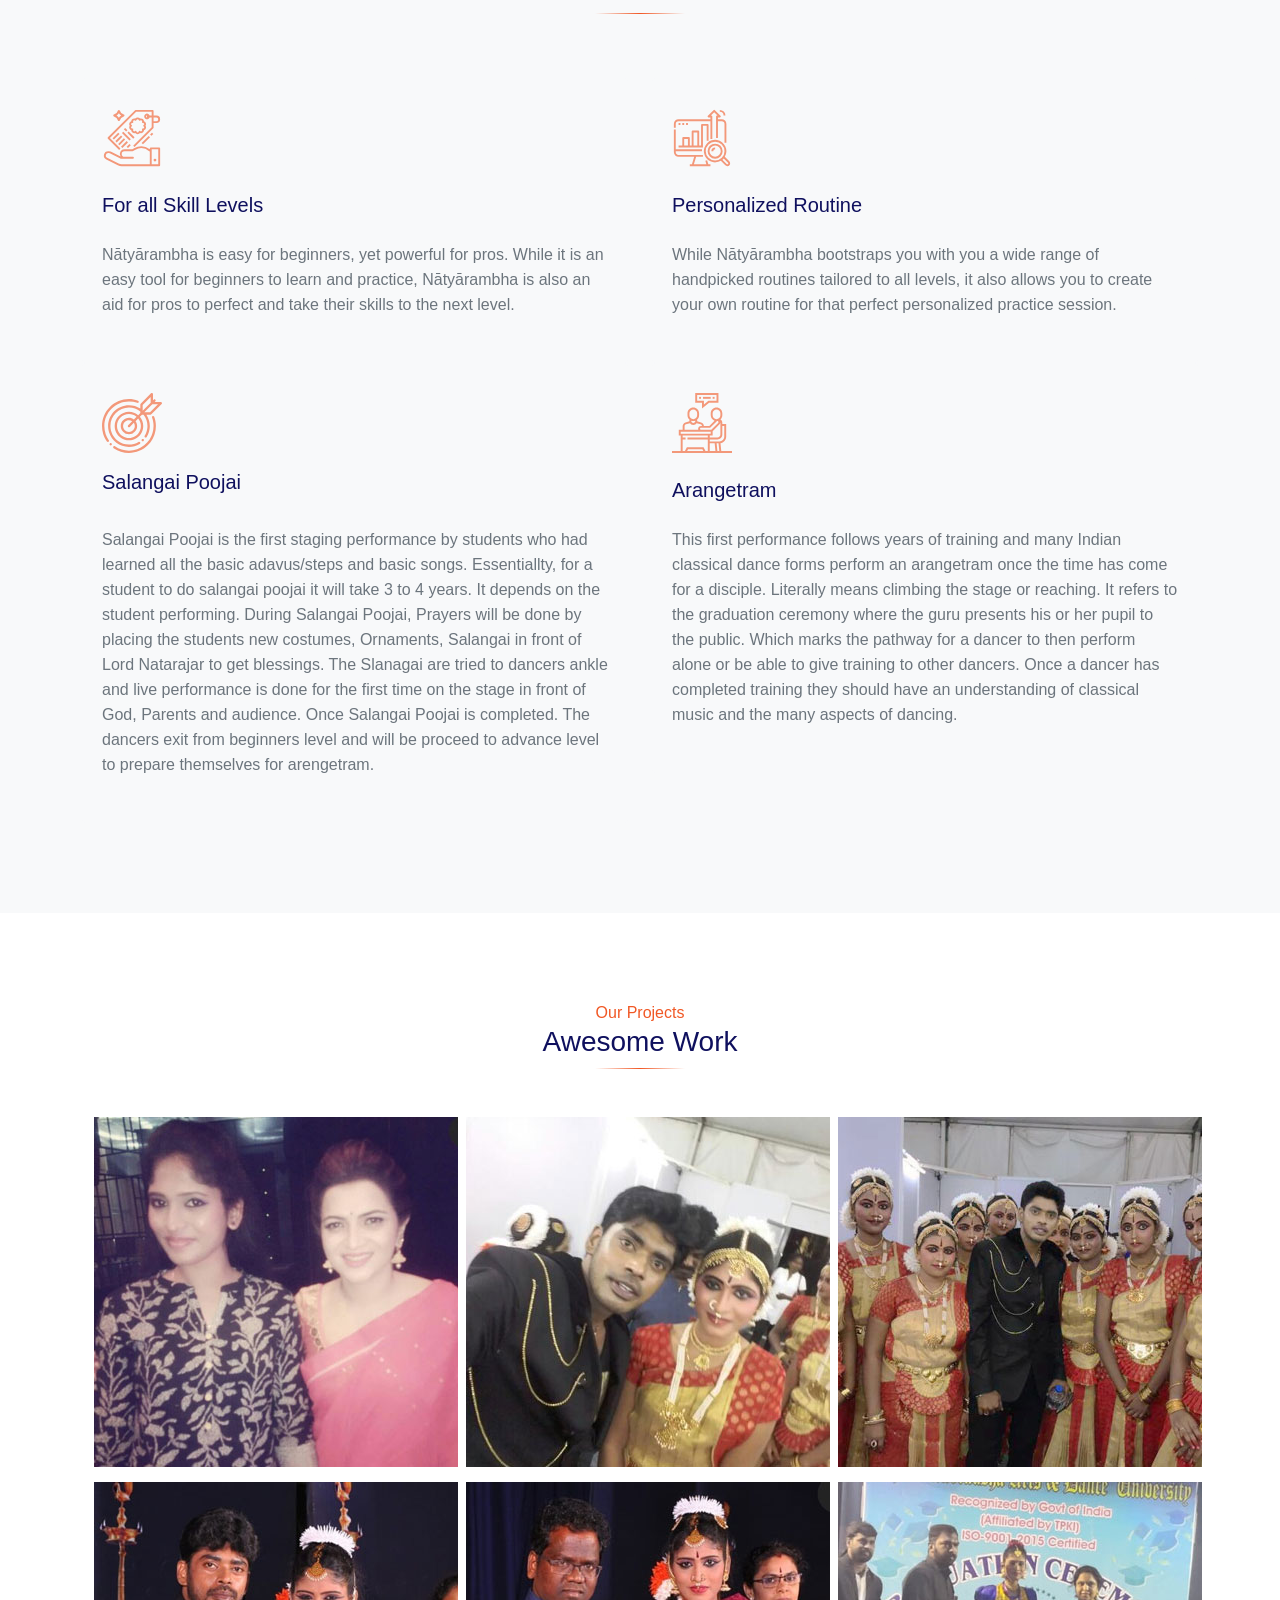
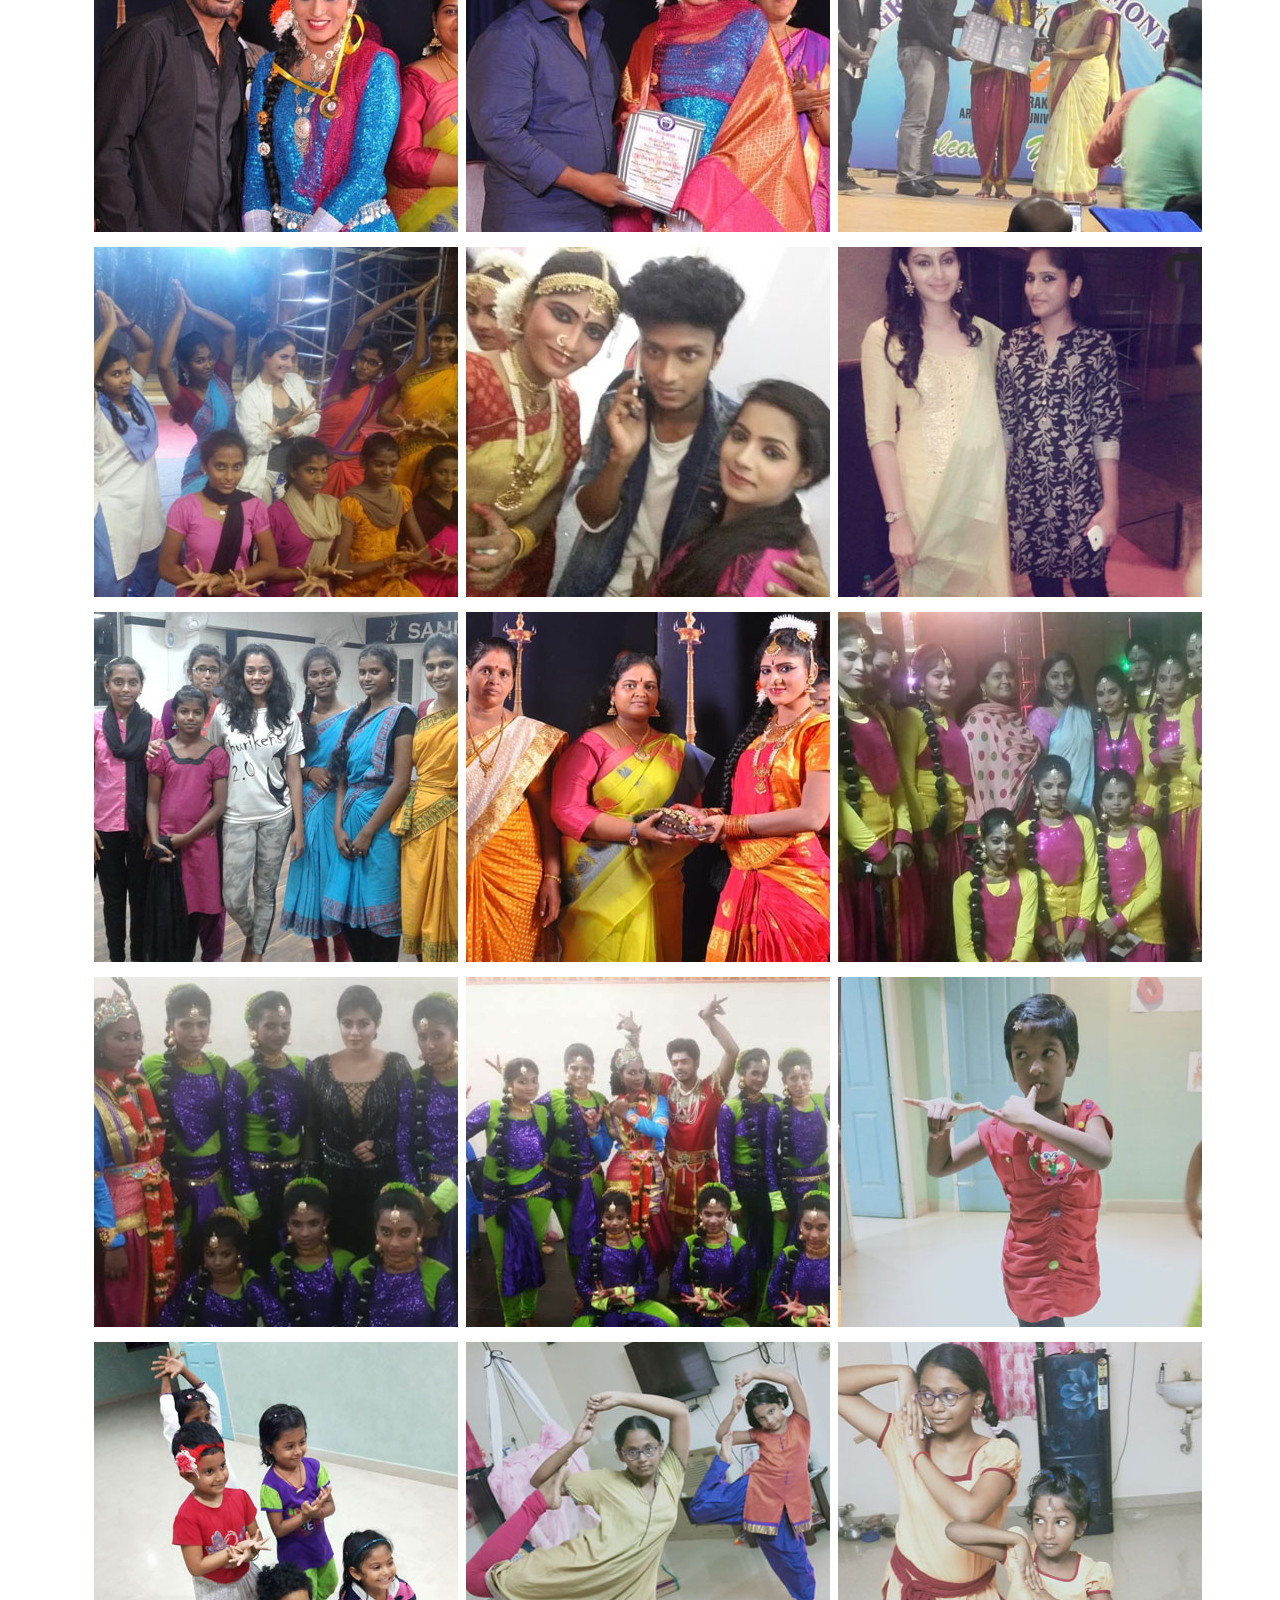
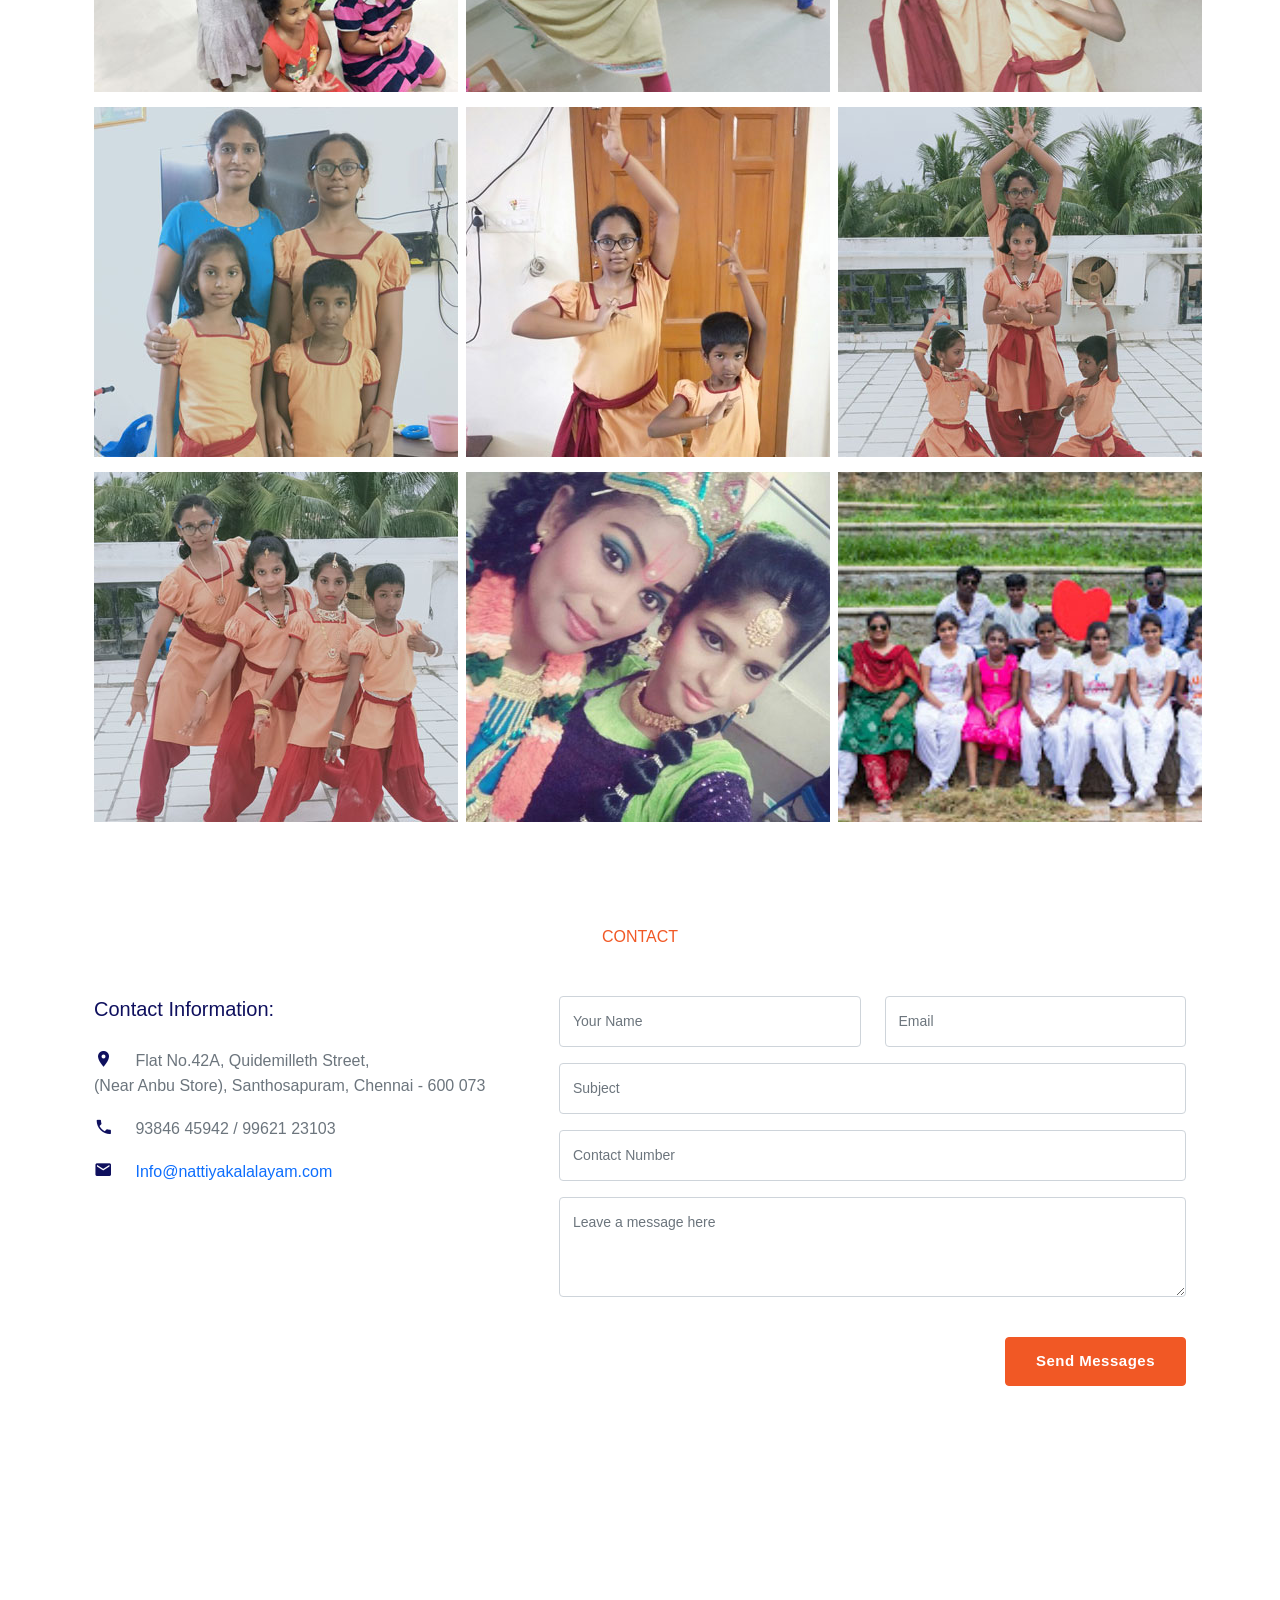
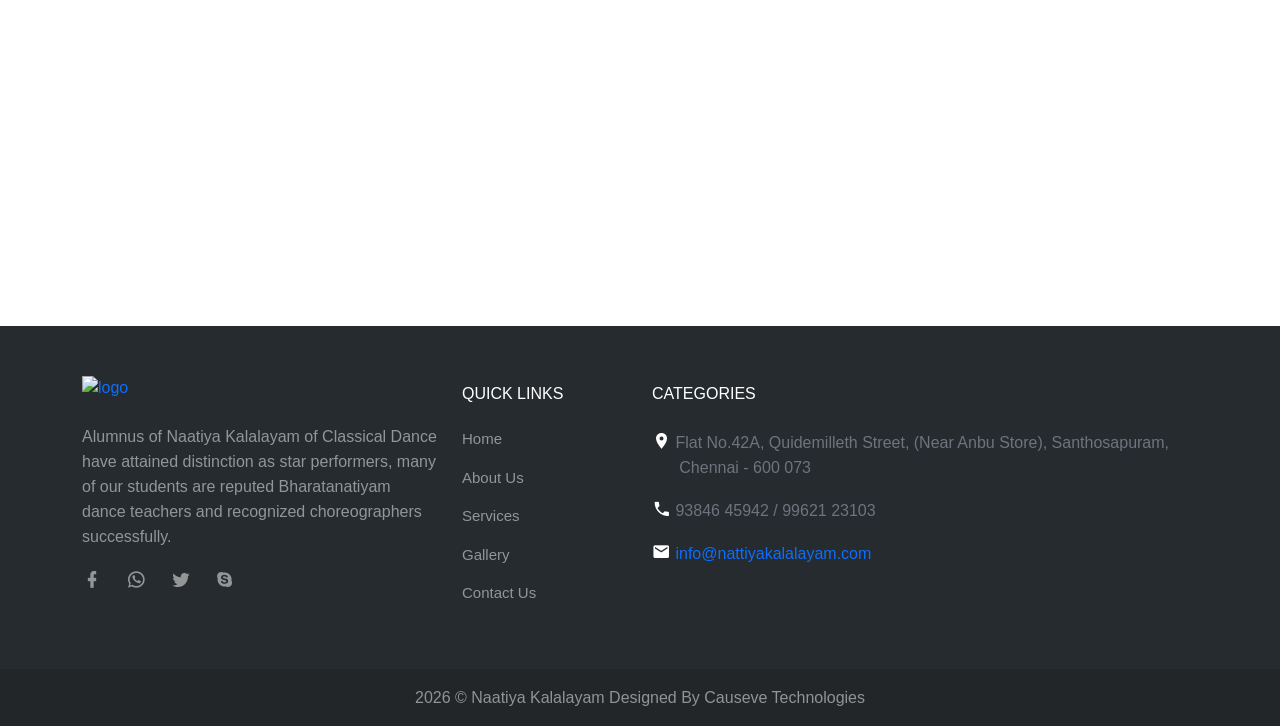
==== commit 4ea51575: "Update index.html" ====
--- a/index.html
+++ b/index.html
@@ -47,8 +47,8 @@
     <nav id="navbar" class="navbar navbar-expand-lg fixed-top sticky">
         <div class="container">
             <a class="navbar-brand" href="#">
-                <img src="THULIRNRITHYALAYA-FOUNDATION-Logo.png" alt="logo" height="60" class="logo-light" />
-                <img src="THULIRNRITHYALAYA-FOUNDATION-Logo.png" alt="logo" height="60" class="logo-dark" />
+                <img src="images/THULIRNRITHYALAYA-FOUNDATION-Logo.png" alt="logo" height="60" class="logo-light" />
+                <img src="images/THULIRNRITHYALAYA-FOUNDATION-Logo.png" alt="logo" height="60" class="logo-dark" />
             </a>
             <button class="navbar-toggler" type="button" data-bs-toggle="collapse" data-bs-target="#navbarCollapse"
                 aria-controls="navbarCollapse" aria-expanded="false" aria-label="Toggle navigation">
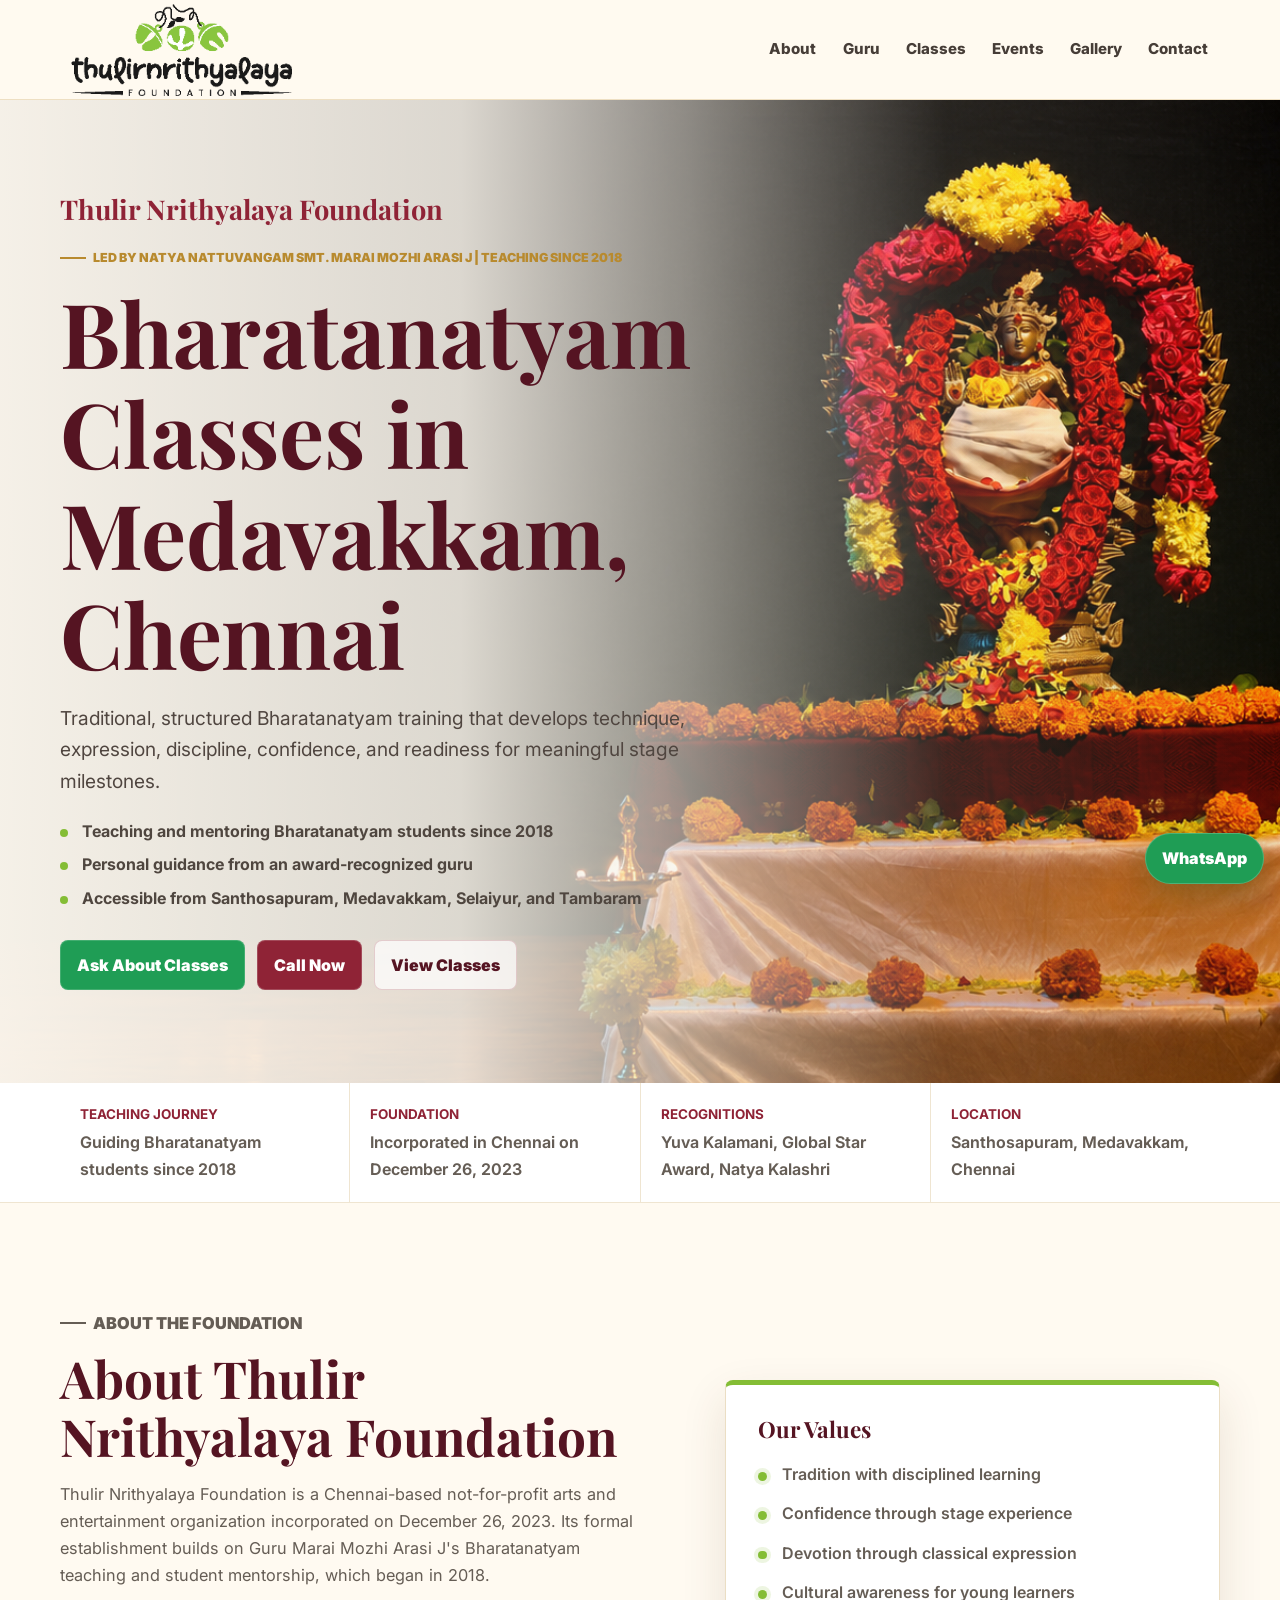
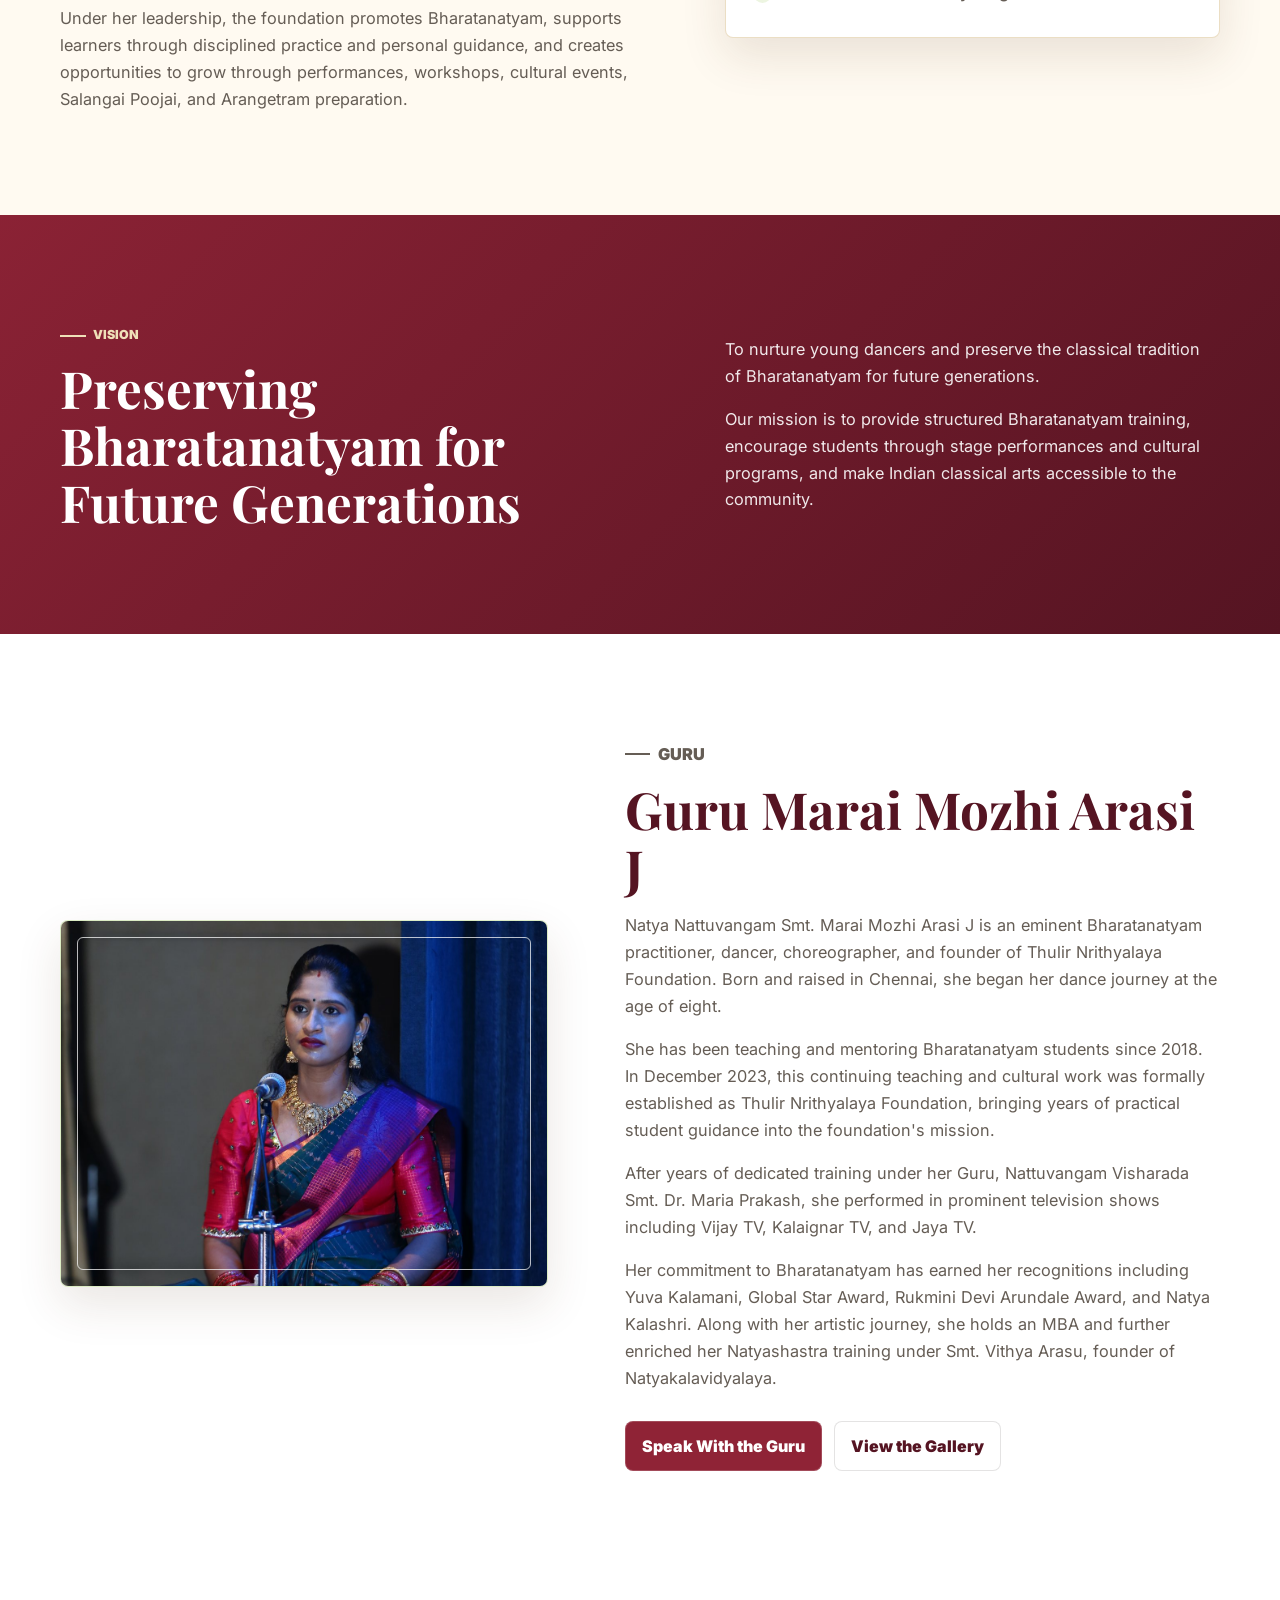
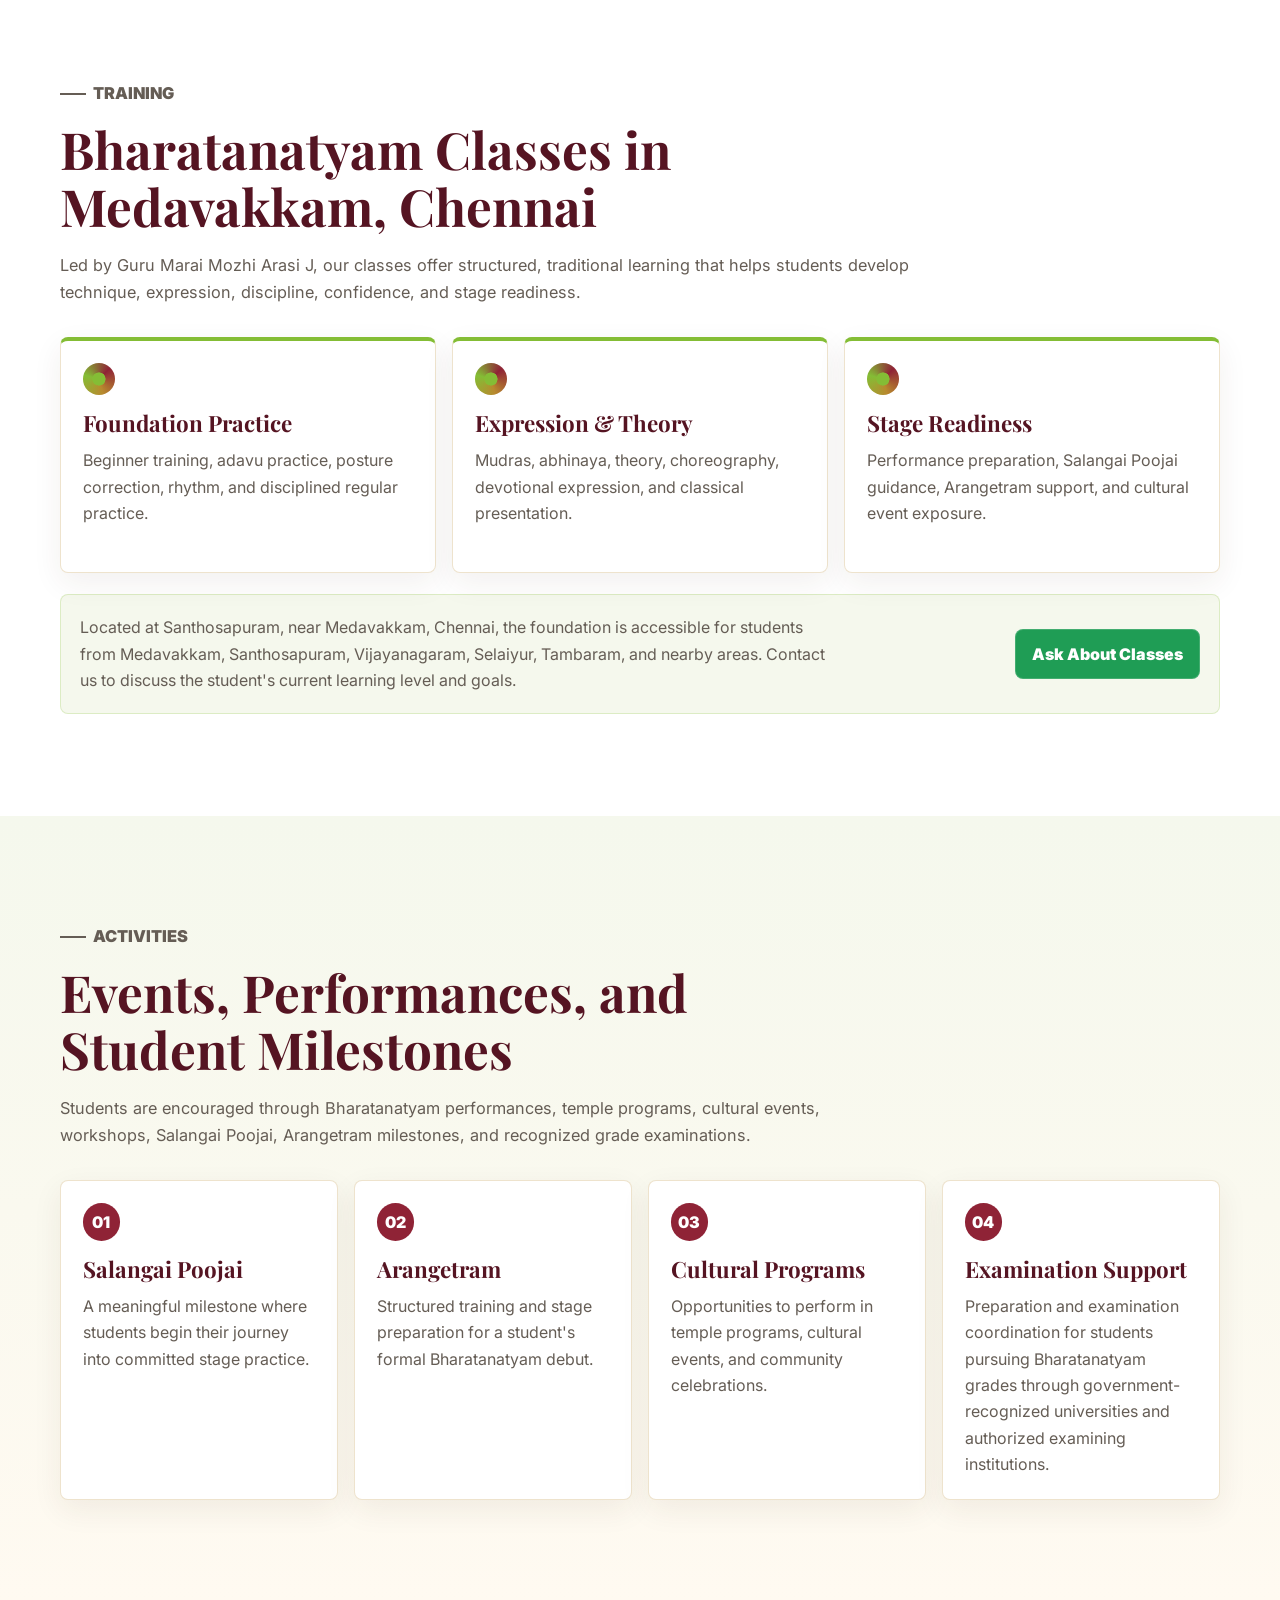
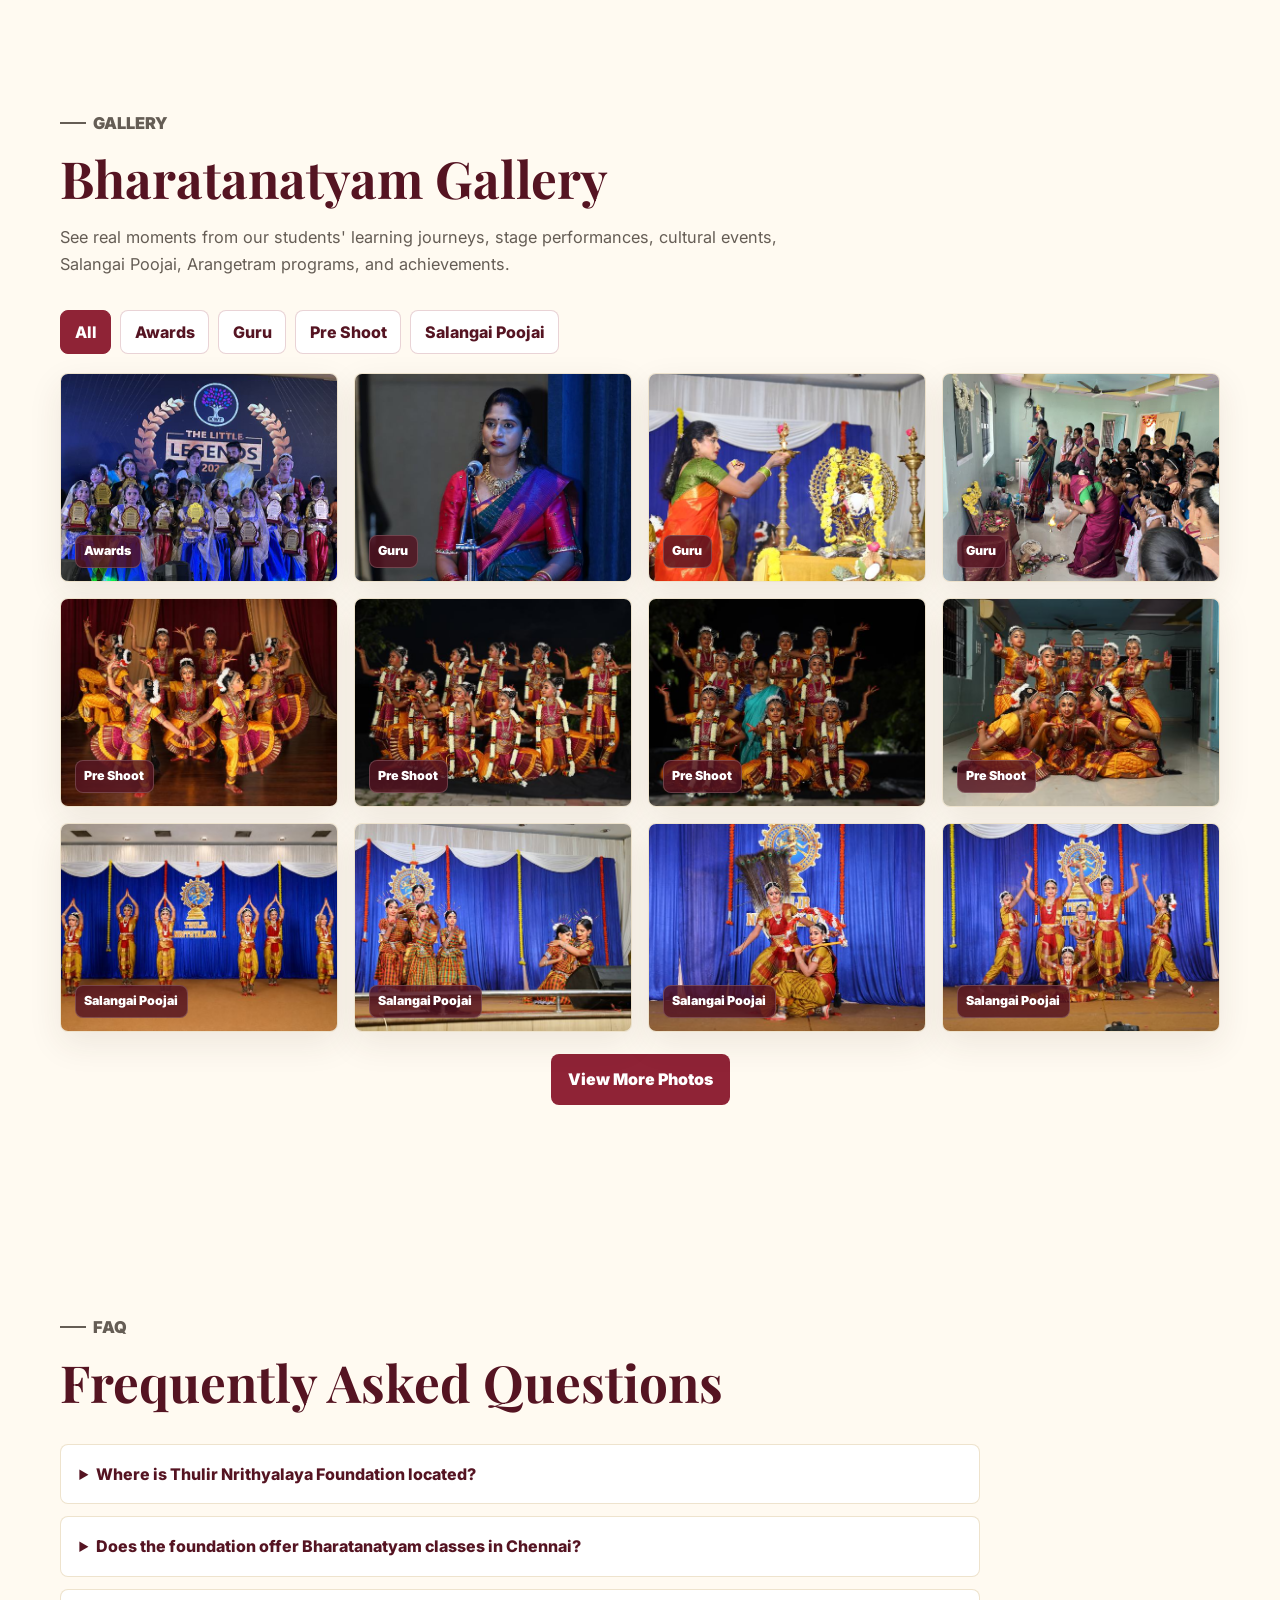
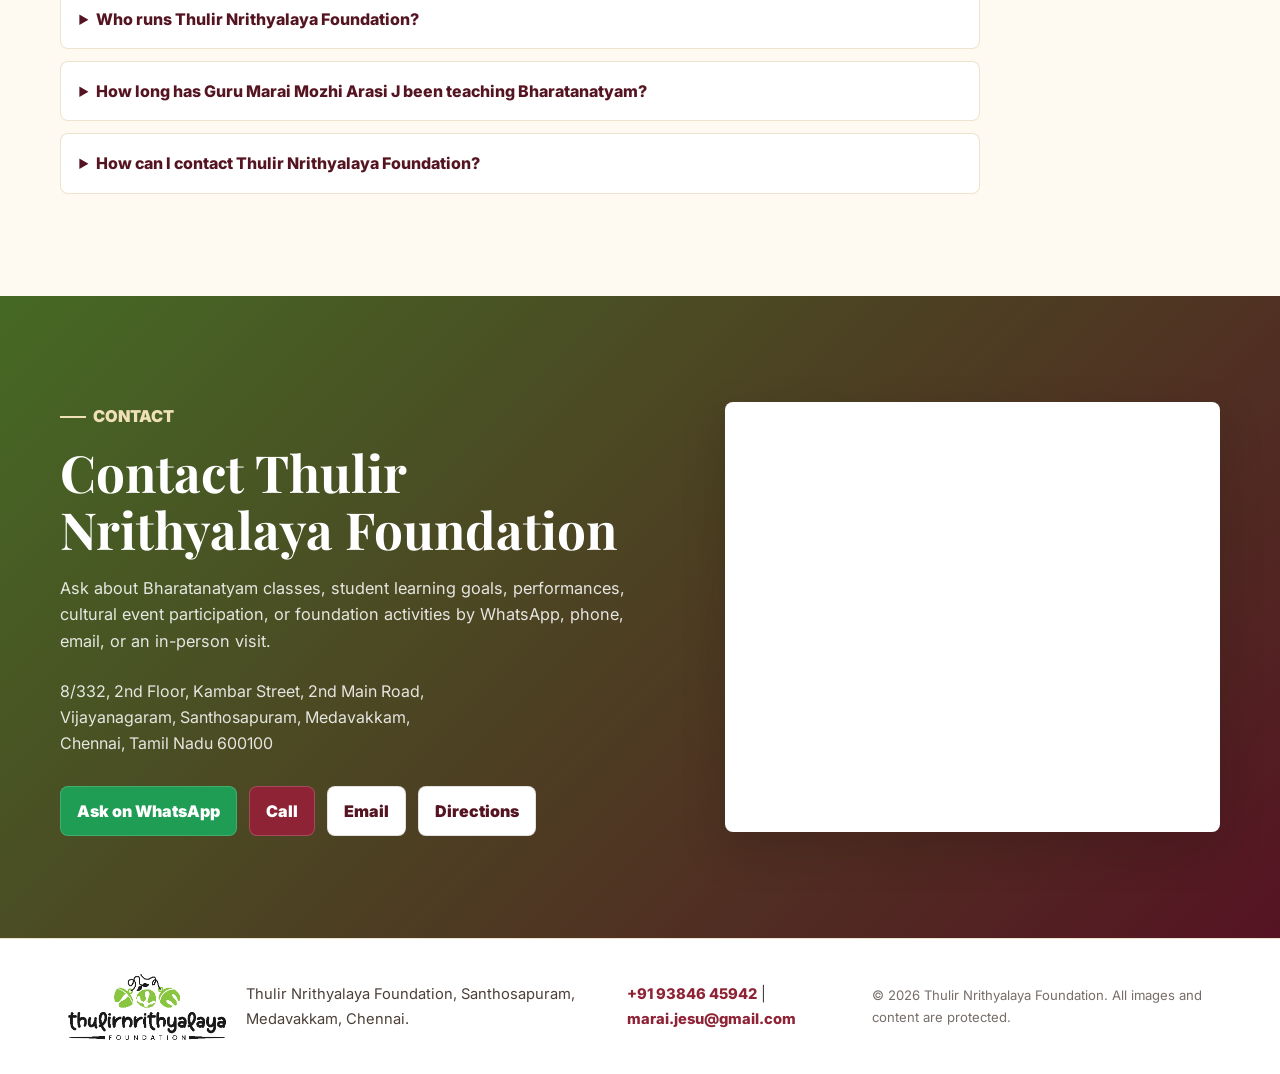
==== commit 4f4261a6: "THULIR NRITHYALAYA WEBSITE V1.0" ====
--- a/index.html
+++ b/index.html
@@ -1,959 +1,490 @@
 <!DOCTYPE html>
 <html lang="en">
-
-
-<!-- Mirrored from www.nattiyakalalayam.com/ by HTTrack Website Copier/3.x [XR&CO'2014], Tue, 26 Dec 2023 18:35:20 GMT -->
-<!-- Added by HTTrack -->
-<meta http-equiv="content-type" content="text/html;charset=UTF-8" /><!-- /Added by HTTrack -->
-
-<head>
-    <meta charset="utf-8" />
-    <title>Elango vin Naatiya Kalalayam</title>
+  <head>
+    <meta charset="UTF-8" />
     <meta name="viewport" content="width=device-width, initial-scale=1.0" />
-    <meta name="description" content="Bharatha Naatiyam" />
-    <meta name="keywords" content="dance for kids" />
-    <meta content="Themesdesign" name="author" />
-
-
-    <!-- favicon -->
-    <link rel="shortcut icon" href="images/favicon.ico" />
-
-    <!--tobii lightbox-->
-    <link rel="stylesheet" href="css/tobii.min.css" type="text/css" />
-
-    <!--tiny slider-->
-    <link rel="stylesheet" href="css/tiny-slider.css" type="text/css" />
-
-    <!-- bootstrap -->
-    <link href="css/bootstrap.min.css" rel="stylesheet" type="text/css" />
-
-    <!--font awesome icon-->
-    <link rel="stylesheet" href="css/font-awesome.min.css" type="text/css" />
-
-    <!-- material Icons -->
-    <link href="css/materialdesignicons.min.css" rel="stylesheet" type="text/css" />
-
-    <!--custom css-->
-    <link href="css/style.css" rel="stylesheet" type="text/css" />
-</head>
-
-<body data-bs-spy="scroll" data-bs-target="#navbar-navlist" data-bs-offset="71">
-    <!--start page Loader -->
-
-    <!--end page Loader -->
-
-
-    <!-- STRAT NAVBAR -->
-    <nav id="navbar" class="navbar navbar-expand-lg fixed-top sticky">
+    <title>Bharatanatyam Classes in Medavakkam, Chennai | Thulir Nrithyalaya Foundation</title>
+    <meta
+      name="description"
+      content="Bharatanatyam classes in Medavakkam, Chennai, led by Guru Marai Mozhi Arasi J, teaching since 2018. Salangai Poojai and Arangetram guidance."
+    />
+    <meta
+      name="keywords"
+      content="Bharatanatyam classes in Chennai, Bharatanatyam classes in Medavakkam, Bharatanatyam classes near Santhosapuram, classical dance school Chennai, Salangai Poojai training Chennai, Arangetram training Chennai"
+    />
+    <meta name="author" content="Thulir Nrithyalaya Foundation" />
+    <meta property="og:title" content="Bharatanatyam Classes in Medavakkam, Chennai | Thulir Nrithyalaya Foundation" />
+    <meta
+      property="og:description"
+      content="Learn Bharatanatyam with Guru Marai Mozhi Arasi J, teaching and mentoring students in Chennai since 2018."
+    />
+    <meta property="og:type" content="website" />
+    <meta property="og:image" content="https://thulirnrithyalaya.org/assets/images/performance.jpg" />
+    <meta property="og:url" content="https://thulirnrithyalaya.org/" />
+    <link rel="canonical" href="https://thulirnrithyalaya.org/" />
+    <link rel="icon" type="image/png" href="assets/images/logo-transparent.png" />
+    <link rel="preconnect" href="https://fonts.googleapis.com" />
+    <link rel="preconnect" href="https://fonts.gstatic.com" crossorigin />
+    <link
+      href="https://fonts.googleapis.com/css2?family=Inter:wght@400;500;600;700&family=Playfair+Display:wght@600;700&display=swap"
+      rel="stylesheet"
+    />
+    <link rel="stylesheet" href="assets/css/styles.css" />
+    <script src="assets/homepage/homepage-data.js" defer></script>
+    <script src="assets/gallery/gallery-data.js" defer></script>
+    <script src="assets/js/main.js" defer></script>
+    <script type="application/ld+json">
+      {
+        "@context": "https://schema.org",
+        "@type": "DanceSchool",
+        "name": "Thulir Nrithyalaya Foundation",
+        "description": "A not-for-profit arts and entertainment organization in Chennai offering Bharatanatyam training, cultural programs, Salangai Poojai preparation, and Arangetram guidance.",
+        "founder": {
+          "@type": "Person",
+          "name": "Marai Mozhi Arasi J",
+          "jobTitle": "Bharatanatyam Guru and Founder",
+          "description": "Teaching and mentoring Bharatanatyam students since 2018."
+        },
+        "foundingDate": "2023-12-26",
+        "telephone": "+91 93846 45942",
+        "email": "marai.jesu@gmail.com",
+        "image": "https://thulirnrithyalaya.org/assets/images/logo-transparent.png",
+        "address": {
+          "@type": "PostalAddress",
+          "streetAddress": "8/332, 2nd Floor, Kambar Street, 2nd Main Road, Vijayanagaram, Santhosapuram, Medavakkam",
+          "addressLocality": "Chennai",
+          "addressRegion": "Tamil Nadu",
+          "postalCode": "600100",
+          "addressCountry": "IN"
+        },
+        "areaServed": ["Chennai", "Medavakkam", "Santhosapuram", "Vijayanagaram", "Selaiyur", "Tambaram"]
+      }
+    </script>
+  </head>
+  <body>
+    <a class="skip-link" href="#main">Skip to content</a>
+
+    <header class="site-header" data-header>
+      <nav class="nav-shell" aria-label="Main navigation">
+        <a class="brand" href="#home" aria-label="Thulir Nrithyalaya Foundation home">
+          <img
+            src="assets/images/logo-transparent.png"
+            alt="Thulir Nrithyalaya Foundation logo"
+            draggable="false"
+          />
+        </a>
+        <button class="nav-toggle" type="button" aria-expanded="false" aria-controls="site-menu" data-nav-toggle>
+          <span class="sr-only">Open menu</span>
+          <span class="menu-icon" aria-hidden="true"></span>
+        </button>
+        <div class="site-menu" id="site-menu" data-site-menu>
+          <a href="#about">About</a>
+          <a href="#guru">Guru</a>
+          <a href="#classes">Classes</a>
+          <a href="#events">Events</a>
+          <a href="#gallery">Gallery</a>
+          <a href="#contact">Contact</a>
+        </div>
+      </nav>
+    </header>
+
+    <main id="main">
+      <section class="hero" id="home" aria-labelledby="hero-title" data-homepage-hero>
+        <div class="hero-carousel" data-homepage-carousel aria-hidden="true">
+          <img class="hero-slide is-active" src="assets/homepage/001N.png" alt="" draggable="false" />
+        </div>
+        <div class="hero-overlay"></div>
+        <div class="hero-inner">
+          <p class="hero-name">Thulir Nrithyalaya Foundation</p>
+          <p class="eyebrow">Led by Natya Nattuvangam Smt. Marai Mozhi Arasi J | Teaching since 2018</p>
+          <h1 id="hero-title">Bharatanatyam Classes in Medavakkam, Chennai</h1>
+          <p class="hero-copy">
+            Traditional, structured Bharatanatyam training that develops technique, expression, discipline,
+            confidence, and readiness for meaningful stage milestones.
+          </p>
+          <ul class="hero-points" aria-label="Training highlights">
+            <li>Teaching and mentoring Bharatanatyam students since 2018</li>
+            <li>Personal guidance from an award-recognized guru</li>
+            <li>Accessible from Santhosapuram, Medavakkam, Selaiyur, and Tambaram</li>
+          </ul>
+          <div class="hero-actions" aria-label="Primary actions">
+            <a
+              class="button primary"
+              href="https://wa.me/919384645942?text=Hello%20Thulir%20Nrithyalaya%20Foundation%2C%20I%20would%20like%20to%20know%20more%20about%20Bharatanatyam%20classes."
+              target="_blank"
+              rel="noopener noreferrer"
+            >
+              Ask About Classes
+            </a>
+            <a class="button secondary" href="tel:+919384645942">
+              Call Now
+            </a>
+            <a class="button ghost" href="#classes">
+              View Classes
+            </a>
+          </div>
+        </div>
+      </section>
+
+      <section class="intro-band" aria-label="Foundation highlights">
+        <div class="container highlight-grid">
+          <div>
+            <strong>Teaching Journey</strong>
+            <span>Guiding Bharatanatyam students since 2018</span>
+          </div>
+          <div>
+            <strong>Foundation</strong>
+            <span>Incorporated in Chennai on December 26, 2023</span>
+          </div>
+          <div>
+            <strong>Recognitions</strong>
+            <span>Yuva Kalamani, Global Star Award, Natya Kalashri</span>
+          </div>
+          <div>
+            <strong>Location</strong>
+            <span>Santhosapuram, Medavakkam, Chennai</span>
+          </div>
+        </div>
+      </section>
+
+      <section class="section about-section" id="about" aria-labelledby="about-title">
+        <div class="container two-column">
+          <div class="section-copy">
+            <p class="eyebrow">About the foundation</p>
+            <h2 id="about-title">About Thulir Nrithyalaya Foundation</h2>
+            <p>
+              Thulir Nrithyalaya Foundation is a Chennai-based not-for-profit arts and entertainment organization
+              incorporated on December 26, 2023. Its formal establishment builds on Guru Marai Mozhi Arasi J's
+              Bharatanatyam teaching and student mentorship, which began in 2018.
+            </p>
+            <p>
+              Under her leadership, the foundation promotes Bharatanatyam, supports learners through disciplined
+              practice and personal guidance, and creates opportunities to grow through performances, workshops,
+              cultural events, Salangai Poojai, and Arangetram preparation.
+            </p>
+          </div>
+          <div class="value-panel" aria-label="Foundation values">
+            <h3>Our Values</h3>
+            <ul class="check-list">
+              <li>Tradition with disciplined learning</li>
+              <li>Confidence through stage experience</li>
+              <li>Devotion through classical expression</li>
+              <li>Cultural awareness for young learners</li>
+            </ul>
+          </div>
+        </div>
+      </section>
+
+      <section class="section split-band" aria-labelledby="mission-title">
+        <div class="container mission-grid">
+          <div>
+            <p class="eyebrow">Vision</p>
+            <h2 id="mission-title">Preserving Bharatanatyam for Future Generations</h2>
+          </div>
+          <div class="mission-list">
+            <p>
+              To nurture young dancers and preserve the classical tradition of Bharatanatyam for future generations.
+            </p>
+            <p>
+              Our mission is to provide structured Bharatanatyam training, encourage students through stage
+              performances and cultural programs, and make Indian classical arts accessible to the community.
+            </p>
+          </div>
+        </div>
+      </section>
+
+      <section class="section guru-section" id="guru" aria-labelledby="guru-title">
+        <div class="container two-column reverse">
+          <div class="portrait-frame">
+            <img
+              src="assets/images/homepage.jpg"
+              alt="Guru Marai Mozhi Arasi J during a Bharatanatyam cultural program"
+              loading="lazy"
+              draggable="false"
+            />
+          </div>
+          <div class="section-copy">
+            <p class="eyebrow">Guru</p>
+            <h2 id="guru-title">Guru Marai Mozhi Arasi J</h2>
+            <p>
+              Natya Nattuvangam Smt. Marai Mozhi Arasi J is an eminent Bharatanatyam practitioner, dancer,
+              choreographer, and founder of Thulir Nrithyalaya Foundation. Born and raised in Chennai, she began her
+              dance journey at the age of eight.
+            </p>
+            <p>
+              She has been teaching and mentoring Bharatanatyam students since 2018. In December 2023, this continuing
+              teaching and cultural work was formally established as Thulir Nrithyalaya Foundation, bringing years of
+              practical student guidance into the foundation's mission.
+            </p>
+            <p>
+              After years of dedicated training under her Guru, Nattuvangam Visharada Smt. Dr. Maria Prakash, she
+              performed in prominent television shows including Vijay TV, Kalaignar TV, and Jaya TV.
+            </p>
+            <p>
+              Her commitment to Bharatanatyam has earned her recognitions including Yuva Kalamani, Global Star Award,
+              Rukmini Devi Arundale Award, and Natya Kalashri. Along with her artistic journey, she holds an MBA and
+              further enriched her Natyashastra training under Smt. Vithya Arasu, founder of Natyakalavidyalaya.
+            </p>
+            <div class="section-actions">
+              <a
+                class="button secondary"
+                href="https://wa.me/919384645942?text=Hello%20Thulir%20Nrithyalaya%20Foundation%2C%20I%20would%20like%20to%20know%20more%20about%20Bharatanatyam%20classes."
+                target="_blank"
+                rel="noopener noreferrer"
+              >
+                Speak With the Guru
+              </a>
+              <a class="button ghost dark" href="#gallery">View the Gallery</a>
+            </div>
+          </div>
+        </div>
+      </section>
+
+      <section class="section classes-section" id="classes" aria-labelledby="classes-title">
         <div class="container">
-            <a class="navbar-brand" href="#">
-                <img src="images/THULIRNRITHYALAYA-FOUNDATION-Logo.png" alt="logo" height="60" class="logo-light" />
-                <img src="images/THULIRNRITHYALAYA-FOUNDATION-Logo.png" alt="logo" height="60" class="logo-dark" />
+          <div class="section-heading">
+            <p class="eyebrow">Training</p>
+            <h2 id="classes-title">Bharatanatyam Classes in Medavakkam, Chennai</h2>
+            <p>
+              Led by Guru Marai Mozhi Arasi J, our classes offer structured, traditional learning that helps students
+              develop technique, expression, discipline, confidence, and stage readiness.
+            </p>
+          </div>
+          <div class="training-grid">
+            <article class="training-card">
+              <h3>Foundation Practice</h3>
+              <p>Beginner training, adavu practice, posture correction, rhythm, and disciplined regular practice.</p>
+            </article>
+            <article class="training-card">
+              <h3>Expression & Theory</h3>
+              <p>Mudras, abhinaya, theory, choreography, devotional expression, and classical presentation.</p>
+            </article>
+            <article class="training-card">
+              <h3>Stage Readiness</h3>
+              <p>Performance preparation, Salangai Poojai guidance, Arangetram support, and cultural event exposure.</p>
+            </article>
+          </div>
+          <div class="local-note">
+            <p>
+              Located at Santhosapuram, near Medavakkam, Chennai, the foundation is accessible for students from
+              Medavakkam, Santhosapuram, Vijayanagaram, Selaiyur, Tambaram, and nearby areas. Contact us to discuss the
+              student's current learning level and goals.
+            </p>
+            <a
+              class="button primary"
+              href="https://wa.me/919384645942?text=Hello%20Thulir%20Nrithyalaya%20Foundation%2C%20I%20would%20like%20to%20know%20more%20about%20Bharatanatyam%20classes."
+              target="_blank"
+              rel="noopener noreferrer"
+            >
+              Ask About Classes
             </a>
-            <button class="navbar-toggler" type="button" data-bs-toggle="collapse" data-bs-target="#navbarCollapse"
-                aria-controls="navbarCollapse" aria-expanded="false" aria-label="Toggle navigation">
-                <span class="mdi mdi-menu"></span>
-            </button>
-            <!--end button-->
-            <div class="collapse navbar-collapse" id="navbarCollapse">
-                <ul id="navbar-navlist" class="navbar-nav ms-auto">
-                    <li class="nav-item">
-                        <a class="nav-link active" href="#home">Home</a>
-                    </li>
-                    <li class="nav-item">
-                        <a class="nav-link" href="#about">About Us</a>
-                    </li>
-                    <li class="nav-item">
-                        <a class="nav-link" href="#feature">Services</a>
-                    </li>
-                    <!--  <li class="nav-item">
-                        <a class="nav-link" href="#client">Admission</a>
-                    </li> -->
-                    <li class="nav-item">
-                        <a class="nav-link" href="#portfolio">Gallery</a>
-                    </li>
-                    <li class="nav-item">
-                        <a class="nav-link" href="#contact">Contact Us</a>
-                    </li>
-                </ul>
-                <!--end navbar nav-->
-                <!-- <div class="login-btn ms-lg-4 mt-2 mt-lg-0">
-                    <button type="button" class="btn btn-primary rounded-pill btn-sm" data-bs-toggle="modal"
-                        data-bs-target="#login">
-                        login
-                    </button>
-                </div> -->
+          </div>
+        </div>
+      </section>
+
+      <section class="section events-section" id="events" aria-labelledby="events-title">
+        <div class="container">
+          <div class="section-heading compact">
+            <p class="eyebrow">Activities</p>
+            <h2 id="events-title">Events, Performances, and Student Milestones</h2>
+            <p>
+              Students are encouraged through Bharatanatyam performances, temple programs, cultural events, workshops,
+              Salangai Poojai, Arangetram milestones, and recognized grade examinations.
+            </p>
+          </div>
+          <div class="milestone-grid">
+            <article>
+              <span>01</span>
+              <h3>Salangai Poojai</h3>
+              <p>A meaningful milestone where students begin their journey into committed stage practice.</p>
+            </article>
+            <article>
+              <span>02</span>
+              <h3>Arangetram</h3>
+              <p>Structured training and stage preparation for a student's formal Bharatanatyam debut.</p>
+            </article>
+            <article>
+              <span>03</span>
+              <h3>Cultural Programs</h3>
+              <p>Opportunities to perform in temple programs, cultural events, and community celebrations.</p>
+            </article>
+            <article>
+              <span>04</span>
+              <h3>Examination Support</h3>
+              <p>
+                Preparation and examination coordination for students pursuing Bharatanatyam grades through
+                government-recognized universities and authorized examining institutions.
+              </p>
+            </article>
+          </div>
+
+          <div class="event-archive" aria-labelledby="archive-title" data-event-archive hidden>
+            <div>
+              <p class="eyebrow">Year-wise gallery</p>
+              <h3 id="archive-title">Event Archive</h3>
+              <p>
+                Explore Thulir Nrithyalaya Foundation activities year by year as new event photos are added.
+              </p>
             </div>
-            <!--end collapse-->
-        </div>
-        <!--end container-->
-    </nav>
-    <!-- END NAVBAR -->
-
-    <!--START Hero-->
-    <section class="bg-hero3" id="home" style="background-image: url('images/bg-home/home3.jpg');">
-        <div class="bg-overlay"></div>
+            <div class="event-list" data-event-list></div>
+          </div>
+        </div>
+      </section>
+
+      <section class="section gallery-section" id="gallery" aria-labelledby="gallery-title">
         <div class="container">
-            <div class="row justify-content-center">
-                <div class="col-lg-10">
-                    <div class="hero-contact text-center text-white">
-                        <p class="hero-sub text-capitalize f-24">This Site would help you understand the Indian
-                            classical dance form of</p>
-                        <h1 class="hero-heading display-5 text-capitalize mt-4 font-weight-500">Bharatanatiyam</h1>
-                        <!--  <p class="text-white-50 mt-4 mx-5"> . 
-                           
-                        </p> -->
-                        <!--  <div class="d-lg-flex mt-4 pt-3 justify-content-center">
-                            <a href="#" class="btn btn-primary rounded-pill mt-3 mt-lg-0">Discover More</a>
-                            <div class="d-flex align-items-center justify-content-center live-demo ms-3 ms-lg-0 mt-3 mt-lg-0">
-                                <div class="play me-3">
-                                    <a href="#introvideo" data-bs-toggle="modal">
-                                        <i class="mdi mdi-play text-white"></i>
-                                    </a>
-                                </div>
-                                <h5 class="text-white mb-0">Live Demo</h5>
-                            </div>
-                        </div> -->
-                    </div>
-                    <!--end homt-title-->
-                </div>
+          <div class="section-heading compact">
+            <p class="eyebrow">Gallery</p>
+            <h2 id="gallery-title">Bharatanatyam Gallery</h2>
+            <p>
+              See real moments from our students' learning journeys, stage performances, cultural events, Salangai
+              Poojai, Arangetram programs, and achievements.
+            </p>
+          </div>
+          <div class="gallery-controls" data-gallery-filters hidden aria-label="Filter gallery by category"></div>
+          <div class="gallery-grid" data-gallery aria-live="polite">
+            <p class="gallery-empty">Gallery photos will appear here after the gallery list is generated.</p>
+          </div>
+          <div class="gallery-more-row">
+            <button class="button gallery-more" type="button" data-gallery-more hidden>View More Photos</button>
+          </div>
+        </div>
+      </section>
+
+      <section class="section faq-section" aria-labelledby="faq-title">
+        <div class="container">
+          <div class="section-heading compact">
+            <p class="eyebrow">FAQ</p>
+            <h2 id="faq-title">Frequently Asked Questions</h2>
+          </div>
+          <div class="faq-list">
+            <details>
+              <summary>Where is Thulir Nrithyalaya Foundation located?</summary>
+              <p>
+                Thulir Nrithyalaya Foundation is located at 8/332, 2nd Floor, Kambar Street, 2nd Main Road,
+                Vijayanagaram, Santhosapuram, Medavakkam, Chennai, Tamil Nadu 600100.
+              </p>
+            </details>
+            <details>
+              <summary>Does the foundation offer Bharatanatyam classes in Chennai?</summary>
+              <p>
+                Yes. The foundation offers structured Bharatanatyam training in adavus, mudras, abhinaya, rhythm,
+                theory, and performance preparation.
+              </p>
+            </details>
+            <details>
+              <summary>Who runs Thulir Nrithyalaya Foundation?</summary>
+              <p>
+                The foundation is actively led by Natya Nattuvangam Smt. Marai Mozhi Arasi J, a Bharatanatyam
+                practitioner, dancer, choreographer, and mentor.
+              </p>
+            </details>
+            <details>
+              <summary>How long has Guru Marai Mozhi Arasi J been teaching Bharatanatyam?</summary>
+              <p>
+                She has been teaching and mentoring Bharatanatyam students since 2018. Thulir Nrithyalaya Foundation
+                was later formally incorporated in Chennai on December 26, 2023.
+              </p>
+            </details>
+            <details>
+              <summary>How can I contact Thulir Nrithyalaya Foundation?</summary>
+              <p>
+                You can call or WhatsApp +91 93846 45942, or email marai.jesu@gmail.com.
+              </p>
+            </details>
+          </div>
+        </div>
+      </section>
+
+      <section class="section contact-section" id="contact" aria-labelledby="contact-title">
+        <div class="container contact-grid">
+          <div class="contact-copy">
+            <p class="eyebrow">Contact</p>
+            <h2 id="contact-title">Contact Thulir Nrithyalaya Foundation</h2>
+            <p>
+              Ask about Bharatanatyam classes, student learning goals, performances, cultural event participation, or
+              foundation activities by WhatsApp, phone, email, or an in-person visit.
+            </p>
+            <address>
+              8/332, 2nd Floor, Kambar Street, 2nd Main Road,<br />
+              Vijayanagaram, Santhosapuram, Medavakkam,<br />
+              Chennai, Tamil Nadu 600100
+            </address>
+            <div class="contact-actions">
+              <a
+                class="button primary"
+                href="https://wa.me/919384645942?text=Hello%20Thulir%20Nrithyalaya%20Foundation%2C%20I%20would%20like%20to%20know%20more%20about%20Bharatanatyam%20classes."
+                target="_blank"
+                rel="noopener noreferrer"
+              >
+                Ask on WhatsApp
+              </a>
+              <a class="button secondary" href="tel:+919384645942">
+                Call
+              </a>
+              <a class="button ghost dark" href="mailto:marai.jesu@gmail.com">
+                Email
+              </a>
+              <a
+                class="button ghost dark"
+                href="https://www.google.com/maps/search/?api=1&query=8%2F332%2C%202nd%20Floor%2C%20Kambar%20Street%2C%202nd%20Main%20Road%2C%20Vijayanagaram%2C%20Santhosapuram%2C%20Medavakkam%2C%20Chennai%2C%20Tamil%20Nadu%20600100"
+                target="_blank"
+                rel="noopener noreferrer"
+              >
+                Directions
+              </a>
             </div>
-            <!--end row-->
-        </div>
-        <!--end container-->
-    </section>
-    <!--END HOME-->
-
-    <!--START ABOUT US-->
-    <section class="section" id="about">
-        <div class="container">
-            <div class="row justify-content-center">
-                <div class="col-lg-8">
-                    <div class="about-title text-center mb-5">
-                        <h6 class="text-primary text-uppercase mb-0">About Us</h6>
-                        <h3 class="title-heading">We'r a dynamic team of cratives people innovation</h3>
-                        <div class="title-border"></div>
-                        <p class="text-muted pt-3 mx-md-5"> Naatiya Kalalayam of Classical Dance was instituted to
-                            impart Bharatanatiyam skills and faithfully nurture our classical Bharatanatiyam traditions.
-
-
-
-
-                        </p>
-                    </div>
-                    <!--end about-title-->
-                </div>
-                <!--end col-->
-            </div>
-            <!--end row-->
-            <div class="row">
-                <div class="col-lg-12">
-                    <div class="d-flex justify-content-center mb-4 pb-2">
-                        <ul class="nav nav-pills about-tab" id="aboutus" role="tablist">
-                            <li class="nav-item" role="presentation">
-                                <button class="nav-link rounded-3 active" id="history-tab" data-bs-toggle="pill"
-                                    data-bs-target="#history" type="button" role="tab" aria-controls="history"
-                                    aria-selected="true">History</button>
-                                <!--end nav-link-->
-                            </li>
-                            <!--end nav-item-->
-                            <li class="nav-item mx-3" role="presentation">
-                                <button class="nav-link rounded-3" id="vision-tab" data-bs-toggle="pill"
-                                    data-bs-target="#vision" type="button" role="tab" aria-controls="vision"
-                                    aria-selected="false">Vision</button>
-                                <!--end nav-link-->
-                            </li>
-                            <!--end nav-item-->
-                            <li class="nav-item" role="presentation">
-                                <button class="nav-link rounded-3" id="mission-tab" data-bs-toggle="pill"
-                                    data-bs-target="#mission" type="button" role="tab" aria-controls="mission"
-                                    aria-selected="false">Mission</button>
-                                <!--end nav-link-->
-                            </li>
-                            <!--end nav-item-->
-                        </ul>
-                        <!--nav-->
-                    </div>
-                    <div class="tab-content about-content" id="tabContent">
-                        <div class="tab-pane fade show active" id="history" role="tabpanel"
-                            aria-labelledby="history-tab">
-                            <div class="row align-items-center">
-                                <div class="col-md-5">
-                                    <div class="history-img text-lg-end text-center mb-4 mb-lg-0">
-                                        <img src="images/history.jpg" alt="history" class="img-fluid rounded-circle" />
-                                    </div>
-                                </div>
-                                <!--end col-->
-                                <div class="col-md-7">
-                                    <div class="card border-0 p-3 ms-lg-4">
-                                        <h4 class="about-title">History</h4>
-                                        <p class="mt-4 pt-3 text-muted mb-2"><em>First of all, I would like to thank god
-                                                and parents Lord Shiva for his blessings which enable me to embrace the
-                                                divine art of Indian dance, that has become an important part of my
-                                                life. I also hope to merit the blessings of Guru Dr. Maria Prakash. She
-                                                has not only provided me of thorough knowledge of Indian dance, but has
-                                                also enriched my life in so many ways by teaching me important lessons
-                                                about life and traditional standards and values.
-                                            </em></p>
-                                        <!-- <p class="text-muted">
-                                           Our dance school trains students of various age groups through an established program with multiple levels of training and skill level. The school regularly presents “Nrithya Sandhya” (evening of dance), a stage performance by students.
-                                        </p> -->
-                                        <!-- <div class="d-flex">
-                                            <div class="about-social">
-                                                <a href="#" class="text-primary">
-                                                    <i class="mdi mdi-facebook"></i>
-                                                </a>
-                                            </div>
-                                            <div class="about-social mx-2">
-                                                <a href="#" class="text-primary"><i class="mdi mdi-google"></i> </a>
-                                            </div>
-                                            <div class="about-social">
-                                                <a href="#" class="text-primary"><i class="mdi mdi-instagram"></i> </a>
-                                            </div>
-                                        </div> -->
-                                        <!-- <div class="mt-3">
-                                            <a href="#" class="text-primary">Learn More <span
-                                                    class="f-20">&#8594;</span></a>
-                                        </div> -->
-                                    </div>
-                                    <!--end card-->
-                                </div>
-                                <!--end col-->
-                            </div>
-                            <!--end row-->
-                        </div>
-                        <div class="tab-pane fade" id="vision" role="tabpanel" aria-labelledby="vision-tab">
-                            <div class="row align-items-center">
-                                <div class="col-md-7">
-                                    <div class="card border-0 p-3 me-lg-4">
-                                        <h4 class="about-title">Vision</h4>
-                                        <p class="mt-4 pt-3 text-muted mb-2"><em><!-- Lorem Ipsum has been the industry's
-                                                standard dummy text ever make a type since the 1500s. --></em></p>
-                                        <p class="text-muted">
-                                            We envision Dance with Joy Studios to provide support for the community with
-                                            uplifting activities, Opportunities for joyful present moment engagement,
-                                            Providing excellence in educational, cultural and recreational experiences.
-                                            We will provide opportunities for connecting with art, nature, music, dance
-                                            and other positive activities, while celebrating creativity and diversity in
-                                            a supportive joyful community.
-                                        </p>
-                                        <!--  <a href="#" class="text-primary">Learn More <span
-                                                class="f-20">&#8594;</span></a> -->
-                                    </div>
-                                    <!--end card-->
-                                </div>
-                                <!--end col-->
-                                <div class="col-md-5">
-                                    <div class="vision-img text-lg-end text-center mb-4 mb-lg-0">
-                                        <img src="images/vision.png" alt="vision" class="img-fluid rounded-circle" />
-                                    </div>
-                                </div>
-                                <!--end col-->
-                            </div>
-                            <!--end row-->
-                        </div>
-                        <!--end vision-tab-->
-                        <div class="tab-pane fade mission-tab" id="mission" role="tabpanel"
-                            aria-labelledby="mission-tab">
-                            <div class="row align-items-center">
-                                <div class="col-md-5">
-                                    <div class="mission-img text-lg-end text-center mb-4 mb-lg-0">
-                                        <img src="images/mission.jpg" alt="mission" class="img-fluid rounded-circle" />
-                                    </div>
-                                </div>
-                                <!--end col-->
-                                <div class="col-md-7">
-                                    <div class="card border-0 p-3 ms-lg-4">
-                                        <h4 class="mb-4 pb-2 about-title">Our Mission</h4>
-                                        <div class="mission-box mt-3">
-                                            <div class="d-flex align-items-center">
-                                                <i class="mdi mdi-eye mission-icon" aria-hidden="true"></i>
-                                                <div class="ms-3">
-                                                    <!--<h5 class="mb-0">Vision</h5>-->
-                                                    <p class="text-muted mb-0">Our mission is to nstill a great love of
-                                                        dance, While inspiring self-confidence, discipline and respect
-                                                        of the performing arts. We provide a solid technical foundation
-                                                        for the developing dancer. We advocate the study of classical
-                                                        Ballet as a foundation to instill an awareness of poise,
-                                                        alignment and technique. Our goal is to give each individual
-                                                        dancer the tools they need to take dance as far as they dream to
-                                                        take it. We believe if you can dream it you can achieve it! Our
-                                                        instructors are skilled at identifying the specific needs of
-                                                        each student. We beleive in an enriching education and we
-                                                        recognize that every student has something to offer the arts and
-                                                        the arts has something to every student.</p>
-                                                </div>
-                                            </div>
-                                        </div>
-                                        <!--end mission-box-->
-                                        <!-- <div class="mission-box ms-lg-4">
-                                            <div class="d-flex align-items-center">
-                                                <div class="mission-icon">
-                                                    <i class="mdi mdi-rocket" aria-hidden="true"></i>
-                                                </div>
-                                                <div class="ms-3">
-                                                    <h5 class="mb-0">Mission</h5>
-                                                    <p class="text-muted mb-0">Lorem Ipsum is text printing and
-                                                        typesetting.</p>
-                                                </div>
-                                            </div>
-                                        </div> -->
-                                        <!--end mission-box-->
-                                        <!--  <div class="mission-box">
-                                            <div class="d-flex align-items-center">
-                                                <div class="mission-icon">
-                                                    <i class="mdi mdi-bullseye" aria-hidden="true"></i>
-                                                </div>
-                                                <div class="ms-3">
-                                                    <h5 class="mb-0">Goal</h5>
-                                                    <p class="text-muted mb-0">Lorem Ipsum is text printing and
-                                                        typesetting.</p>
-                                                </div>
-                                            </div>
-                                        </div> -->
-                                        <!--end mission-box-->
-                                    </div>
-                                    <!--end card-->
-                                </div>
-                                <!--end col-->
-                            </div>
-                            <!--end row-->
-                        </div>
-                        <!--end mission-tab-->
-                    </div>
-                </div>
-                <!--end col-->
-            </div>
-            <!--end row-->
-        </div>
-        <!--end container-->
-    </section>
-    <!--END ABOUT US-->
-
-    <!--START FEATURES-->
-    <section class="section bg-light" id="feature">
-        <div class="container">
-            <div class="row justify-content-center">
-                <div class="col-lg-7">
-                    <div class="text-center mb-5 pb-3">
-                        <!--  <h6 class="text-uppercase text-primary mb-0">Our Service</h6> -->
-                        <h3 class="mt-2 title-heading">Our Service</h3>
-                        <div class="title-border"></div>
-                        <!-- <p class="text-muted mt-3 mx-md-5">Lorem Ipsum is simply dummy text of the printing and
-                            typesetting industry. Lorem Ipsum has been the industry's standard.</p> -->
-                    </div>
-                </div>
-                <!--end col-->
-            </div>
-            <!--end row-->
-            <div class="row">
-                <div class="col-lg-6 col-md-6">
-                    <div class="card feature-box border-0 overflow-hidden mt-3 mt-lg-0">
-                        <div class="feature-icon">
-                            <img src="images/features/branding.svg" alt="branding" height="60" />
-                        </div>
-                        <div class="bg-feature-icon position-absolute">
-                            <img src="images/features/branding.svg" alt="branding" height="130" />
-                        </div>
-                        <h5 class="mt-4">For all Skill Levels</h5>
-                        <p class="mt-3 text-muted">Nātyārambha is easy for beginners, yet powerful for pros. While it is
-                            an easy tool for beginners to learn and practice, Nātyārambha is also an aid for pros to
-                            perfect and take their skills to the next level.</p>
-                    </div>
-                    <!--end feature-box-->
-                </div>
-                <!--end col-->
-                <div class="col-lg-6 col-md-6">
-                    <div class="card feature-box border-0 overflow-hidden mt-3 mt-lg-0">
-                        <div class="feature-icon">
-                            <img src="images/features/growth.svg" alt="growth" height="60" />
-                        </div>
-                        <div class="bg-feature-icon position-absolute">
-                            <img src="images/features/growth.svg" alt="growth" height="130" />
-                        </div>
-                        <h5 class="mt-4">Personalized Routine</h5>
-                        <p class="mt-3 text-muted">While Nātyārambha bootstraps you with you a wide range of handpicked
-                            routines tailored to all levels, it also allows you to create your own routine for that
-                            perfect personalized practice session.</p>
-                    </div>
-                    <!--end feature-box-->
-                </div>
-                <!--end col-->
-                <div class="col-lg-6 col-md-6">
-                    <div class="card feature-box border-0 overflow-hidden mt-3 mt-lg-0">
-                        <div class="feature-icon">
-                            <img src="images/features/strategy.svg" alt="strategy" height="60" />
-                        </div>
-                        <div class="bg-feature-icon position-absolute">
-                            <img src="images/features/strategy.svg" alt="strategy" height="130" />
-                        </div>
-                        <h5 class="mt-3">Salangai Poojai</h5>
-                        <p class="mt-4 text-muted">Salangai Poojai is the first staging performance by students who had
-                            learned all the basic adavus/steps and basic songs. Essentiallty, for a student to do
-                            salangai poojai it will take 3 to 4 years. It depends on the student performing. During
-                            Salangai Poojai, Prayers will be done by placing the students new costumes, Ornaments,
-                            Salangai in front of Lord Natarajar to get blessings. The Slanagai are tried to dancers
-                            ankle and live performance is done for the first time on the stage in front of God, Parents
-                            and audience. Once Salangai Poojai is completed. The dancers exit from beginners level and
-                            will be proceed to advance level to prepare themselves for arengetram.</p>
-                    </div>
-                    <!--end feature-box-->
-                </div>
-                <!--end col-->
-                <div class="col-lg-6 col-md-6">
-                    <div class="card feature-box border-0 overflow-hidden mt-3 mt-lg-0">
-                        <div class="feature-icon">
-                            <img src="images/features/consultation.svg" alt="consultation" height="60" />
-                        </div>
-                        <div class="bg-feature-icon position-absolute">
-                            <img src="images/features/consultation.svg" alt="consultation" height="130" />
-                        </div>
-                        <h5 class="mt-4">Arangetram</h5>
-                        <p class="mt-3 text-muted">This first performance follows years of training and many Indian
-                            classical dance forms perform an arangetram once the time has come for a disciple. Literally
-                            means climbing the stage or reaching. It refers to the graduation ceremony where the guru
-                            presents his or her pupil to the public. Which marks the pathway for a dancer to then
-                            perform alone or be able to give training to other dancers. Once a dancer has completed
-                            training they should have an understanding of classical music and the many aspects of
-                            dancing.</p>
-                    </div>
-                    <!--end feature-box-->
-                </div>
-                <!--end col-->
-
-                <!--end col-->
-
-                <!--end col-->
-            </div>
-            <!--end row-->
-        </div>
-        <!--end container-->
-    </section>
-    <!--END FEATURES-->
-
-    <!--START PROJECTS-->
-    <section class="section pb-0" id="portfolio">
-        <div class="container">
-            <div class="row justify-content-center">
-                <div class="col-lg-7">
-                    <div class="text-center mb-5">
-                        <h6 class="text-primary mb-0">Our Projects</h6>
-                        <h3 class="title-heading">Awesome Work</h3>
-                        <div class="title-border"></div>
-                        <!-- <p class="text-muted mt-3 mx-md-5">Lorem Ipsum is simply dummy text of the printing and
-                            typesetting industry. Lorem Ipsum has been the industry's standard.</p>
-                    </div> -->
-                    </div>
-                    <!--end col-->
-                    <!-- <div class="col-lg-7">
-                    <div class="filters-group-wrap">
-                        <div class="filters-group">
-                            <ul class="nav filter-options list-unstyled list-inline justify-content-center">
-                                <li data-group="all" class="active nav-link list-inline-item" style="cursor: pointer;">
-                                    Show All</li>
-                                <li data-group="branding" class="nav-link list-inline-item" style="cursor: pointer;">
-                                    Branding</li>
-                                <li data-group="marketing" class="nav-link list-inline-item" style="cursor: pointer;">
-                                    Marketing</li>
-                                <li data-group="consulting" class="nav-link list-inline-item" style="cursor: pointer;">
-                                    Consulting</li>
-                            </ul>
-                           
-                        </div>
-                    </div>
-                </div> -->
-                    <!--end col-->
-                </div>
-                <!--end row-->
-            </div>
-            <!--end container-->
-            <div class="container">
-
-                <div class="row" style="margin-bottom: 15px;">
-
-                    <div class="col-md-4 col-xs-12" style="float:left;">
-                        <img src="images/gal-1.jpg">
-                    </div>
-                    <div class="col-md-4 col-xs-12" style="float:left;">
-                        <img src="images/gal-2.jpg">
-                    </div>
-                    <div class="col-md-4 col-xs-12" style="float:left;">
-                        <img src="images/gal-6.jpg">
-                    </div>
-
-                </div>
-                <div class="row" style="margin-bottom: 15px;">
-
-                    <div class="col-md-4 col-xs-12" style="float:left;">
-                        <img src="images/gal-7.jpg">
-                    </div>
-                    <div class="col-md-4 col-xs-12" style="float:left;">
-                        <img src="images/gal-8.jpg">
-                    </div>
-                    <div class="col-md-4 col-xs-12" style="float:left;">
-                        <img src="images/gal-14.jpg">
-                    </div>
-
-                </div>
-                <div class="row" style="margin-bottom: 15px;">
-
-                    <div class="col-md-4 col-xs-12" style="float:left;">
-                        <img src="images/gal-4.jpg">
-                    </div>
-                    <div class="col-md-4 col-xs-12" style="float:left;">
-                        <img src="images/gal-5.jpg">
-                    </div>
-                    <div class="col-md-4 col-xs-12" style="float:left;">
-                        <img src="images/gal-9.jpg">
-                    </div>
-
-                </div>
-                <div class="row" style="margin-bottom: 15px;">
-
-                    <div class="col-md-4 col-xs-12" style="float:left;">
-                        <img src="images/gal-11.jpg">
-                    </div>
-                    <div class="col-md-4 col-xs-12" style="float:left;">
-                        <img src="images/gal-10.jpg">
-                    </div>
-                    <div class="col-md-4 col-xs-12" style="float:left;">
-                        <img src="images/gal-13.jpg">
-                    </div>
-
-                </div>
-                <div class="row" style="margin-bottom: 15px;">
-
-                    <div class="col-md-4 col-xs-12" style="float:left;">
-                        <img src="images/gal-12.jpg">
-                    </div>
-                    <div class="col-md-4 col-xs-12" style="float:left;">
-                        <img src="images/gal-23.jpg">
-                    </div>
-                    <div class="col-md-4 col-xs-12" style="float:left;">
-                        <img src="images/gal-15.jpg">
-                    </div>
-
-                </div>
-                <div class="row" style="margin-bottom: 15px;">
-
-                    <div class="col-md-4 col-xs-12" style="float:left;">
-                        <img src="images/gal-16.jpg">
-                    </div>
-                    <div class="col-md-4 col-xs-12" style="float:left;">
-                        <img src="images/gal-17.jpg">
-                    </div>
-                    <div class="col-md-4 col-xs-12" style="float:left;">
-                        <img src="images/gal-18.jpg">
-                    </div>
-
-                </div>
-                <div class="row" style="margin-bottom: 15px;">
-
-                    <div class="col-md-4 col-xs-12" style="float:left;">
-                        <img src="images/gal-19.jpg">
-                    </div>
-                    <div class="col-md-4 col-xs-12" style="float:left;">
-                        <img src="images/gal-20.jpg">
-                    </div>
-                    <div class="col-md-4 col-xs-12" style="float:left;">
-                        <img src="images/gal-21.jpg">
-                    </div>
-
-                </div>
-                <div class="row" style="margin-bottom: 15px;">
-
-                    <div class="col-md-4 col-xs-12" style="float:left;">
-                        <img src="images/gal-22.jpg">
-                    </div>
-                    <div class="col-md-4 col-xs-12" style="float:left;">
-                        <img src="images/gal-3.jpg">
-                    </div>
-                    <div class="col-md-4 col-xs-12" style="float:left;">
-                        <img src="images/gal-24.jpg">
-                    </div>
-
-                </div>
-
-
-            </div>
-        </div>
-    </section>
-
-
-    <!--START CONTACT-->
-    <section class="section" id="contact">
-        <div class="container">
-            <div class="row justify-content-center">
-                <div class="col-lg-7">
-                    <div class="text-center mb-5">
-                        <h6 class="text-primary text-uppercase mb-0">Contact</h6>
-                        <!-- <h3 class="text-capitalize">Let's talk about everything!</h3>
-                        <div class="title-border"></div>
-                        <p class="text-muted mt-3 mx-md-5">Lorem Ipsum is simply dummy text of the printing and
-                            typesetting industry. Lorem Ipsum has been the industry's standard.</p>
-                    </div> -->
-                    </div>
-                </div>
-                <div class="row">
-                    <div class="col-lg-5">
-                        <div class="contact">
-                            <div class="text-center text-lg-start">
-                                <h5 class="title-heading">Contact Information:</h5>
-                                <!-- <p class="text-muted mt-4">It is a long established fact that a reader will be distracted by
-                                the readable content of a page when looking at its layout.</p> -->
-                                <div class="contact-details mt-4 text-start">
-                                    <div class="row row-cols-lg-1 row-cols-md-2 row-cols-1">
-                                        <div class="col">
-                                            <p class="text-muted">
-                                                <span class="text-dark f-19"><i class="mdi mdi-map-marker"></i></span>
-                                                Flat No.42A, Quidemilleth Street, <br />(Near Anbu Store),
-                                                Santhosapuram, Chennai - 600 073
-                                            </p>
-                                        </div>
-                                        <div class="col">
-                                            <p class="text-muted">
-                                                <span class="text-dark f-19"><i class="mdi mdi-phone"></i></span> 93846
-                                                45942 / 99621 23103
-                                            </p>
-                                        </div>
-                                        <div class="col">
-                                            <p class="text-muted">
-                                                <a href="mailto:info@nattiyakalalayam.com"><span
-                                                        class="text-dark f-19"><i class="mdi mdi-email"></i></span>
-                                                    Info@nattiyakalalayam.com</a>
-                                            </p>
-                                        </div>
-                                        <!--  <div class="col">
-                                        <p class="text-muted">
-                                            <span class="text-dark f-19"><i class="mdi mdi-fax"></i></span> +21 123
-                                            56789
-                                        </p>
-                                    </div> -->
-                                    </div>
-                                </div>
-                            </div>
-                        </div>
-                        <!--end contact-->
-                    </div>
-                    <!--edn col-->
-                    <div class="col-lg-7">
-                        <span id="error-msg"></span>
-                        <form method="post" name="myForm" onsubmit="return validateForm()" class="form mt-4 mt-lg-0">
-                            <div class="row">
-                                <div class="col-md-6">
-                                    <div class="mb-3">
-                                        <input type="text" name="name" class="form-control" placeholder="Your Name" />
-                                    </div>
-                                </div>
-                                <!--end col-->
-                                <div class="col-md-6">
-                                    <div class="mb-3">
-                                        <input type="email" name="email" class="form-control" placeholder="Email" />
-                                    </div>
-                                </div>
-                                <!--end col-->
-                                <div class="col-lg-12 col-md-6">
-                                    <div class="mb-3">
-                                        <input type="text" name="subject" class="form-control" placeholder="Subject" />
-                                    </div>
-                                </div>
-                                <!--end col-->
-                                <div class="col-lg-12 col-md-6">
-                                    <div class="mb-3">
-                                        <input type="tel" name="contact" class="form-control"
-                                            placeholder="Contact Number" />
-                                    </div>
-                                </div>
-                                <!--end col-->
-                                <div class="col-lg-12">
-                                    <div class="mb-4 pb-3">
-                                        <textarea class="form-control" name="message" placeholder="Leave a message here"
-                                            style="height: 100px;"></textarea>
-                                    </div>
-                                </div>
-                                <!--end col-->
-                            </div>
-                            <!--end row-->
-                            <button type="submit" id="submit" name="sub-new" value="Send Message"
-                                class="btn btn-primary float-end">Send Messages</button>
-                        </form>
-                        <!--end form-->
-                    </div>
-                    <!--end col-->
-                </div>
-                <!--end row-->
-            </div>
-            <!--end container-->
-    </section>
-    <!--END CONTACT-->
-
-    <!--START MAP-->
-    <section class="map">
-        <iframe
-            src="https://www.google.com/maps/embed?pb=!1m18!1m12!1m3!1d3888.866143664577!2d80.17218701473539!3d12.916323619583714!2m3!1f0!2f0!3f0!3m2!1i1024!2i768!4f13.1!3m3!1m2!1s0x3a525ebd1d64a973%3A0x51d53e20755034b2!2sAnbu%20store!5e0!3m2!1sen!2sin!4v1645141349705!5m2!1sen!2sin"
-            width="100%" height="450" style="border:0;" allowfullscreen="" loading="lazy"></iframe>
-    </section>
-    <!--END MAP-->
-
-    <!--START FOOTER-->
-    <section class="bg-footer text-white">
-        <div class="container">
-            <div class="row">
-                <div class="col-lg-4 col-md-6 col-12">
-                    <div class="footer-info text-center text-md-start">
-                        <a href="#">
-                            <img src="images/logo.png" alt="logo" height="45">
-                        </a>
-                        <p class="text-white-50 mt-4">Alumnus of Naatiya Kalalayam of Classical Dance have attained
-                            distinction as star performers, many of our students are reputed Bharatanatiyam dance
-                            teachers and recognized choreographers successfully. </p>
-                        <ul class="footer-social list-inline list-unstyled mt-3 justify-content-start">
-                            <li class="social-link ms-0 list-inline-item">
-                                <a href="#">
-                                    <i class="mdi mdi-facebook"></i>
-                                </a>
-                            </li>
-                            <!--end social-link-->
-                            <li class="social-link list-inline-item">
-                                <a href="#">
-                                    <i class="mdi mdi-whatsapp"></i>
-                                </a>
-                            </li>
-                            <!--end social-link-->
-                            <li class="social-link list-inline-item">
-                                <a href="#">
-                                    <i class="mdi mdi-twitter"></i>
-                                </a>
-                            </li>
-                            <!--end social-link-->
-                            <li class="social-link list-inline-item">
-                                <a href="#">
-                                    <i class="mdi mdi-skype"></i>
-                                </a>
-                            </li>
-                            <!--end social-link-->
-                        </ul>
-                        <!--end footer-social-->
-                    </div>
-                    <!--end footer-info-->
-                </div>
-                <!--end col-->
-                <div class="col-lg-2 col-6">
-                    <div class="footer-nav mt-4 mt-lg-2">
-                        <h6 class="text-uppercase">Quick Links</h6>
-                        <ul class="list-unstyled mt-3 f-15">
-                            <li class="footer-item">
-                                <a href="#home" class="footer-link">Home</a>
-                            </li>
-                            <li class="footer-item">
-                                <a href="#about" class="footer-link">About us</a>
-                            </li>
-                            <li class="footer-item">
-                                <a href="#feature" class="footer-link">Services</a>
-                            </li>
-                            <li class="footer-item">
-                                <a href="#portfolio" class="footer-link">Gallery</a>
-                            </li>
-                            <li class="footer-item">
-                                <a href="#contact" class="footer-link pb-0">Contact us</a>
-                            </li>
-                        </ul>
-                    </div>
-                    <!--end footer-nav-->
-                </div>
-                <!--end col-->
-                <div class="col-lg-6 col-12">
-                    <div class="footer-nav mt-4 mt-lg-2">
-                        <h6 class="text-uppercase">Categories</h6>
-                        <div class="contact-details mt-4 text-start">
-                            <div class="row row-cols-lg-1 row-cols-md-2 row-cols-1">
-                                <div class="col">
-                                    <p class="text-muted" style="color:#FFF;">
-                                        <span class="text-dark f-19" style="color:#FFF;"><i class="mdi mdi-map-marker"
-                                                style="color:#FFF;"></i></span> Flat No.42A, Quidemilleth Street, (Near
-                                        Anbu Store), Santhosapuram, <span style="margin-left:5%;">Chennai - 600
-                                            073</span>
-                                    </p>
-                                </div>
-                                <div class="col">
-                                    <p class="text-muted">
-                                        <span class="text-dark f-19"><i class="mdi mdi-phone"
-                                                style="color:#FFF;"></i></span> 93846 45942 / 99621 23103
-                                    </p>
-                                </div>
-                                <div class="col">
-                                    <p class="text-muted">
-                                        <span class="text-dark f-19"><i class="mdi mdi-email"
-                                                style="color:#FFF;"></i></span>
-                                        <a href="mailto:info@nattiyakalalayam.com">info@nattiyakalalayam.com</a>
-                                    </p>
-                                </div>
-                                <!--  <div class="col">
-                                        <p class="text-muted">
-                                            <span class="text-dark f-19"><i class="mdi mdi-fax"></i></span> +21 123
-                                            56789
-                                        </p>
-                                    </div> -->
-                            </div>
-                        </div>
-                    </div>
-                    <!--end footer-nav-->
-                </div>
-                <!--end col-->
-                <!-- <div class="col-lg-2 col-6">
-                    <div class="footer-nav mt-4 mt-lg-2">
-                        <h6 class="text-uppercase">Support</h6>
-                        <ul class="list-unstyled mt-3">
-                            <li class="footer-item"><a href="#" class="footer-link">ThemeDeveloper</a></li>
-                            <li class="footer-item"><a href="#" class="footer-link">ThemeDesdigns</a></li>
-                        </ul>
-                    </div>
-                   
-                </div> -->
-                <!--end col-->
-            </div>
-            <!--end row-->
-        </div>
-        <!--end container-->
-    </section>
-    <!--end section-->
-    <div class="footer-alt py-3">
-        <div class="container">
-            <div class="row">
-                <div class="col-lg-12">
-                    <div class="text-center">
-                        <p class="text-white-50 mb-0">
-                            <script>document.write(new Date().getFullYear())</script> &copy; Naatiya Kalalayam Designed
-                            By
-
-                            <a class="text-white-50" href="#">Causeve Technologies</a>
-                        </p>
-                    </div>
-                </div>
-                <!--end col-->
-            </div>
-            <!--end row-->
-        </div>
-        <!--end container-->
+          </div>
+          <div class="map-frame">
+            <iframe
+              title="Map to Thulir Nrithyalaya Foundation in Santhosapuram, Medavakkam, Chennai"
+              loading="lazy"
+              referrerpolicy="no-referrer-when-downgrade"
+              src="https://www.google.com/maps?q=8%2F332%2C%202nd%20Floor%2C%20Kambar%20Street%2C%202nd%20Main%20Road%2C%20Vijayanagaram%2C%20Santhosapuram%2C%20Medavakkam%2C%20Chennai%2C%20Tamil%20Nadu%20600100&output=embed"
+            ></iframe>
+          </div>
+        </div>
+      </section>
+    </main>
+
+    <footer class="site-footer">
+      <div class="container footer-inner">
+        <img
+          src="assets/images/logo-transparent.png"
+          alt="Thulir Nrithyalaya Foundation logo"
+          draggable="false"
+        />
+        <p>
+          Thulir Nrithyalaya Foundation, Santhosapuram, Medavakkam, Chennai.
+        </p>
+        <p>
+          <a href="tel:+919384645942">+91 93846 45942</a>
+          <span aria-hidden="true">|</span>
+          <a href="mailto:marai.jesu@gmail.com">marai.jesu@gmail.com</a>
+        </p>
+        <p class="copyright">
+          &copy; <span data-current-year></span> Thulir Nrithyalaya Foundation. All images and content are protected.
+        </p>
+      </div>
+    </footer>
+
+    <div class="lightbox" data-lightbox hidden>
+      <button class="lightbox-close" type="button" data-lightbox-close aria-label="Close image">
+        <span aria-hidden="true">X</span>
+      </button>
+      <figure>
+        <img src="" alt="" data-lightbox-image draggable="false" />
+        <figcaption data-lightbox-caption></figcaption>
+      </figure>
     </div>
-    <!--end footer-alt-->
-    <!--END FOOTER-->
-
-    <!--start scroll-top-->
-    <button onclick="topFunction()" id="scroll-top">
-        <i class="mdi mdi-arrow-up-bold"></i>
-    </button>
-    <!--end scroll-top-->
-
-    <!--start Login-Modal -->
-    <div class="modal fade" id="login" tabindex="-1" aria-hidden="true">
-        <div class="modal-dialog modal-dialog-centered">
-            <div class="modal-content p-3">
-                <div class="modal-header border-0">
-                    <h5 class="modal-title mx-auto" id="login-form">Login Form</h5>
-                </div>
-                <!--end modal-header-->
-                <form action="#" method="post">
-                    <div class="modal-body py-0">
-                        <div class="mb-3">
-                            <label for="emailPhone" class="form-label">Email or Phone</label>
-                            <input type="text" class="form-control" id="emailPhone" required />
-                        </div>
-                        <div class="mb-2">
-                            <div>
-                                <label for="loginPassword" class="form-label">Password</label>
-                                <a href="#" class="text-muted float-end"><small>Forgot Password?</small></a>
-                            </div>
-                            <input type="password" class="form-control" id="loginPassword" required />
-                        </div>
-                        <div class="form-check">
-                            <input type="checkbox" class="form-check-input" id="remember" />
-                            <label class="form-check-label" for="remember"> Remember me</label>
-                        </div>
-                    </div>
-                    <!--end modal-body-->
-                    <div class="modal-footer border-0">
-                        <button type="submit" class="btn btn-primary w-100">Login</button>
-                        <div class="mx-auto mt-2">
-                            <span class="text-muted">Not a Member? <a href="#" class="text-dark">Signup Now</a></span>
-                        </div>
-                    </div>
-                    <!--end modal-footer-->
-                </form>
-                <!--end form-->
-            </div>
-        </div>
-    </div>
-    <!--end login-modal-->
-
-    <!--start home-Modal -->
-    <div class="modal fade" id="introvideo" tabindex="-1" aria-hidden="true">
-        <div class="modal-dialog modal-dialog-centered modal-lg">
-            <div class="modal-content">
-                <button type="button" class="btn-close" data-bs-dismiss="modal"></button>
-                <video id="VisaChipCardVideo" class="video-box w-100" controls>
-                    <source src="https://www.w3schools.com/html/mov_bbb.mp4" type="video/mp4" />
-                </video>
-            </div>
-        </div>
-    </div>
-    <!--end modal-->
-
-    <!--start subscribe-Modal -->
-    <div class="subscribe-modal modal fade" id="subscribe" tabindex="-1" aria-labelledby="subscribeform"
-        aria-hidden="true">
-        <div class="modal-dialog modal-dialog-centered">
-            <div class="modal-content">
-                <div class="modal-header border-0">
-                    <button type="button" class="btn-close" data-bs-dismiss="modal" aria-label="Close"></button>
-                </div>
-                <!--end modal-header-->
-                <div class="modal-body text-center pt-0">
-                    <img src="images/subscribe.png" alt="subscribe" class="img-fluid" />
-                    <h5 class="modal-title mt-2 mb-2" id="subscribeform">Subscribe</h5>
-                    <p class="text-muted lh-base mb-4">
-                        Join your hand with us for a better life <br />
-                        and beautiful future.
-                    </p>
-                    <form method="POST">
-                        <div class="input-group mb-3">
-                            <input type="text" class="form-control border" id="subscribeemail"
-                                placeholder="Enter your email" />
-                            <button class="btn btn-group btn-primary btn-sm" type="submit"
-                                id="button-addon2">Subscribe</button>
-                        </div>
-                    </form>
-                </div>
-                <!--end modal-body-->
-            </div>
-            <!--end modal-content-->
-        </div>
-        <!--end modal-dialog-->
-    </div>
-    <!--end subscribe-modal-->
-
-
-    <!-- javascript -->
-    <!--bootstrap-->
-    <script src="js/bootstrap.bundle.min.js"></script>
-    <!--tobii-->
-    <script src="js/tobii.min.js"></script>
-    <!--shuffle-->
-    <script src="js/shuffle.min.js"></script>
-    <!--tiny-slider-->
-    <script src="js/tiny-slider.js"></script>
-    <!--portfolio-->
-    <script src="js/portfolio.js"></script>
-    <!--client-slider-->
-    <script src="js/client-slider.js"></script>
-    <!--contact-form-->
-    <script src="js/contact-form.js"></script>
-    <!--app-->
-    <script src="js/app.js"></script>
-</body>
-
-
-
-<!-- Mirrored from www.nattiyakalalayam.com/ by HTTrack Website Copier/3.x [XR&CO'2014], Tue, 26 Dec 2023 18:36:32 GMT -->
-
+    <a
+      class="floating-whatsapp"
+      href="https://wa.me/919384645942?text=Hello%20Thulir%20Nrithyalaya%20Foundation%2C%20I%20would%20like%20to%20know%20more%20about%20Bharatanatyam%20classes."
+      target="_blank"
+      rel="noopener noreferrer"
+      aria-label="Contact Thulir Nrithyalaya Foundation on WhatsApp"
+    >
+      WhatsApp
+    </a>
+  </body>
 </html>
--- a/assets/css/styles.css
+++ b/assets/css/styles.css
@@ -0,0 +1,1125 @@
+:root {
+  --leaf: #84bd35;
+  --leaf-dark: #446f24;
+  --maroon: #8f2336;
+  --maroon-dark: #551422;
+  --gold: #b88a2e;
+  --gold-soft: #efe0b8;
+  --ivory: #fffaf1;
+  --paper: #ffffff;
+  --mist: #f5f8ed;
+  --ink: #221f1b;
+  --muted: #655d55;
+  --line: rgba(34, 31, 27, 0.12);
+  --shadow: 0 18px 46px rgba(82, 52, 26, 0.12);
+  --radius: 8px;
+  --container: 1160px;
+  --header-height: 82px;
+}
+
+* {
+  box-sizing: border-box;
+}
+
+html {
+  scroll-behavior: smooth;
+}
+
+body {
+  margin: 0;
+  color: var(--ink);
+  font-family: "Inter", system-ui, -apple-system, BlinkMacSystemFont, "Segoe UI", sans-serif;
+  background:
+    linear-gradient(180deg, rgba(132, 189, 53, 0.08), transparent 360px),
+    var(--ivory);
+  line-height: 1.65;
+}
+
+img {
+  display: block;
+  max-width: 100%;
+  -webkit-user-drag: none;
+  -webkit-touch-callout: none;
+  user-select: none;
+}
+
+a {
+  color: inherit;
+  text-decoration: none;
+}
+
+button,
+input,
+textarea,
+select {
+  font: inherit;
+}
+
+.skip-link {
+  position: absolute;
+  left: 1rem;
+  top: -4rem;
+  z-index: 100;
+  padding: 0.7rem 1rem;
+  color: var(--paper);
+  background: var(--maroon);
+  border-radius: var(--radius);
+}
+
+.skip-link:focus {
+  top: 1rem;
+}
+
+.sr-only {
+  position: absolute;
+  width: 1px;
+  height: 1px;
+  padding: 0;
+  margin: -1px;
+  overflow: hidden;
+  clip: rect(0, 0, 0, 0);
+  white-space: nowrap;
+  border: 0;
+}
+
+.container {
+  width: min(100% - 2rem, var(--container));
+  margin-inline: auto;
+}
+
+.site-header {
+  position: sticky;
+  top: 0;
+  z-index: 50;
+  min-height: var(--header-height);
+  background: rgba(255, 250, 241, 0.96);
+  border-bottom: 1px solid rgba(184, 138, 46, 0.24);
+  backdrop-filter: blur(16px);
+}
+
+.nav-shell {
+  width: min(100% - 2rem, var(--container));
+  min-height: var(--header-height);
+  margin-inline: auto;
+  display: flex;
+  align-items: center;
+  justify-content: space-between;
+  gap: 1rem;
+}
+
+.brand {
+  display: inline-flex;
+  align-items: center;
+  width: 238px;
+  min-width: 182px;
+}
+
+.brand img {
+  width: 100%;
+  height: auto;
+}
+
+.site-menu {
+  display: flex;
+  align-items: center;
+  gap: 0.2rem;
+}
+
+.site-menu a {
+  position: relative;
+  display: inline-flex;
+  align-items: center;
+  min-height: 42px;
+  padding: 0.45rem 0.72rem;
+  color: #463d37;
+  font-size: 0.94rem;
+  font-weight: 800;
+  border-radius: var(--radius);
+}
+
+.site-menu a::after {
+  content: "";
+  position: absolute;
+  left: 0.75rem;
+  right: 0.75rem;
+  bottom: 0.3rem;
+  height: 2px;
+  background: var(--leaf);
+  transform: scaleX(0);
+  transform-origin: center;
+  transition: transform 0.18s ease;
+}
+
+.site-menu a:hover,
+.site-menu a:focus-visible {
+  color: var(--maroon);
+  outline: none;
+}
+
+.site-menu a:hover::after,
+.site-menu a:focus-visible::after {
+  transform: scaleX(1);
+}
+
+.nav-toggle {
+  display: none;
+  align-items: center;
+  justify-content: center;
+  width: 44px;
+  height: 44px;
+  color: var(--maroon);
+  background: var(--paper);
+  border: 1px solid var(--line);
+  border-radius: var(--radius);
+}
+
+.hero {
+  position: relative;
+  min-height: min(720px, calc(100svh - 92px));
+  display: grid;
+  align-items: center;
+  overflow: hidden;
+  color: var(--ink);
+  background: var(--ivory);
+}
+
+.hero-carousel,
+.hero-overlay {
+  position: absolute;
+  inset: 0;
+}
+
+.hero-carousel {
+  overflow: hidden;
+}
+
+.hero-slide {
+  position: absolute;
+  inset: 0;
+  width: 100%;
+  height: 100%;
+  object-fit: cover;
+  object-position: center;
+  transform: scale(1.02);
+  filter: saturate(1.08) contrast(1.02);
+  opacity: 0;
+  transition: opacity 0.9s ease;
+}
+
+.hero-slide.is-active {
+  opacity: 1;
+}
+
+.hero-overlay {
+  background:
+    linear-gradient(
+      90deg,
+      rgba(255, 250, 241, 0.96) 0%,
+      rgba(255, 250, 241, 0.86) 36%,
+      rgba(255, 250, 241, 0.54) 54%,
+      rgba(255, 250, 241, 0.12) 74%,
+      rgba(255, 250, 241, 0) 100%
+    ),
+    linear-gradient(180deg, rgba(85, 20, 34, 0.03), rgba(68, 111, 36, 0.1));
+}
+
+.hero-inner {
+  position: relative;
+  z-index: 1;
+  width: min(100% - 2rem, var(--container));
+  margin-inline: auto;
+  padding: 5.4rem 0 5.8rem;
+}
+
+.hero-name {
+  margin: 0 0 0.55rem;
+  color: var(--maroon);
+  font-size: clamp(1.15rem, 2.4vw, 1.7rem);
+  font-family: "Playfair Display", Georgia, serif;
+  font-weight: 700;
+}
+
+.eyebrow {
+  display: inline-flex;
+  align-items: center;
+  gap: 0.45rem;
+  margin: 0 0 0.85rem;
+  color: var(--gold);
+  font-size: 0.78rem;
+  font-weight: 900;
+  letter-spacing: 0;
+  text-transform: uppercase;
+}
+
+.eyebrow::before {
+  content: "";
+  width: 1.6rem;
+  height: 2px;
+  background: currentColor;
+}
+
+h1,
+h2,
+h3,
+h4 {
+  margin: 0;
+  line-height: 1.12;
+  font-family: "Playfair Display", Georgia, serif;
+  letter-spacing: 0;
+}
+
+h1 {
+  max-width: 850px;
+  color: var(--maroon-dark);
+  font-size: clamp(2.65rem, 7vw, 5.95rem);
+}
+
+h2 {
+  color: var(--maroon-dark);
+  font-size: clamp(2rem, 4vw, 3.3rem);
+}
+
+h3 {
+  color: var(--maroon-dark);
+  font-size: 1.4rem;
+}
+
+.hero-copy {
+  max-width: 710px;
+  margin: 1.2rem 0 0;
+  color: #504640;
+  font-size: clamp(1.02rem, 2vw, 1.2rem);
+}
+
+.hero-points {
+  display: grid;
+  gap: 0.45rem;
+  max-width: 690px;
+  margin: 1.25rem 0 0;
+  padding: 0;
+  list-style: none;
+}
+
+.hero-points li {
+  position: relative;
+  padding-left: 1.35rem;
+  color: #4f463f;
+  font-weight: 700;
+}
+
+.hero-points li::before {
+  content: "";
+  position: absolute;
+  left: 0;
+  top: 0.68em;
+  width: 0.52rem;
+  height: 0.52rem;
+  background: var(--leaf);
+  border-radius: 50%;
+}
+
+.hero-actions,
+.section-actions,
+.contact-actions {
+  display: flex;
+  flex-wrap: wrap;
+  gap: 0.75rem;
+  margin-top: 1.8rem;
+}
+
+.button {
+  display: inline-flex;
+  align-items: center;
+  justify-content: center;
+  min-height: 46px;
+  gap: 0.5rem;
+  padding: 0.68rem 1rem;
+  font-weight: 900;
+  border-radius: var(--radius);
+  border: 1px solid transparent;
+  transition: transform 0.18s ease, border-color 0.18s ease, background 0.18s ease, color 0.18s ease;
+}
+
+.button:hover,
+.button:focus-visible {
+  transform: translateY(-1px);
+  outline: none;
+}
+
+.button.primary {
+  color: var(--paper);
+  background: #1f9d55;
+  border-color: rgba(255, 255, 255, 0.16);
+}
+
+.button.secondary {
+  color: var(--paper);
+  background: var(--maroon);
+  border-color: rgba(255, 255, 255, 0.18);
+}
+
+.button.ghost {
+  color: var(--paper);
+  background: rgba(255, 255, 255, 0.12);
+  border-color: rgba(255, 255, 255, 0.36);
+}
+
+.hero .button.ghost {
+  color: var(--maroon-dark);
+  background: rgba(255, 255, 255, 0.72);
+  border-color: rgba(143, 35, 54, 0.2);
+}
+
+.button.ghost.dark {
+  color: var(--maroon-dark);
+  background: var(--paper);
+  border-color: var(--line);
+}
+
+.intro-band {
+  background: var(--paper);
+  border-bottom: 1px solid rgba(184, 138, 46, 0.22);
+}
+
+.highlight-grid {
+  display: grid;
+  grid-template-columns: repeat(4, 1fr);
+  gap: 1px;
+  background: rgba(184, 138, 46, 0.22);
+}
+
+.highlight-grid > div {
+  min-height: 106px;
+  padding: 1.25rem;
+  background: var(--paper);
+}
+
+.highlight-grid strong {
+  display: block;
+  color: var(--maroon);
+  font-size: 0.84rem;
+  text-transform: uppercase;
+}
+
+.highlight-grid span {
+  display: block;
+  margin-top: 0.25rem;
+  color: var(--muted);
+  font-weight: 650;
+}
+
+.section {
+  padding: clamp(4rem, 8vw, 7rem) 0;
+}
+
+.about-section,
+.gallery-section,
+.faq-section {
+  background: var(--ivory);
+}
+
+.two-column,
+.mission-grid,
+.contact-grid {
+  display: grid;
+  grid-template-columns: minmax(0, 1fr) minmax(280px, 0.84fr);
+  gap: clamp(2rem, 6vw, 5rem);
+  align-items: center;
+}
+
+.two-column.reverse {
+  grid-template-columns: minmax(280px, 0.82fr) minmax(0, 1fr);
+}
+
+.section-copy p,
+.section-heading p,
+.mission-list p,
+.contact-copy p,
+.event-archive p,
+.faq-list p {
+  color: var(--muted);
+  font-size: 1.02rem;
+}
+
+.section-copy p:last-child,
+.section-heading p:last-child {
+  margin-bottom: 0;
+}
+
+.value-panel {
+  position: relative;
+  padding: clamp(1.4rem, 3vw, 2rem);
+  background: var(--paper);
+  border: 1px solid rgba(184, 138, 46, 0.28);
+  border-top: 5px solid var(--leaf);
+  border-radius: var(--radius);
+  box-shadow: var(--shadow);
+}
+
+.check-list {
+  display: grid;
+  gap: 0.8rem;
+  margin: 1.2rem 0 0;
+  padding: 0;
+  list-style: none;
+}
+
+.check-list li {
+  position: relative;
+  padding-left: 1.45rem;
+  color: var(--muted);
+  font-weight: 600;
+}
+
+.check-list li::before {
+  content: "";
+  position: absolute;
+  left: 0;
+  top: 0.68em;
+  width: 0.56rem;
+  height: 0.56rem;
+  background: var(--leaf);
+  border-radius: 50%;
+  box-shadow: 0 0 0 4px rgba(132, 189, 53, 0.15);
+}
+
+.split-band {
+  color: var(--paper);
+  background:
+    linear-gradient(135deg, rgba(143, 35, 54, 0.92), rgba(85, 20, 34, 0.98)),
+    var(--maroon-dark);
+}
+
+.split-band h2,
+.split-band .eyebrow {
+  color: var(--paper);
+}
+
+.split-band .eyebrow {
+  color: var(--gold-soft);
+}
+
+.mission-list {
+  display: grid;
+  gap: 1rem;
+}
+
+.mission-list p {
+  margin: 0;
+  color: rgba(255, 255, 255, 0.9);
+}
+
+.guru-section,
+.classes-section {
+  background: var(--paper);
+}
+
+.portrait-frame {
+  position: relative;
+  overflow: hidden;
+  border-radius: var(--radius);
+  background: var(--mist);
+  border: 1px solid rgba(132, 189, 53, 0.22);
+  box-shadow: var(--shadow);
+}
+
+.portrait-frame::before {
+  content: "";
+  position: absolute;
+  inset: 1rem;
+  z-index: 1;
+  border: 1px solid rgba(255, 255, 255, 0.72);
+  border-radius: calc(var(--radius) - 2px);
+  pointer-events: none;
+}
+
+.portrait-frame img {
+  width: 100%;
+  aspect-ratio: 4 / 3;
+  object-fit: cover;
+}
+
+.section-heading {
+  max-width: 850px;
+  margin-bottom: 2rem;
+}
+
+.section-heading.compact {
+  max-width: 780px;
+}
+
+.training-grid,
+.milestone-grid {
+  display: grid;
+  grid-template-columns: repeat(3, minmax(0, 1fr));
+  gap: 1rem;
+}
+
+.milestone-grid {
+  grid-template-columns: repeat(4, minmax(0, 1fr));
+}
+
+.training-card,
+.milestone-grid article {
+  min-height: 236px;
+  padding: 1.35rem;
+  background: var(--paper);
+  border: 1px solid rgba(184, 138, 46, 0.24);
+  border-radius: var(--radius);
+  box-shadow: 0 10px 30px rgba(66, 49, 28, 0.07);
+}
+
+.training-card {
+  position: relative;
+  border-top: 4px solid var(--leaf);
+}
+
+.training-card::before {
+  content: "";
+  display: block;
+  width: 2rem;
+  height: 2rem;
+  margin-bottom: 1rem;
+  background:
+    radial-gradient(circle at 50% 50%, var(--leaf) 0 28%, transparent 30%),
+    conic-gradient(from 45deg, var(--maroon), var(--gold), var(--leaf), var(--maroon));
+  border-radius: 50%;
+}
+
+.training-card p,
+.milestone-grid p {
+  margin: 0.7rem 0 0;
+  color: var(--muted);
+}
+
+.local-note {
+  display: flex;
+  align-items: center;
+  justify-content: space-between;
+  gap: 1.5rem;
+  margin-top: 1.3rem;
+  padding: 1.2rem;
+  color: var(--ink);
+  background: var(--mist);
+  border: 1px solid rgba(132, 189, 53, 0.22);
+  border-radius: var(--radius);
+}
+
+.local-note p {
+  margin: 0;
+  max-width: 760px;
+  color: var(--muted);
+}
+
+.events-section {
+  background:
+    linear-gradient(180deg, var(--mist), var(--ivory));
+}
+
+.milestone-grid article span {
+  display: inline-flex;
+  align-items: center;
+  justify-content: center;
+  width: 2.35rem;
+  height: 2.35rem;
+  margin-bottom: 1rem;
+  color: var(--paper);
+  background: var(--maroon);
+  border-radius: 999px;
+  font-weight: 900;
+}
+
+.event-archive {
+  display: grid;
+  grid-template-columns: minmax(240px, 0.65fr) minmax(0, 1fr);
+  gap: 1.4rem;
+  margin-top: 1.5rem;
+  padding: 1.4rem;
+  background: var(--paper);
+  border: 1px solid rgba(184, 138, 46, 0.24);
+  border-radius: var(--radius);
+  box-shadow: 0 10px 28px rgba(66, 49, 28, 0.06);
+}
+
+.event-archive[hidden] {
+  display: none;
+}
+
+.event-list {
+  display: grid;
+  grid-template-columns: repeat(2, minmax(0, 1fr));
+  gap: 1rem;
+}
+
+.event-card {
+  display: grid;
+  gap: 0.75rem;
+  padding: 1rem;
+  border: 1px solid var(--line);
+  border-radius: var(--radius);
+}
+
+.event-card img {
+  width: 100%;
+  aspect-ratio: 16 / 10;
+  object-fit: cover;
+  border-radius: calc(var(--radius) - 2px);
+}
+
+.event-card p {
+  margin: 0;
+}
+
+.event-card h4 {
+  margin: 0;
+  color: var(--maroon-dark);
+  font-family: "Playfair Display", Georgia, serif;
+  font-size: 1.2rem;
+  line-height: 1.18;
+}
+
+.empty-state {
+  margin: 0;
+  padding: 1rem;
+  background: var(--mist);
+  border: 1px dashed rgba(132, 189, 53, 0.44);
+  border-radius: var(--radius);
+}
+
+.gallery-grid {
+  display: grid;
+  grid-template-columns: repeat(auto-fit, minmax(min(100%, 250px), 1fr));
+  gap: 1rem;
+}
+
+.gallery-controls {
+  display: flex;
+  flex-wrap: wrap;
+  gap: 0.55rem;
+  margin-bottom: 1.2rem;
+}
+
+.gallery-controls[hidden],
+.gallery-more[hidden] {
+  display: none;
+}
+
+.gallery-filter {
+  min-height: 40px;
+  padding: 0.5rem 0.85rem;
+  color: var(--maroon-dark);
+  background: var(--paper);
+  border: 1px solid rgba(143, 35, 54, 0.2);
+  border-radius: var(--radius);
+  cursor: pointer;
+  font-weight: 800;
+}
+
+.gallery-filter:hover,
+.gallery-filter:focus-visible,
+.gallery-filter.is-active {
+  color: var(--paper);
+  background: var(--maroon);
+  border-color: var(--maroon);
+  outline: none;
+}
+
+.gallery-item {
+  position: relative;
+  width: 100%;
+  padding: 0;
+  overflow: hidden;
+  cursor: pointer;
+  background: var(--paper);
+  border: 1px solid rgba(184, 138, 46, 0.24);
+  border-radius: var(--radius);
+  box-shadow: 0 12px 34px rgba(66, 49, 28, 0.09);
+}
+
+.gallery-item img {
+  width: 100%;
+  aspect-ratio: 4 / 3;
+  object-fit: cover;
+  transition: transform 0.28s ease;
+}
+
+.gallery-label {
+  position: absolute;
+  left: 0.85rem;
+  bottom: 0.85rem;
+  max-width: calc(100% - 1.7rem);
+  padding: 0.3rem 0.55rem;
+  color: var(--paper);
+  background: rgba(85, 20, 34, 0.82);
+  border: 1px solid rgba(255, 255, 255, 0.18);
+  border-radius: var(--radius);
+  font-size: 0.78rem;
+  font-weight: 900;
+}
+
+.gallery-empty {
+  grid-column: 1 / -1;
+  margin: 0;
+  padding: 1rem;
+  color: var(--muted);
+  background: var(--mist);
+  border: 1px dashed rgba(132, 189, 53, 0.44);
+  border-radius: var(--radius);
+}
+
+.gallery-item:hover img,
+.gallery-item:focus-visible img {
+  transform: scale(1.035);
+}
+
+.gallery-item:focus-visible {
+  outline: 3px solid var(--gold);
+  outline-offset: 3px;
+}
+
+.gallery-more-row {
+  display: flex;
+  justify-content: center;
+  margin-top: 1.4rem;
+}
+
+.button.gallery-more {
+  color: var(--paper);
+  background: var(--maroon);
+}
+
+.faq-list {
+  display: grid;
+  gap: 0.75rem;
+  max-width: 920px;
+}
+
+.faq-list details {
+  padding: 1rem 1.15rem;
+  background: var(--paper);
+  border: 1px solid rgba(184, 138, 46, 0.24);
+  border-radius: var(--radius);
+}
+
+.faq-list summary {
+  cursor: pointer;
+  color: var(--maroon-dark);
+  font-weight: 800;
+}
+
+.faq-list p {
+  margin-bottom: 0;
+}
+
+.contact-section {
+  color: var(--paper);
+  background:
+    linear-gradient(135deg, rgba(68, 111, 36, 0.94), rgba(85, 20, 34, 0.98)),
+    var(--maroon-dark);
+}
+
+.contact-section h2,
+.contact-section .eyebrow {
+  color: var(--paper);
+}
+
+.contact-section .eyebrow {
+  color: var(--gold-soft);
+}
+
+.contact-copy p,
+.contact-copy address {
+  color: rgba(255, 255, 255, 0.86);
+}
+
+.contact-copy address {
+  margin-top: 1.4rem;
+  font-style: normal;
+}
+
+.map-frame {
+  min-height: 420px;
+  overflow: hidden;
+  background: var(--paper);
+  border: 1px solid rgba(255, 255, 255, 0.28);
+  border-radius: var(--radius);
+  box-shadow: 0 18px 45px rgba(22, 14, 11, 0.18);
+}
+
+.map-frame iframe {
+  width: 100%;
+  height: 100%;
+  min-height: 420px;
+  border: 0;
+}
+
+.site-footer {
+  padding: 2rem 0;
+  color: #4d4039;
+  background: var(--paper);
+  border-top: 1px solid rgba(184, 138, 46, 0.24);
+}
+
+.footer-inner {
+  display: flex;
+  align-items: center;
+  justify-content: space-between;
+  gap: 1rem;
+}
+
+.site-footer img {
+  width: 170px;
+}
+
+.site-footer p {
+  margin: 0;
+  font-size: 0.92rem;
+}
+
+.site-footer .copyright {
+  font-size: 0.82rem;
+  opacity: 0.76;
+}
+
+.site-footer a {
+  color: var(--maroon);
+  font-weight: 800;
+}
+
+.lightbox {
+  position: fixed;
+  inset: 0;
+  z-index: 100;
+  display: grid;
+  place-items: center;
+  padding: 1.5rem;
+  background: rgba(18, 11, 9, 0.88);
+}
+
+.lightbox[hidden] {
+  display: none;
+}
+
+.lightbox figure {
+  width: min(100%, 920px);
+  margin: 0;
+}
+
+.lightbox img {
+  width: 100%;
+  max-height: 78svh;
+  object-fit: contain;
+  background: #000;
+  border-radius: var(--radius);
+}
+
+.lightbox figcaption {
+  margin-top: 0.75rem;
+  color: var(--paper);
+  text-align: center;
+}
+
+.lightbox-close {
+  position: absolute;
+  right: 1rem;
+  top: 1rem;
+  display: inline-flex;
+  align-items: center;
+  justify-content: center;
+  width: 44px;
+  height: 44px;
+  color: var(--paper);
+  background: rgba(255, 255, 255, 0.12);
+  border: 1px solid rgba(255, 255, 255, 0.22);
+  border-radius: var(--radius);
+  cursor: pointer;
+}
+
+.menu-icon,
+.menu-icon::before,
+.menu-icon::after {
+  display: block;
+  width: 1.25rem;
+  height: 2px;
+  background: currentColor;
+  border-radius: 999px;
+}
+
+.menu-icon {
+  position: relative;
+}
+
+.menu-icon::before,
+.menu-icon::after {
+  content: "";
+  position: absolute;
+  left: 0;
+}
+
+.menu-icon::before {
+  top: -0.42rem;
+}
+
+.menu-icon::after {
+  top: 0.42rem;
+}
+
+.floating-whatsapp {
+  position: fixed;
+  right: 1rem;
+  bottom: 1rem;
+  z-index: 45;
+  display: inline-flex;
+  align-items: center;
+  justify-content: center;
+  min-height: 48px;
+  padding: 0.72rem 1rem;
+  color: var(--paper);
+  background: #1f9d55;
+  border: 1px solid rgba(255, 255, 255, 0.2);
+  border-radius: 999px;
+  box-shadow: 0 14px 34px rgba(20, 71, 39, 0.25);
+  font-weight: 900;
+  transition: opacity 0.18s ease, transform 0.18s ease, visibility 0.18s ease;
+}
+
+.floating-whatsapp.is-hidden {
+  opacity: 0;
+  visibility: hidden;
+  pointer-events: none;
+  transform: translateY(0.75rem);
+}
+
+.floating-whatsapp:hover,
+.floating-whatsapp:focus-visible {
+  background: #178a49;
+  outline: 3px solid rgba(31, 157, 85, 0.28);
+  outline-offset: 3px;
+}
+
+@media (max-width: 900px) {
+  :root {
+    --header-height: 74px;
+  }
+
+  .nav-toggle {
+    display: inline-flex;
+  }
+
+  .site-menu {
+    position: absolute;
+    left: 1rem;
+    right: 1rem;
+    top: calc(var(--header-height) + 0.4rem);
+    display: grid;
+    gap: 0.15rem;
+    padding: 0.65rem;
+    background: var(--paper);
+    border: 1px solid var(--line);
+    border-radius: var(--radius);
+    box-shadow: var(--shadow);
+    transform-origin: top;
+    transform: scaleY(0.96);
+    opacity: 0;
+    visibility: hidden;
+    pointer-events: none;
+  }
+
+  .site-menu.is-open {
+    transform: scaleY(1);
+    opacity: 1;
+    visibility: visible;
+    pointer-events: auto;
+  }
+
+  .site-menu a {
+    width: 100%;
+  }
+
+  .site-menu a::after {
+    display: none;
+  }
+
+  .hero {
+    min-height: calc(100svh - 150px);
+  }
+
+  .highlight-grid,
+  .two-column,
+  .two-column.reverse,
+  .mission-grid,
+  .training-grid,
+  .milestone-grid,
+  .event-archive,
+  .contact-grid,
+  .footer-inner {
+    grid-template-columns: 1fr;
+  }
+
+  .footer-inner {
+    display: grid;
+  }
+
+  .local-note {
+    align-items: flex-start;
+    flex-direction: column;
+  }
+}
+
+@media (max-width: 620px) {
+  .brand {
+    width: 190px;
+  }
+
+  .hero-overlay {
+    background:
+      linear-gradient(
+        90deg,
+        rgba(255, 250, 241, 0.98) 0%,
+        rgba(255, 250, 241, 0.9) 60%,
+        rgba(255, 250, 241, 0.72) 100%
+      ),
+      linear-gradient(180deg, rgba(85, 20, 34, 0.03), rgba(68, 111, 36, 0.1));
+  }
+
+  .hero-inner {
+    padding: 3.4rem 0;
+  }
+
+  .hero-actions,
+  .section-actions,
+  .contact-actions {
+    display: grid;
+  }
+
+  .button {
+    width: 100%;
+  }
+
+  .section {
+    padding: 3.4rem 0;
+  }
+
+  .gallery-grid,
+  .event-list {
+    grid-template-columns: 1fr;
+  }
+
+  .highlight-grid > div {
+    min-height: auto;
+  }
+
+  .site-footer img {
+    width: 150px;
+  }
+}
+
+@media (prefers-reduced-motion: reduce) {
+  *,
+  *::before,
+  *::after {
+    scroll-behavior: auto !important;
+    transition-duration: 0.001ms !important;
+    animation-duration: 0.001ms !important;
+  }
+}
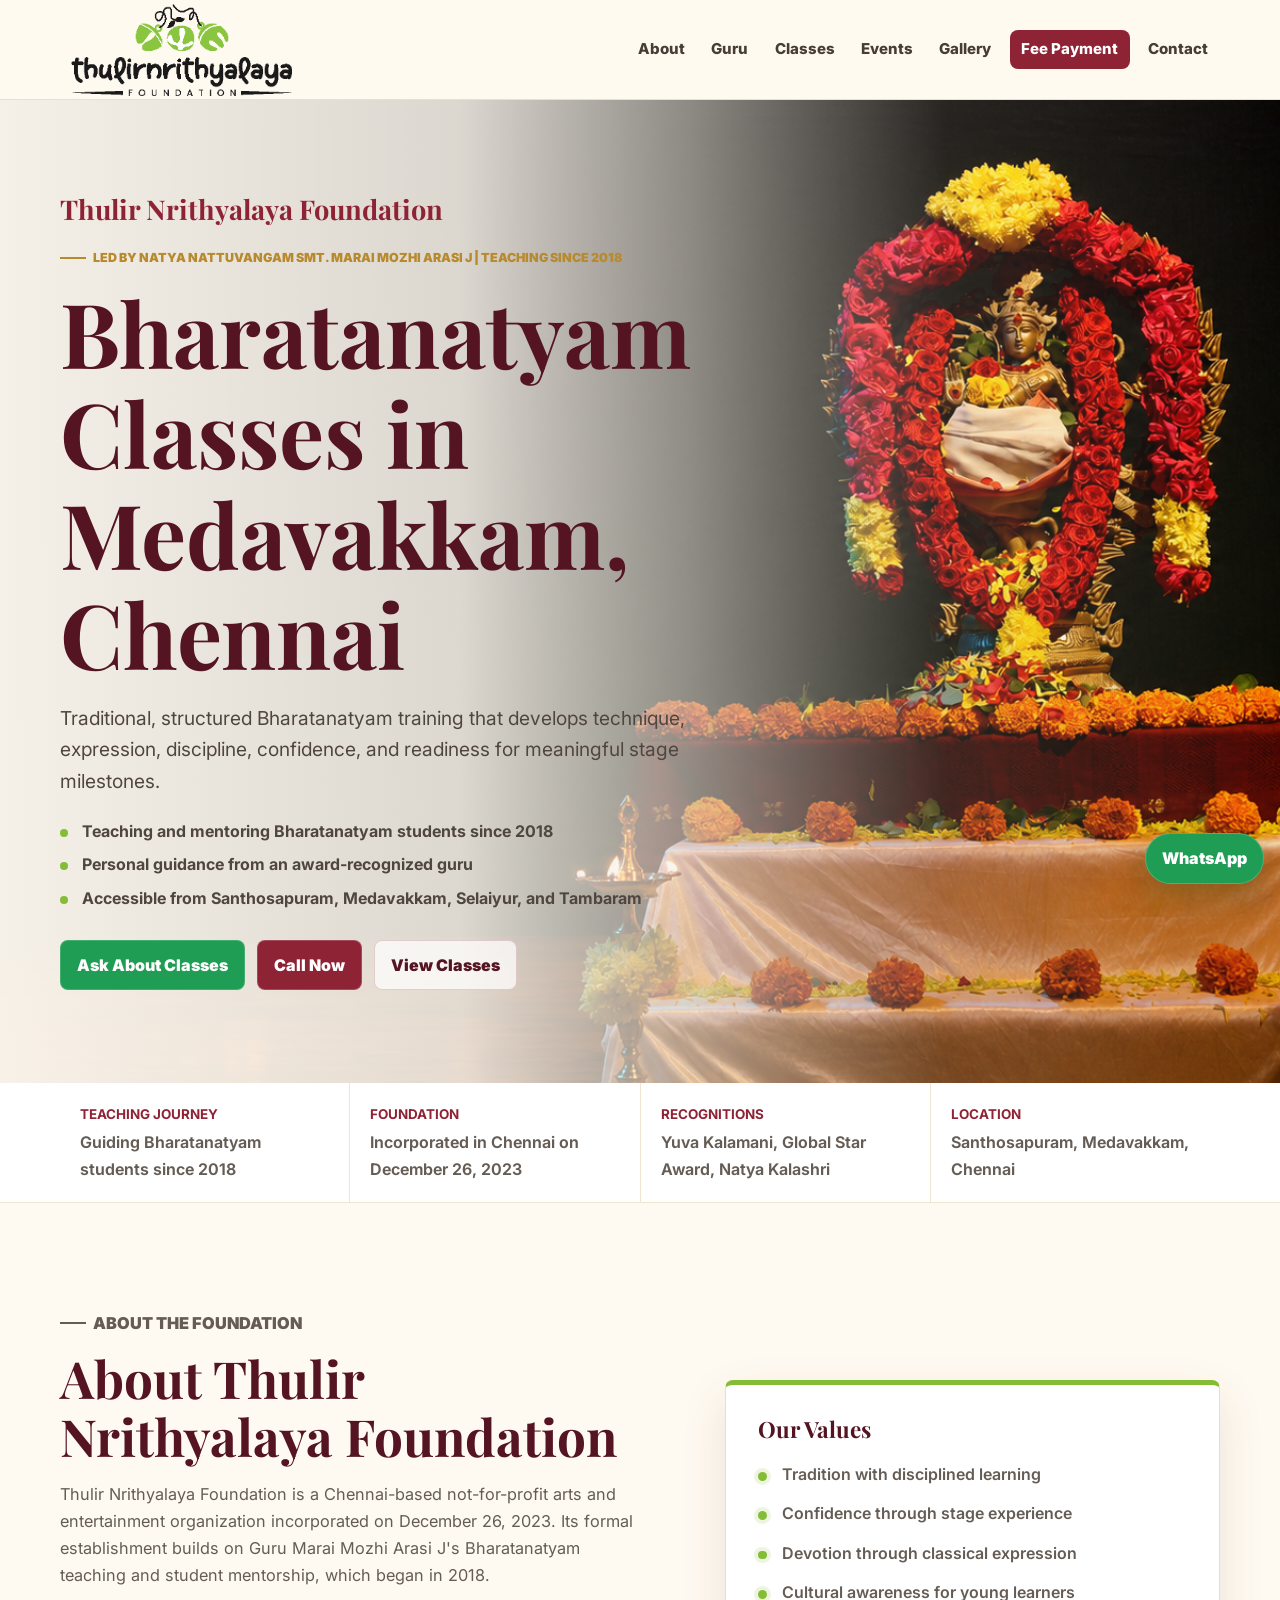
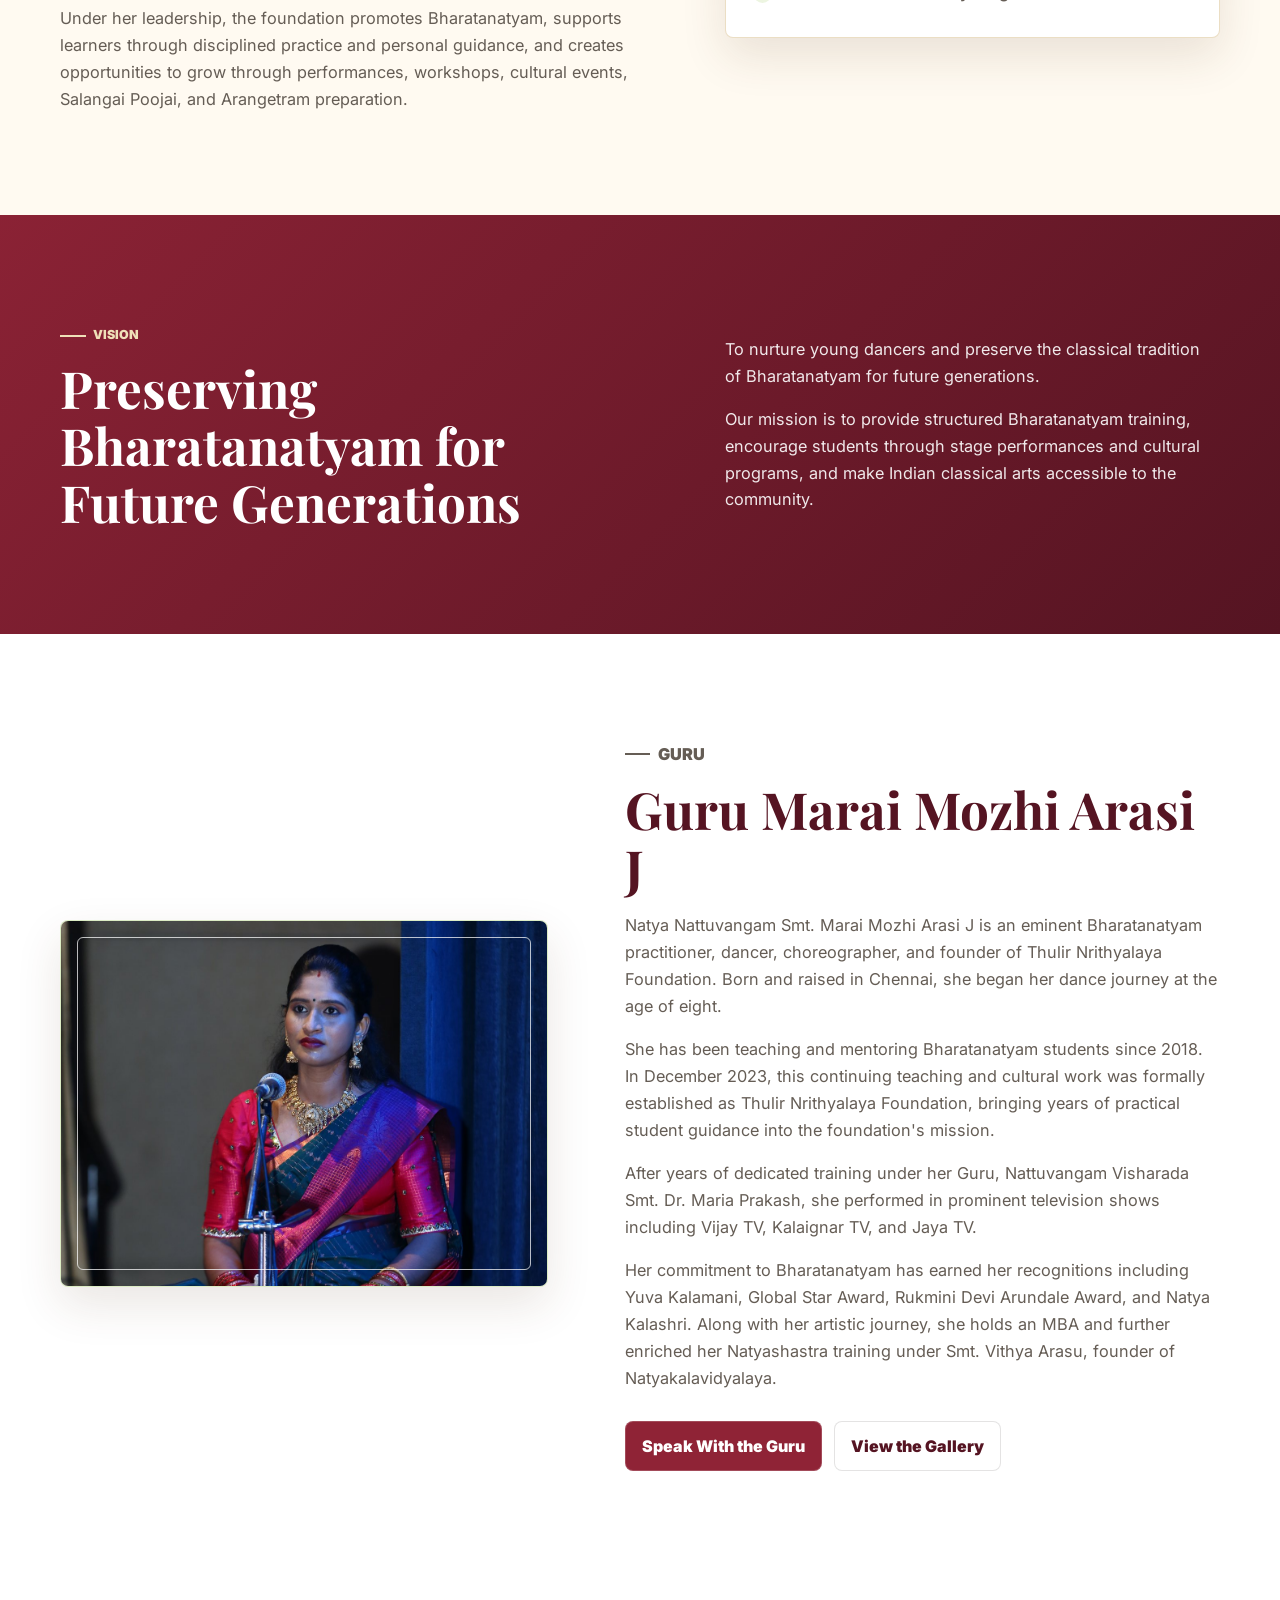
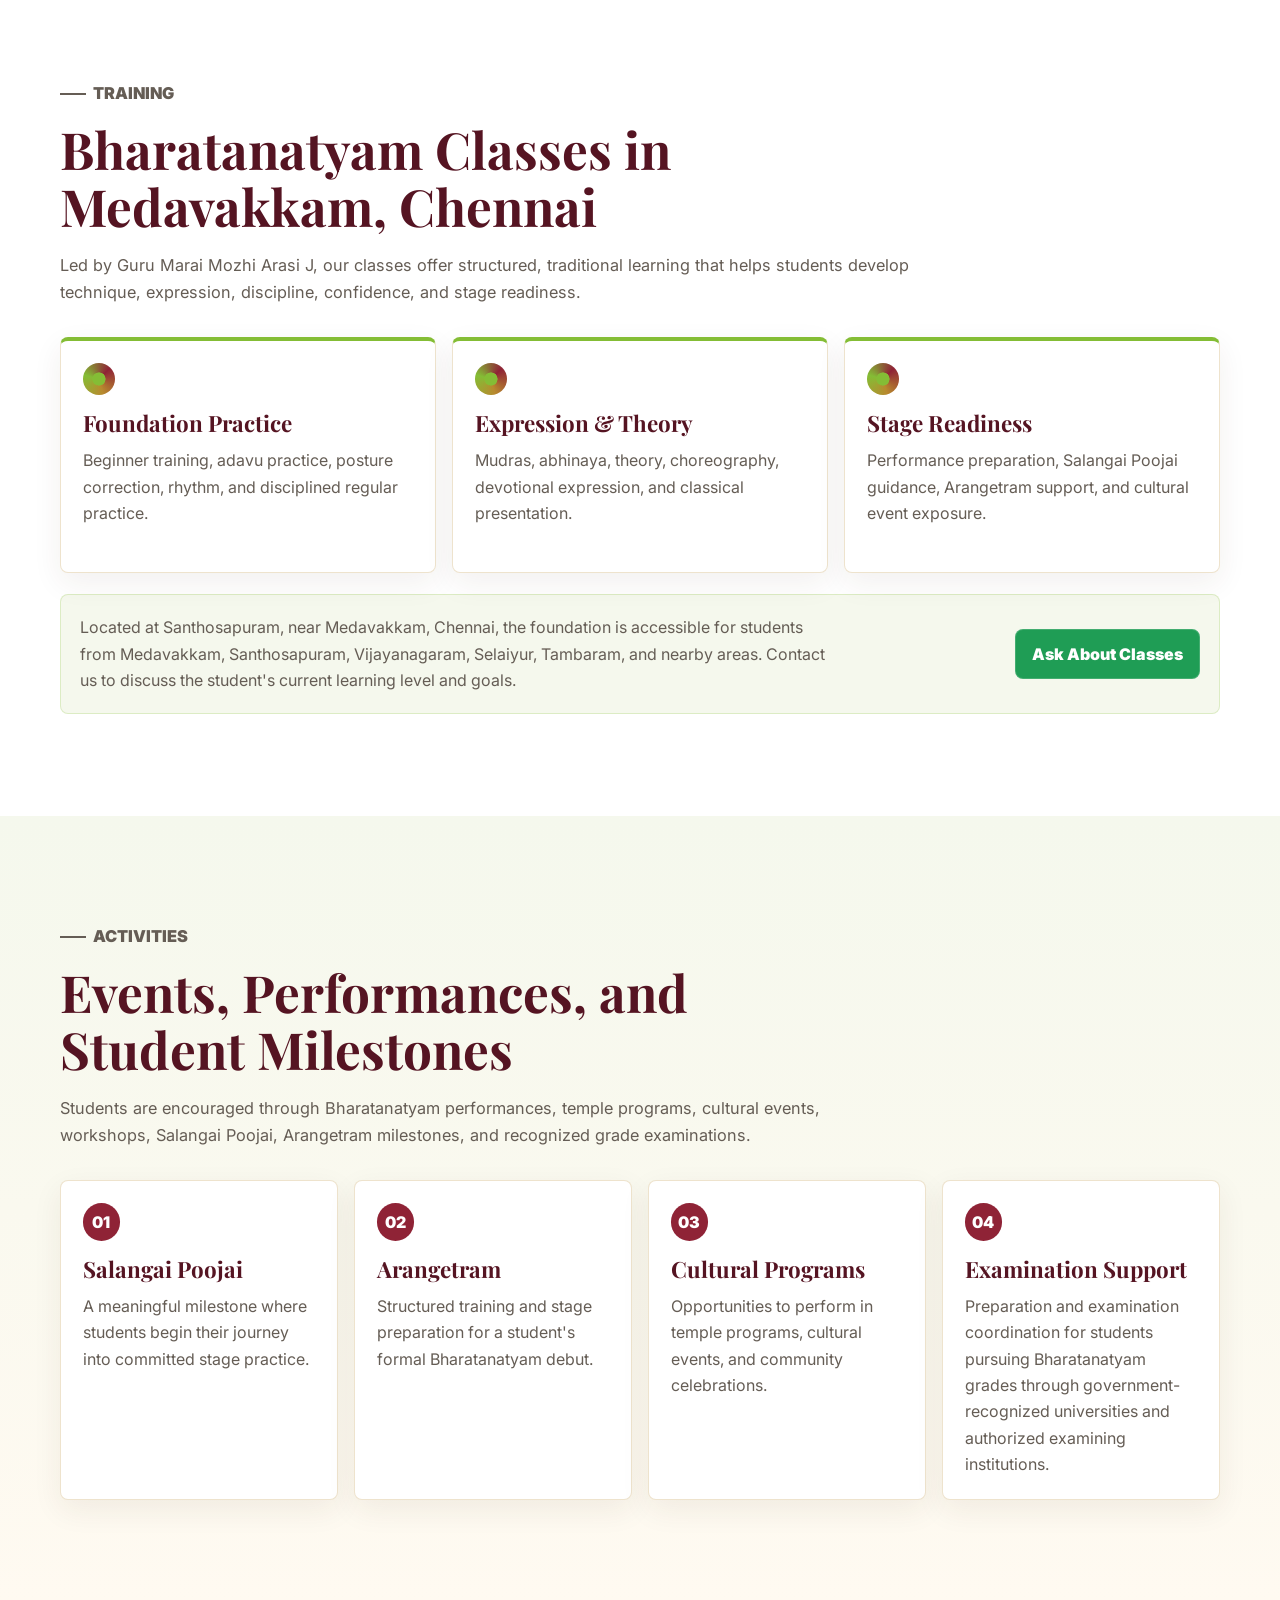
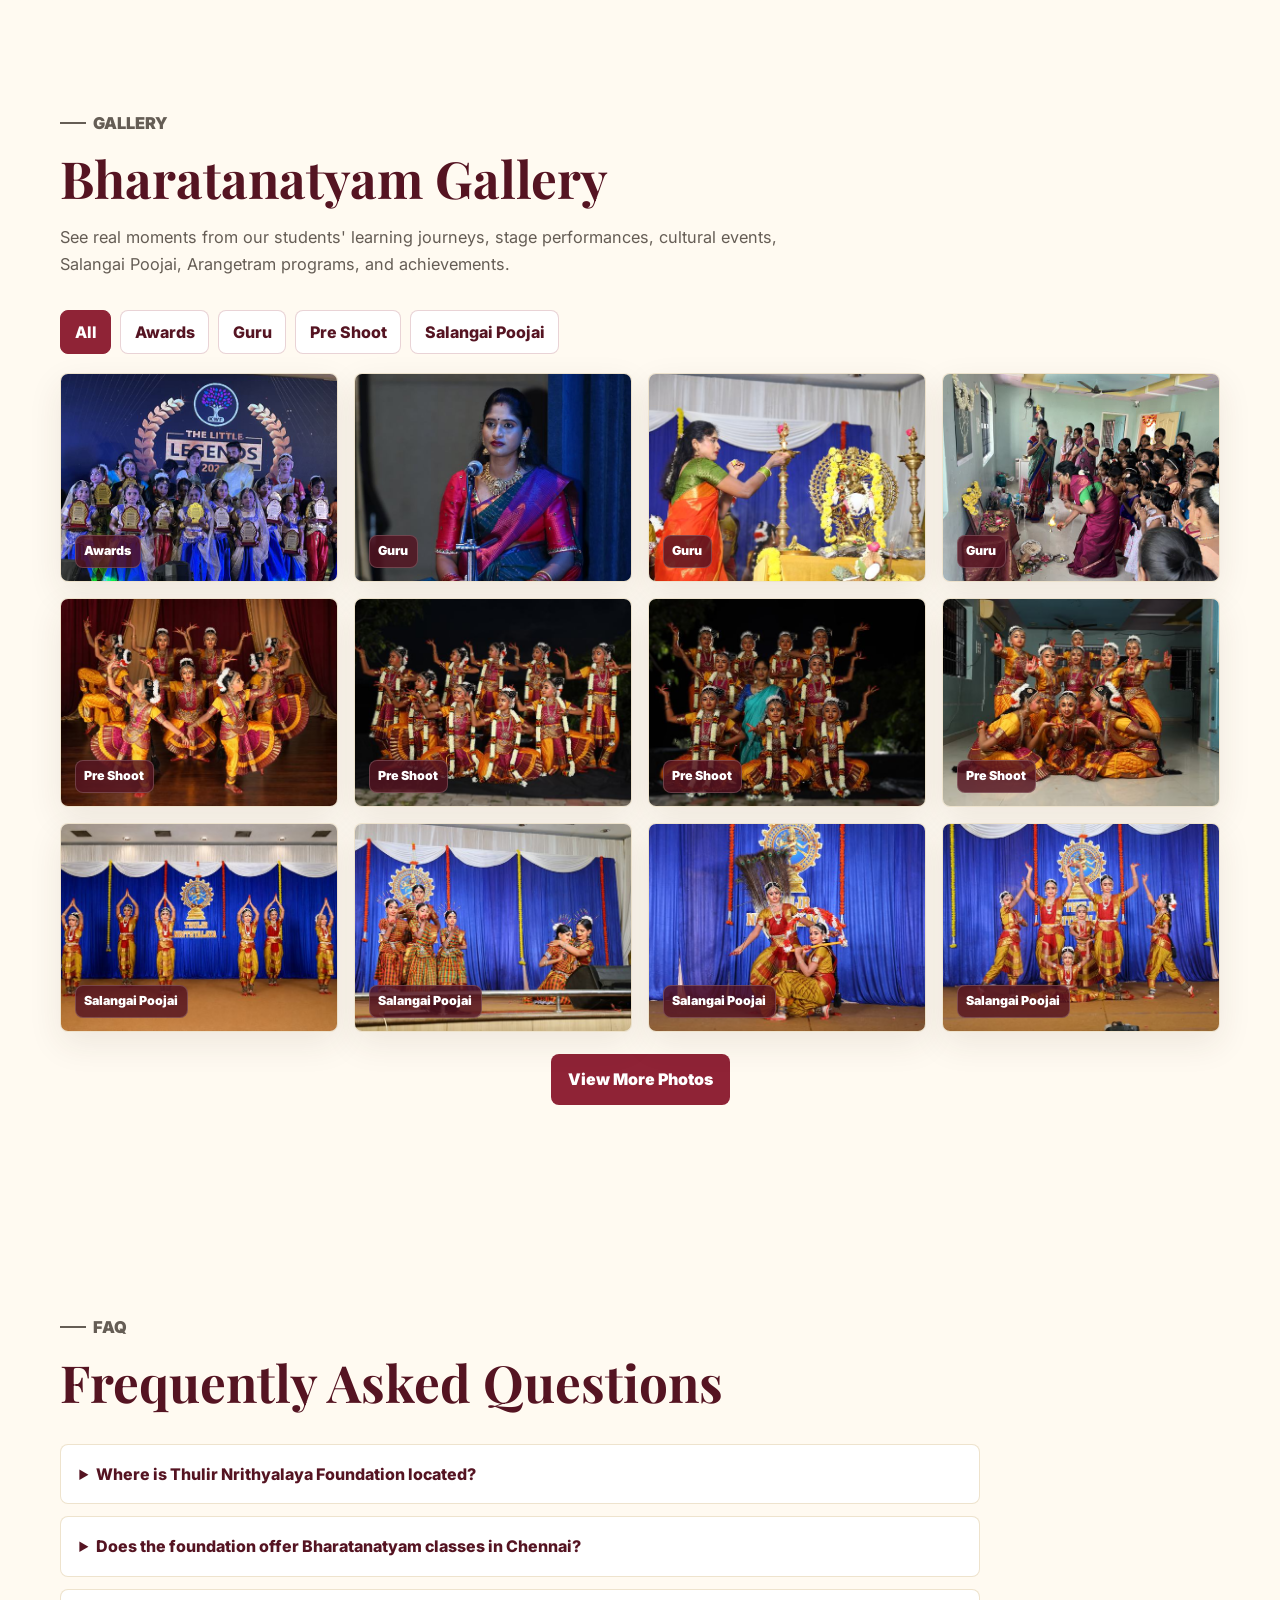
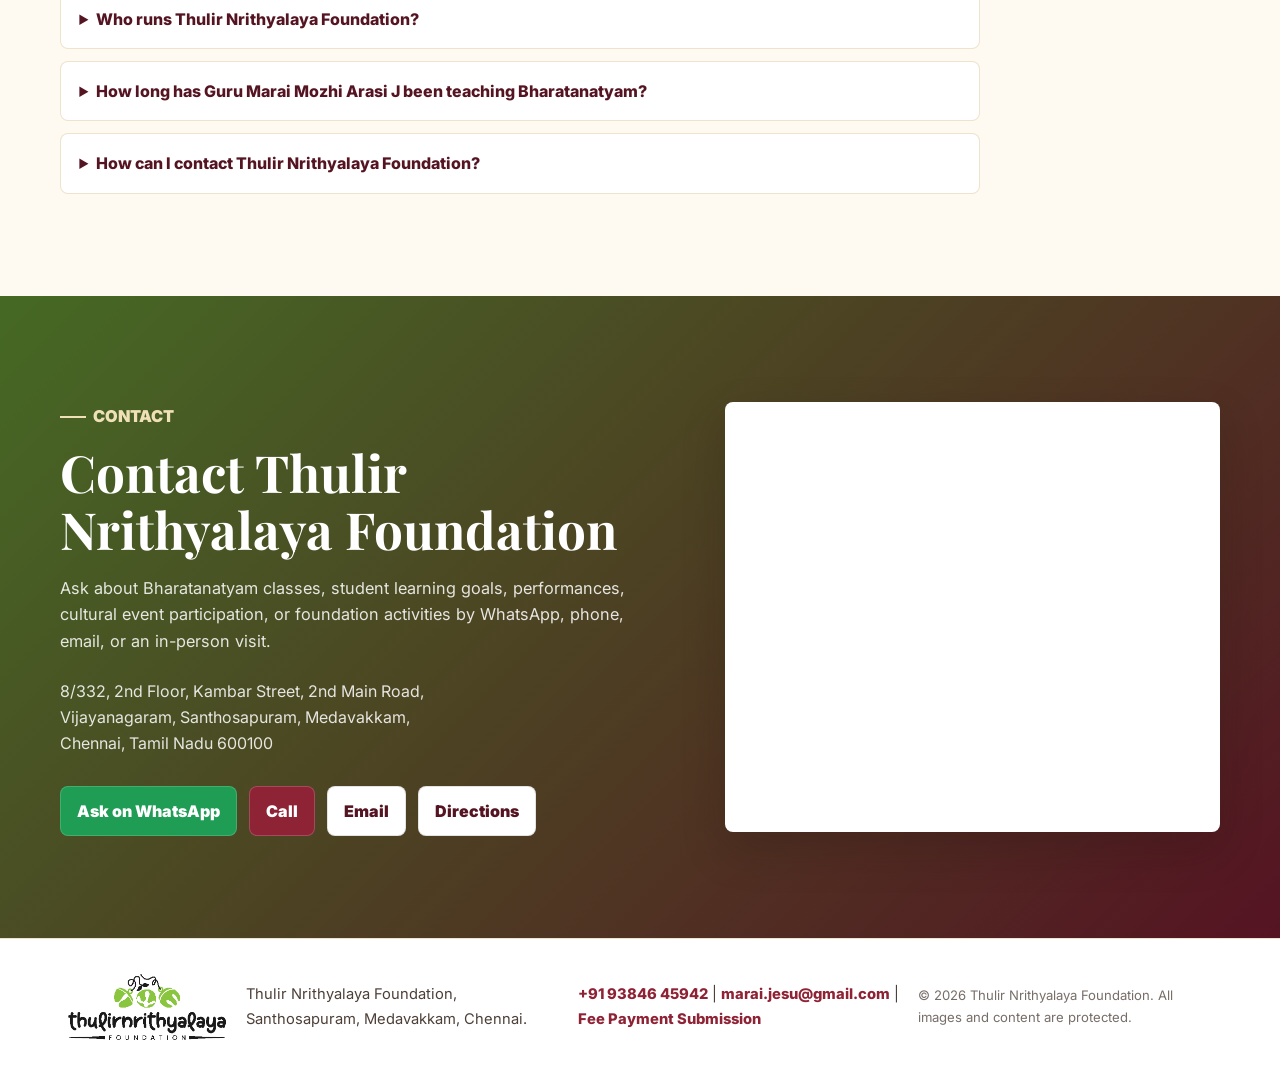
==== commit 8aa0c74c: "Payment Form Dev" ====
--- a/index.html
+++ b/index.html
@@ -83,6 +83,7 @@
           <a href="#classes">Classes</a>
           <a href="#events">Events</a>
           <a href="#gallery">Gallery</a>
+          <a class="nav-payment" href="fee-payment.html">Fee Payment</a>
           <a href="#contact">Contact</a>
         </div>
       </nav>
@@ -461,6 +462,8 @@
           <a href="tel:+919384645942">+91 93846 45942</a>
           <span aria-hidden="true">|</span>
           <a href="mailto:marai.jesu@gmail.com">marai.jesu@gmail.com</a>
+          <span aria-hidden="true">|</span>
+          <a href="fee-payment.html">Fee Payment Submission</a>
         </p>
         <p class="copyright">
           &copy; <span data-current-year></span> Thulir Nrithyalaya Foundation. All images and content are protected.
--- a/assets/css/styles.css
+++ b/assets/css/styles.css
@@ -161,6 +161,23 @@
   transform: scaleX(1);
 }
 
+.site-menu .nav-payment {
+  min-height: 38px;
+  margin-inline: 0.25rem;
+  color: var(--paper);
+  background: var(--maroon);
+}
+
+.site-menu .nav-payment::after {
+  display: none;
+}
+
+.site-menu .nav-payment:hover,
+.site-menu .nav-payment:focus-visible {
+  color: var(--paper);
+  background: var(--maroon-dark);
+}
+
 .nav-toggle {
   display: none;
   align-items: center;
@@ -995,6 +1012,134 @@
   background: #178a49;
   outline: 3px solid rgba(31, 157, 85, 0.28);
   outline-offset: 3px;
+}
+
+.fee-page-main {
+  min-height: calc(100svh - var(--header-height));
+  background: var(--ivory);
+}
+
+.fee-page-heading {
+  padding: clamp(3.5rem, 7vw, 6rem) 0 2rem;
+}
+
+.fee-page-heading h1 {
+  max-width: 850px;
+  color: var(--maroon-dark);
+  font-family: "Playfair Display", Georgia, serif;
+  font-size: clamp(2.6rem, 6vw, 5rem);
+  line-height: 1.08;
+}
+
+.fee-page-heading > p:last-child {
+  max-width: 760px;
+  color: var(--muted);
+  font-size: 1.05rem;
+}
+
+.fee-status-band {
+  padding: 1rem 0;
+  color: #493d32;
+  background: #fff4d8;
+  border-block: 1px solid rgba(184, 138, 46, 0.34);
+}
+
+.fee-status-band .container {
+  display: flex;
+  align-items: baseline;
+  gap: 0.55rem;
+}
+
+.fee-status-band strong {
+  color: var(--maroon-dark);
+}
+
+.fee-launch-section {
+  padding: clamp(2.8rem, 6vw, 5rem) 0;
+  background: var(--paper);
+}
+
+.fee-process-grid {
+  display: grid;
+  grid-template-columns: repeat(3, minmax(0, 1fr));
+  border-block: 1px solid var(--line);
+}
+
+.fee-process-step {
+  padding: 1.2rem;
+}
+
+.fee-process-step + .fee-process-step {
+  border-left: 1px solid var(--line);
+}
+
+.fee-process-step span {
+  display: grid;
+  place-items: center;
+  width: 2rem;
+  height: 2rem;
+  margin-bottom: 0.75rem;
+  color: var(--paper);
+  background: var(--maroon);
+  border-radius: 50%;
+  font-weight: 800;
+}
+
+.fee-process-step h2 {
+  font-size: 1.25rem;
+}
+
+.fee-process-step p {
+  margin-bottom: 0;
+  color: var(--muted);
+}
+
+.fee-launch-panel {
+  display: grid;
+  grid-template-columns: minmax(0, 1fr) auto;
+  gap: 2rem;
+  align-items: center;
+  margin-top: 2rem;
+  padding: clamp(1.3rem, 3vw, 2rem);
+  background: var(--mist);
+  border: 1px solid rgba(132, 189, 53, 0.3);
+  border-left: 5px solid var(--leaf);
+  border-radius: var(--radius);
+}
+
+.fee-launch-panel h2 {
+  font-size: clamp(1.7rem, 3vw, 2.35rem);
+}
+
+.fee-launch-panel p {
+  max-width: 680px;
+  margin-bottom: 0;
+  color: var(--muted);
+}
+
+.fee-launch-actions {
+  display: grid;
+  justify-items: stretch;
+  gap: 0.55rem;
+  min-width: 230px;
+}
+
+.fee-launch-actions .button[aria-disabled="true"] {
+  cursor: not-allowed;
+  opacity: 0.56;
+}
+
+.fee-launch-status {
+  margin: 0;
+  color: var(--muted);
+  font-size: 0.78rem;
+  text-align: center;
+}
+
+.fee-help-note {
+  margin-top: 1.5rem;
+  color: var(--muted);
+  font-size: 0.9rem;
 }
 
 @media (max-width: 900px) {
@@ -1056,6 +1201,20 @@
     grid-template-columns: 1fr;
   }
 
+  .fee-process-grid,
+  .fee-launch-panel {
+    grid-template-columns: 1fr;
+  }
+
+  .fee-process-step + .fee-process-step {
+    border-top: 1px solid var(--line);
+    border-left: 0;
+  }
+
+  .fee-launch-actions {
+    min-width: 0;
+  }
+
   .footer-inner {
     display: grid;
   }
@@ -1096,6 +1255,12 @@
     width: 100%;
   }
 
+  .fee-status-band .container {
+    align-items: flex-start;
+    flex-direction: column;
+    gap: 0.2rem;
+  }
+
   .section {
     padding: 3.4rem 0;
   }
